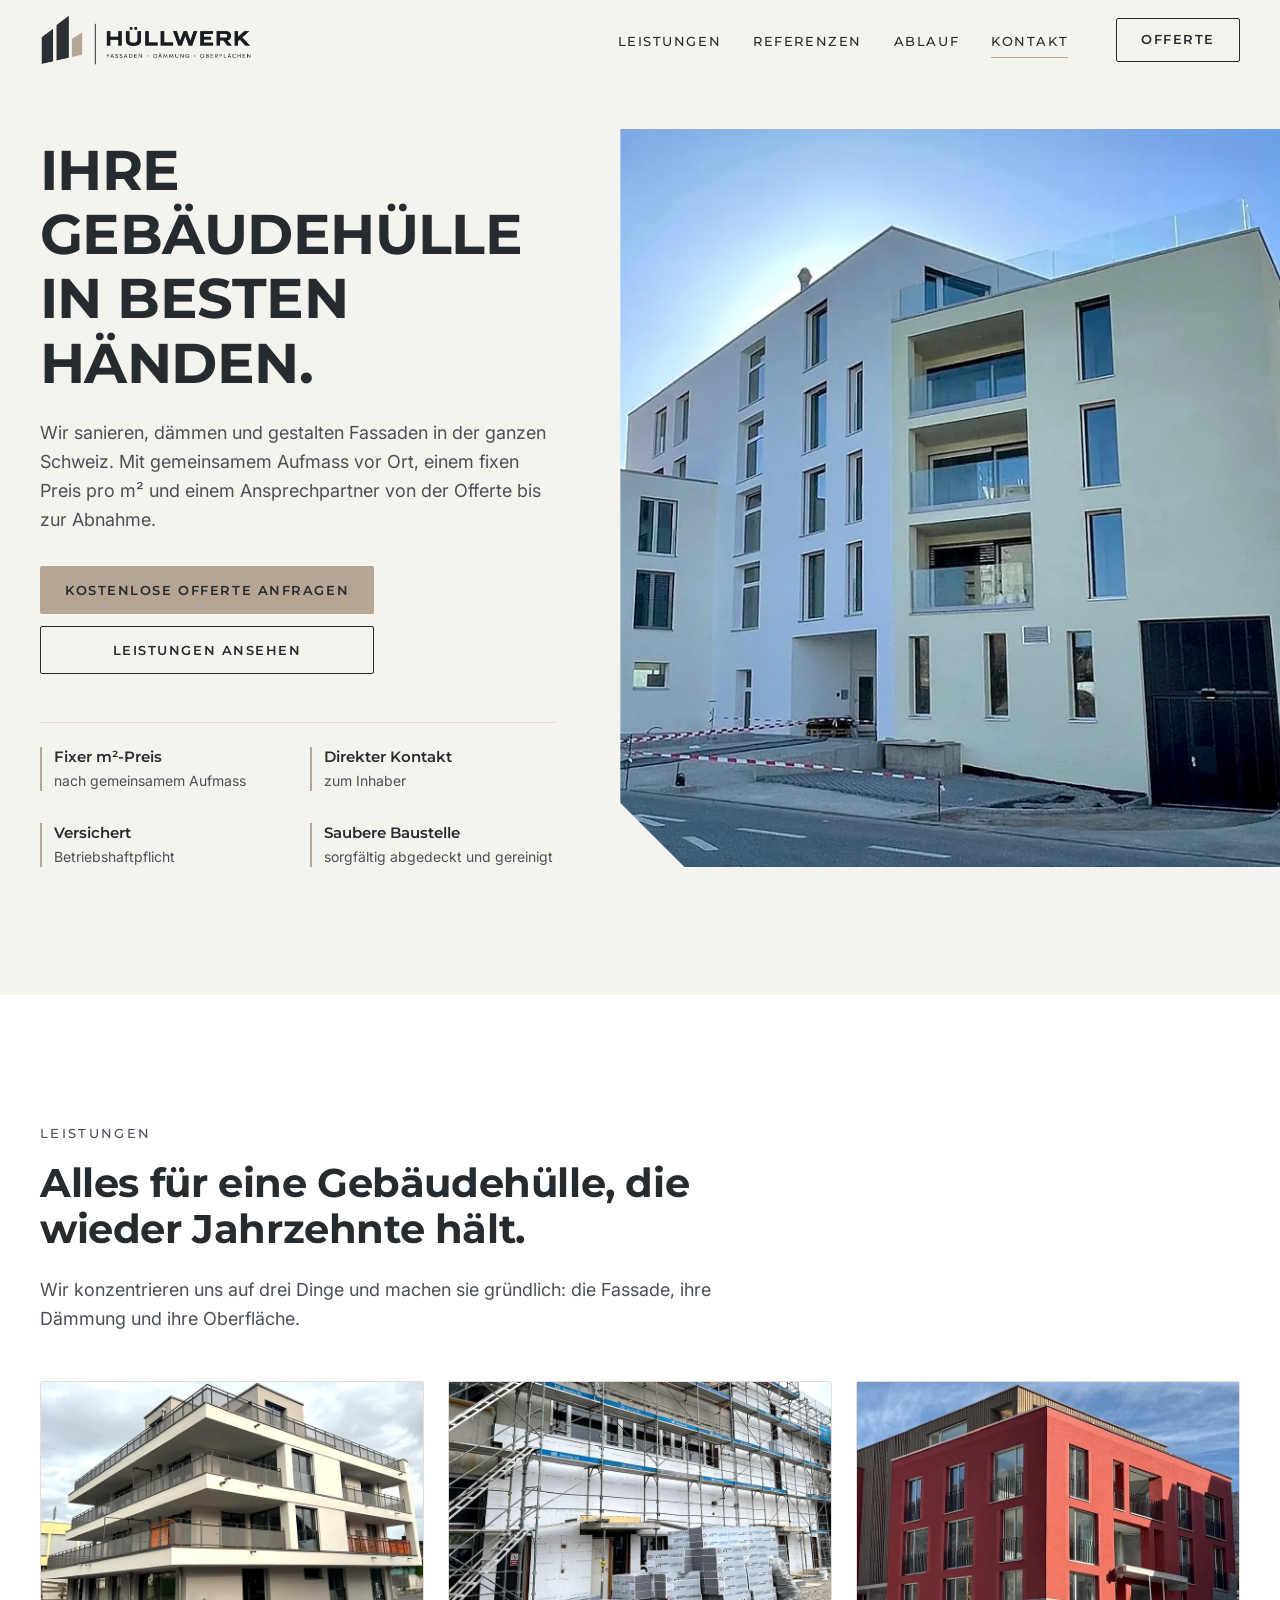
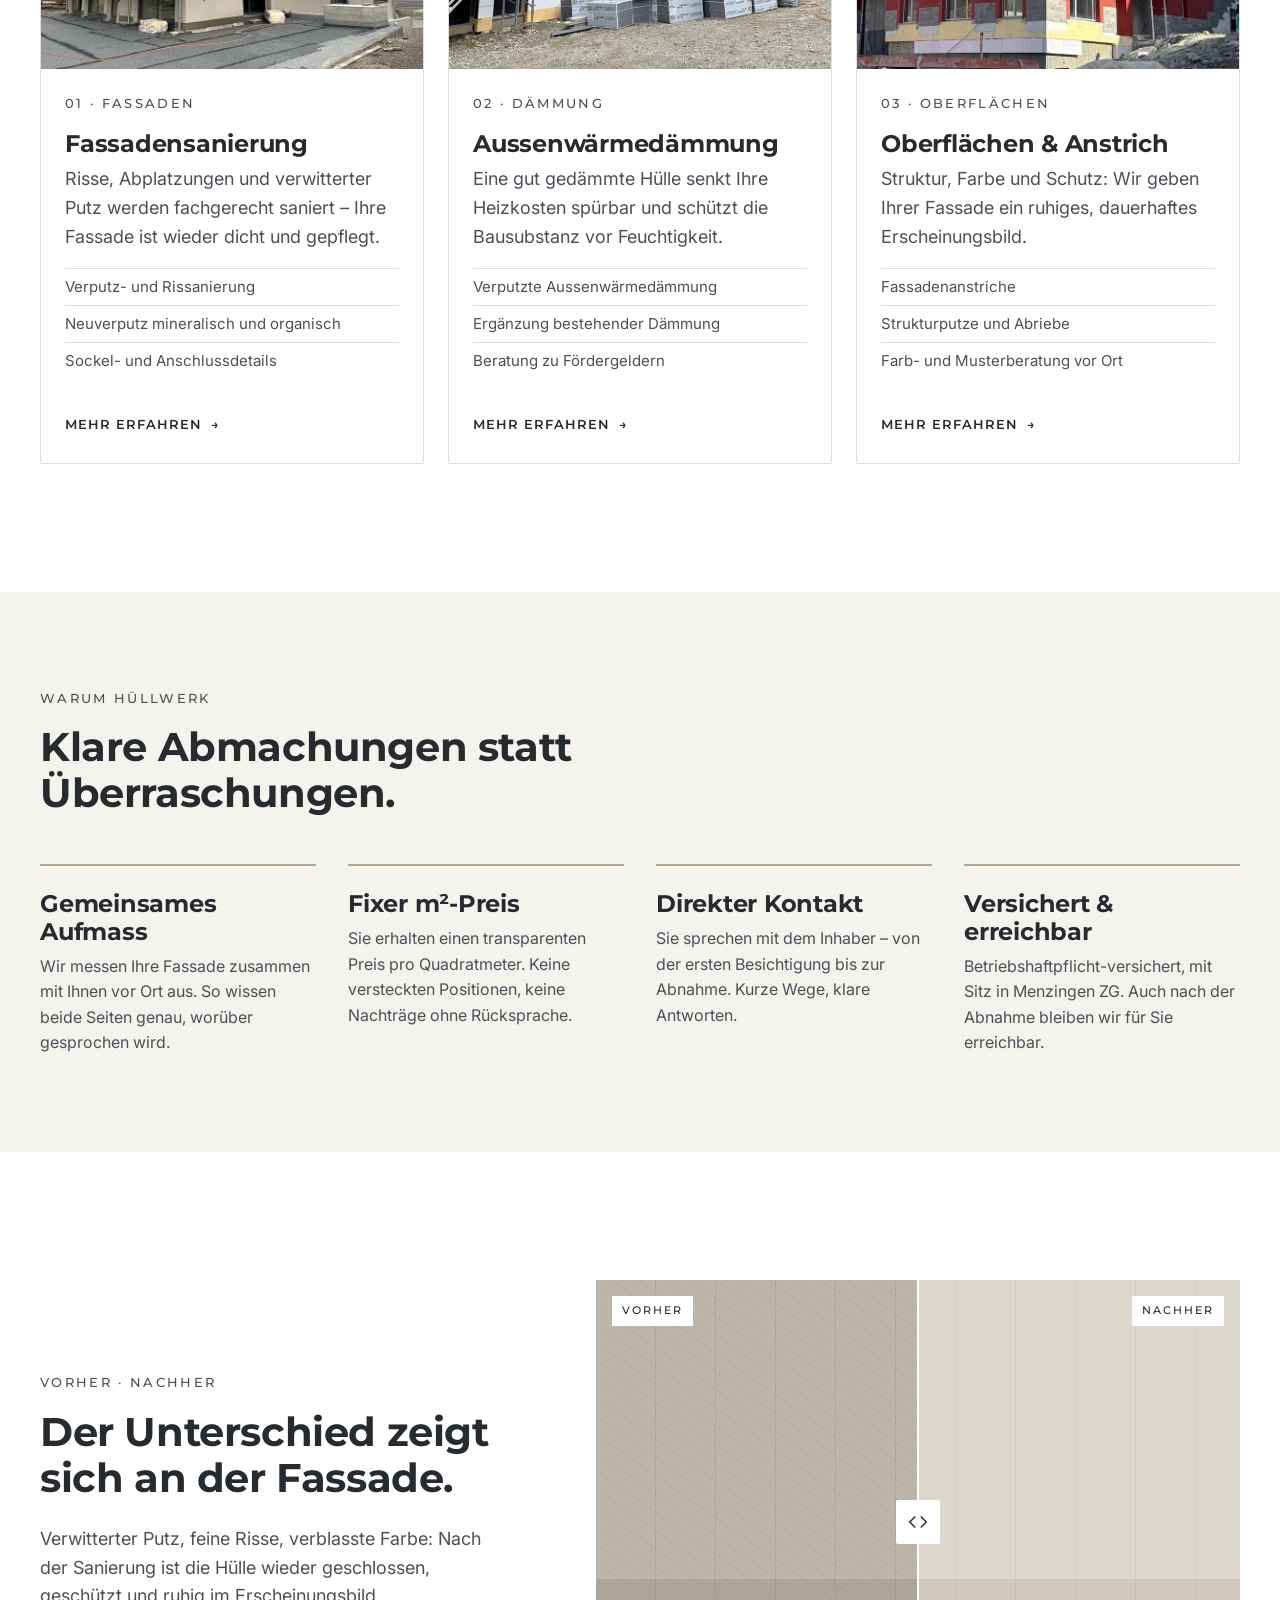
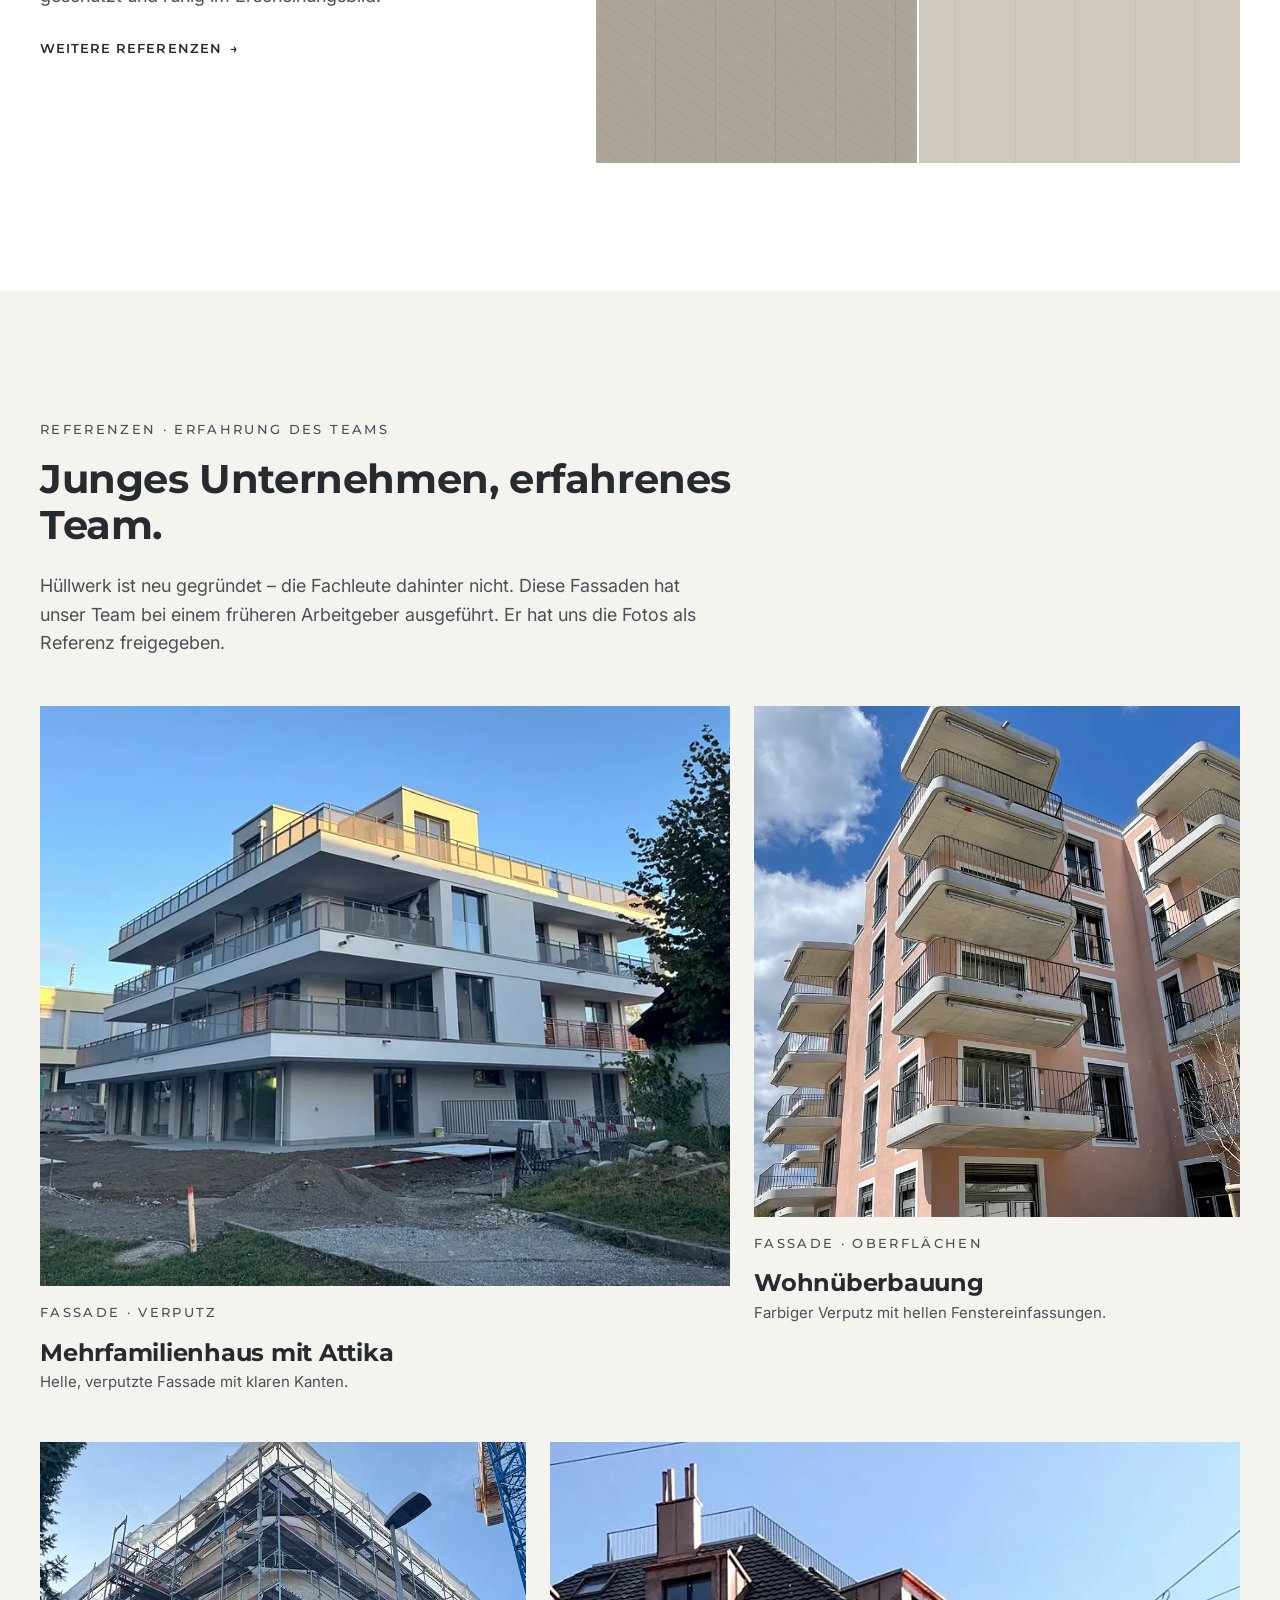
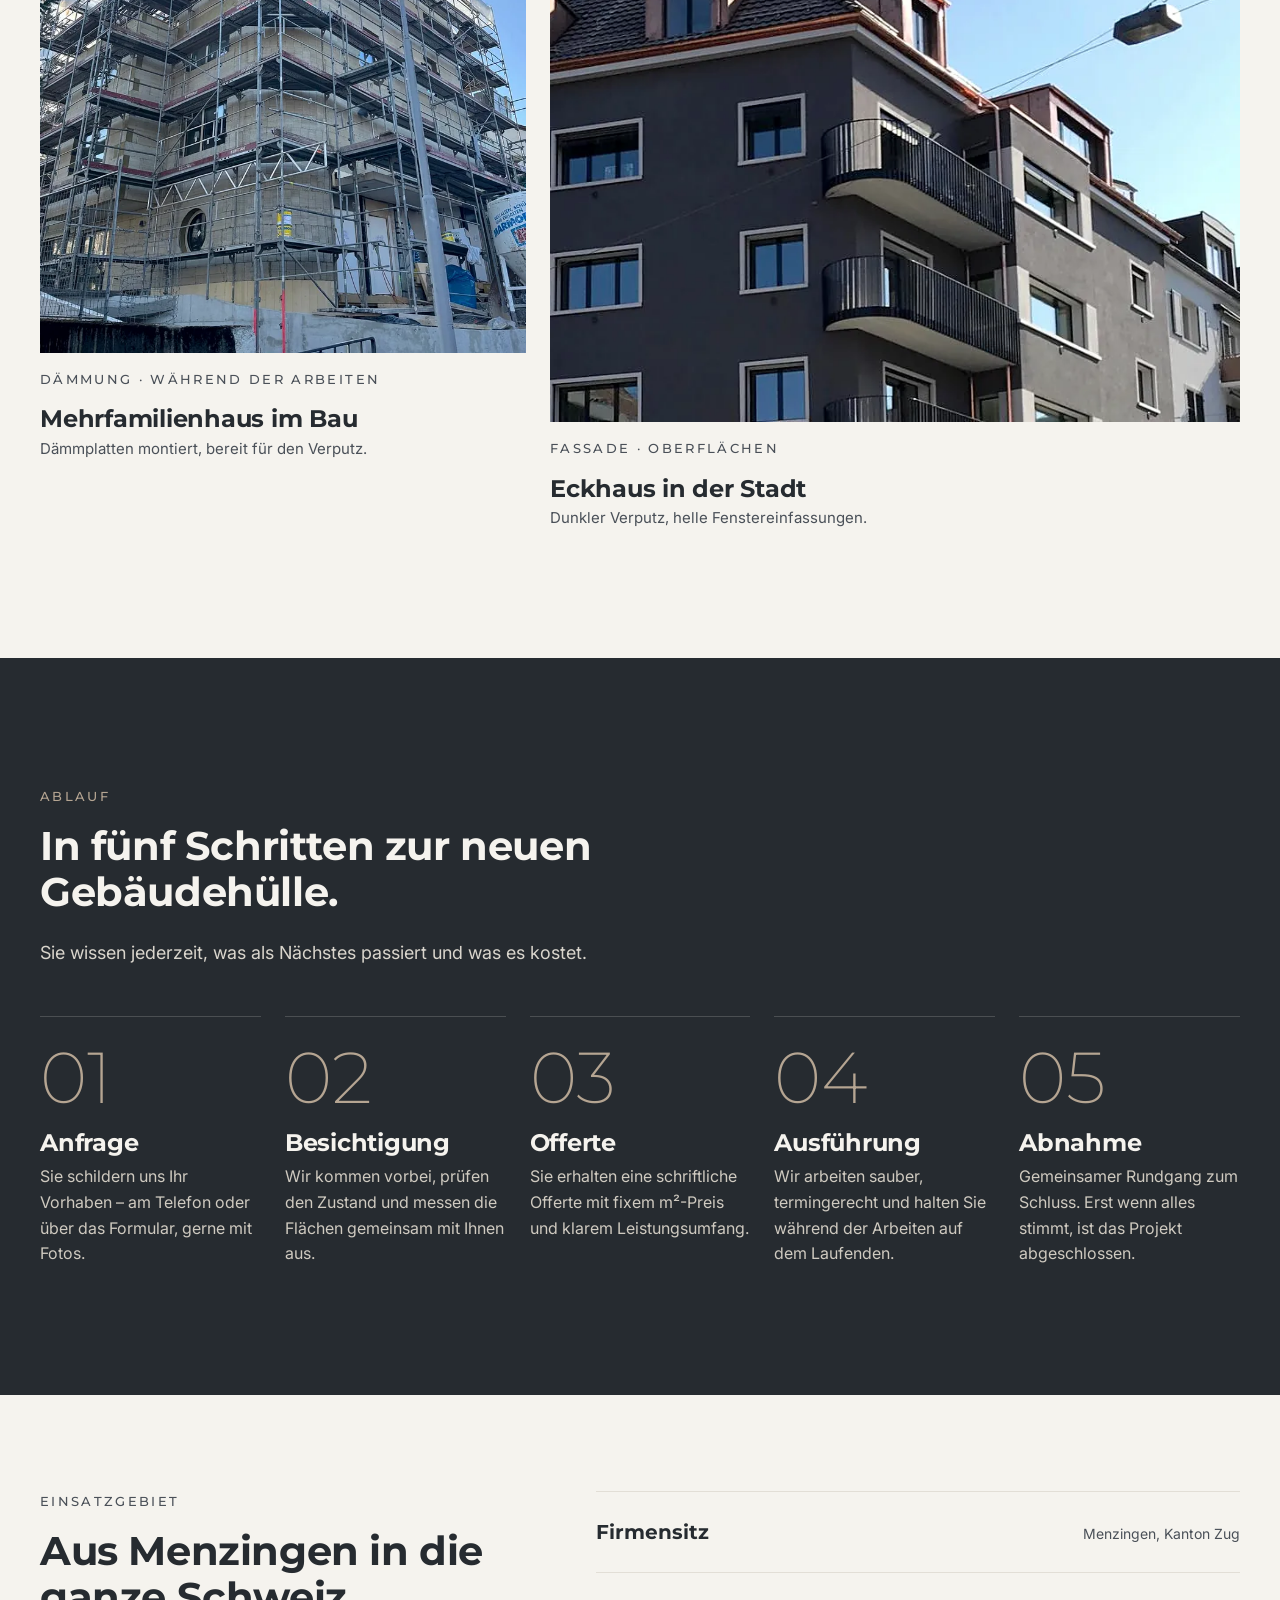
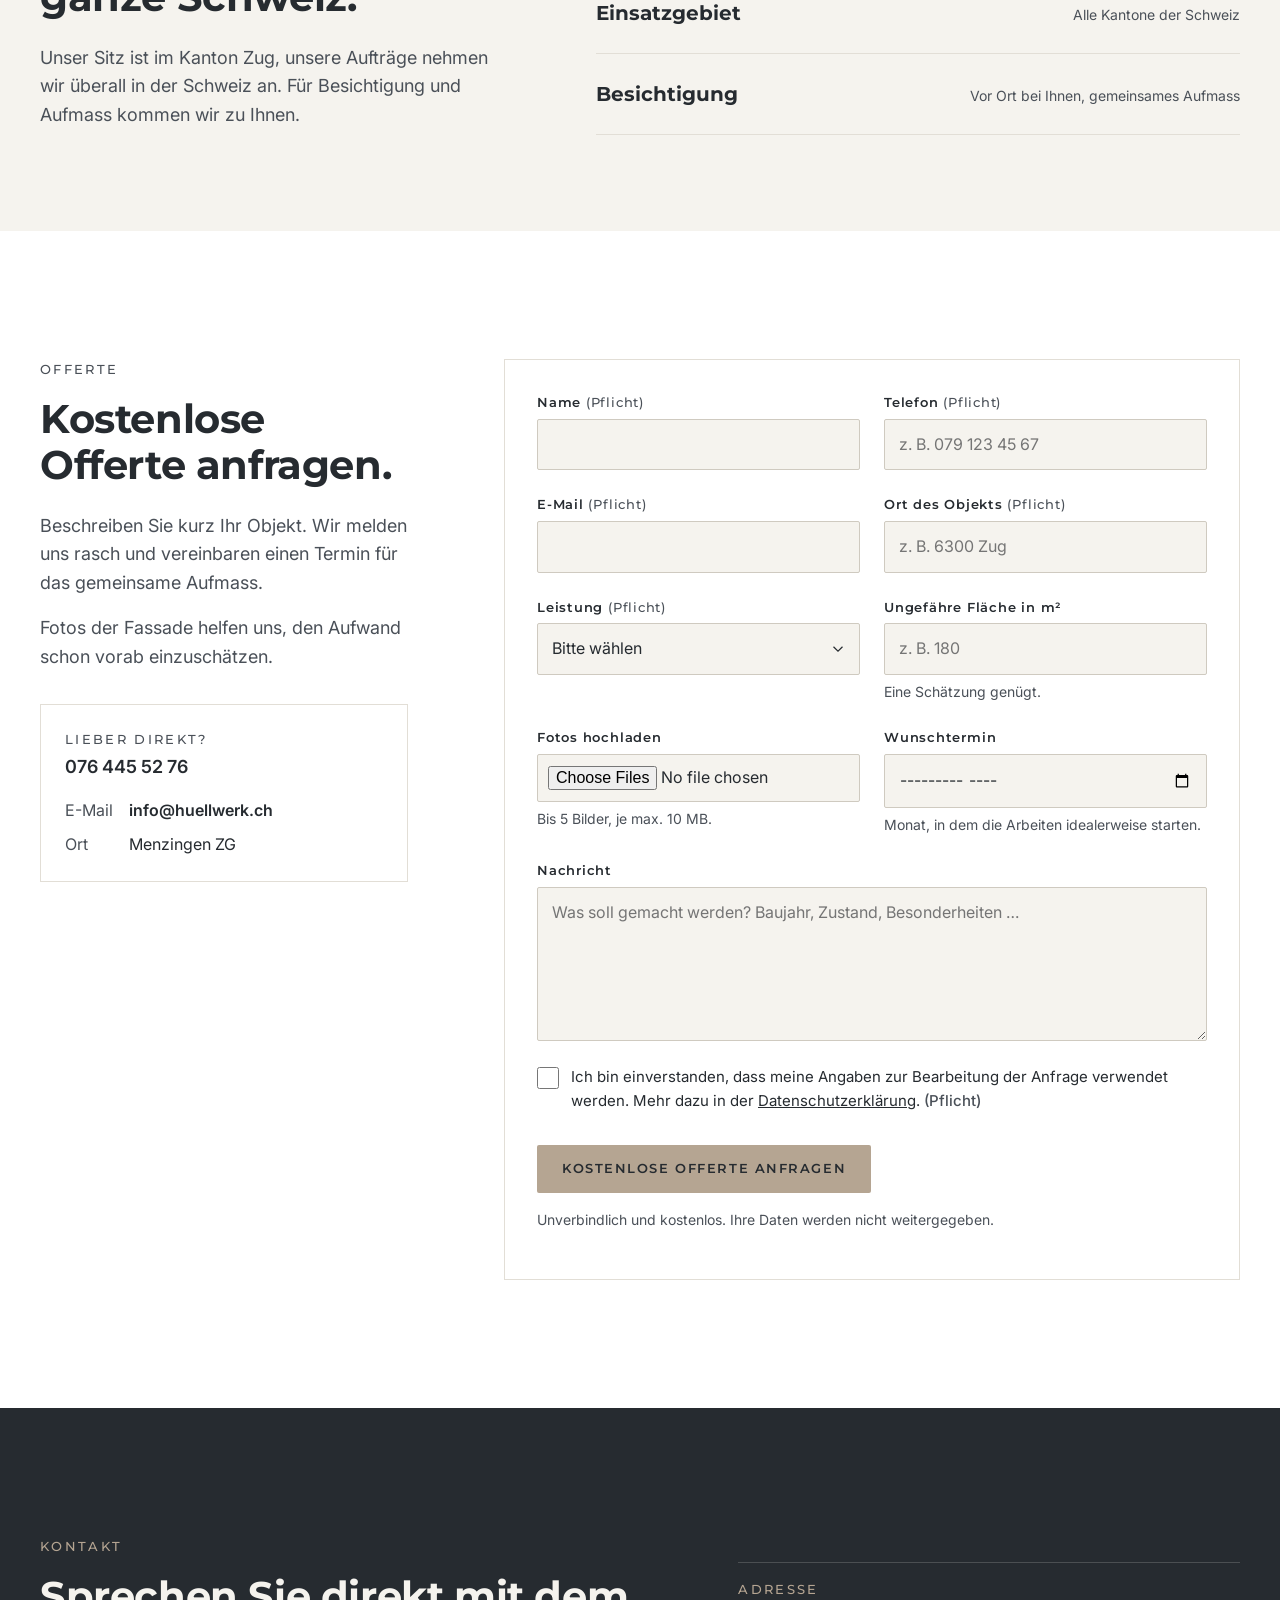
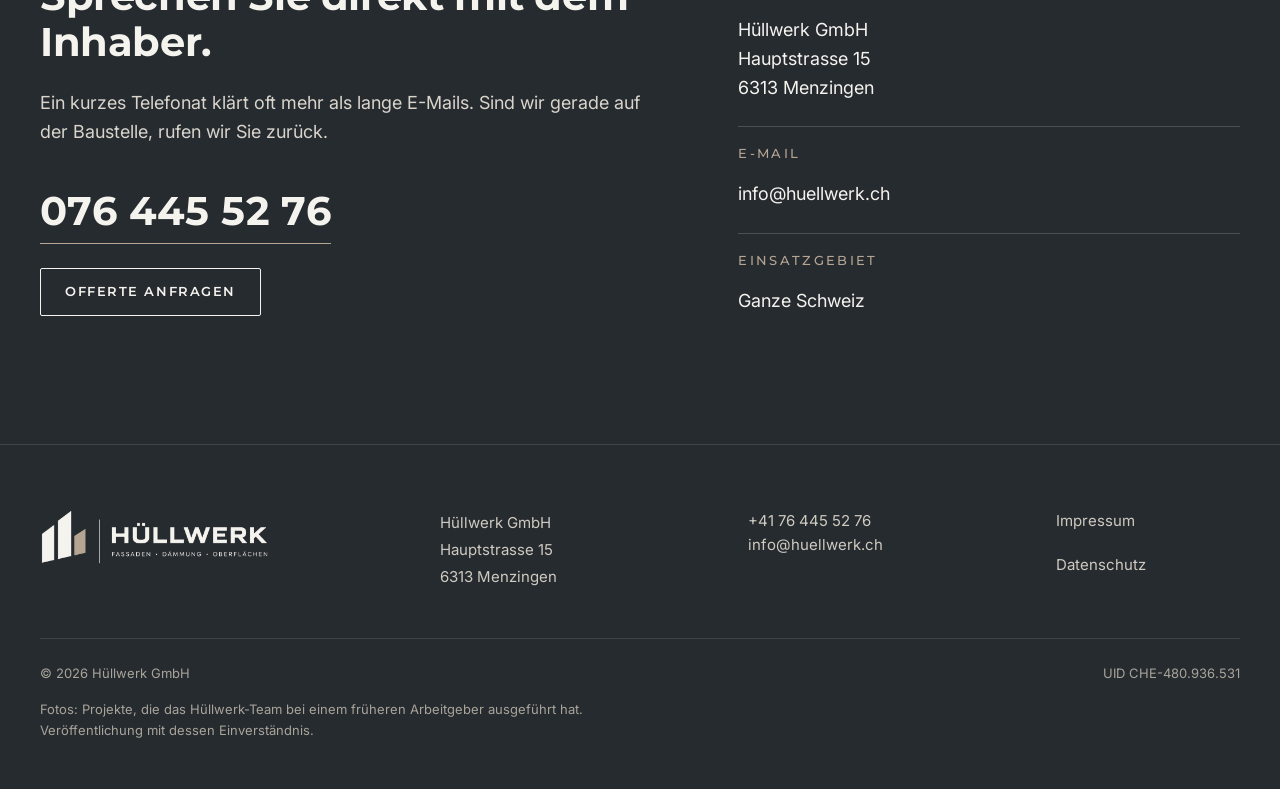
==== index.html @ 2e7614fc "Einsatzgebiet auf die ganze Schweiz erweitern Co-Authored-By: Claude Opus 5.5 <noreply@anthropic.com" ====
<!doctype html>
<html lang="de-CH" class="no-js">
<head>
  <meta charset="utf-8">
  <meta name="viewport" content="width=device-width, initial-scale=1">
  <title>Hüllwerk GmbH · Fassaden, Dämmung, Oberflächen · Menzingen ZG</title>
  <meta name="description" content="Hüllwerk GmbH aus Menzingen ZG: Fachbetrieb für Fassaden, Dämmung und Oberflächen in der ganzen Schweiz. Gemeinsames Aufmass, fixe m²-Preise, direkter Kontakt zum Inhaber.">
  <meta name="theme-color" content="#262B30">
  <meta property="og:title" content="Hüllwerk GmbH · Ihre Gebäudehülle in besten Händen">
  <meta property="og:description" content="Fassaden, Dämmung und Oberflächen – aus Menzingen ZG für die ganze Schweiz.">
  <meta property="og:locale" content="de_CH">
  <link rel="icon" href="assets/img/favicon.png" type="image/png">
  <link rel="apple-touch-icon" href="assets/img/apple-touch-icon.png">
  <link rel="preconnect" href="https://fonts.googleapis.com">
  <link rel="preconnect" href="https://fonts.gstatic.com" crossorigin>
  <link href="https://fonts.googleapis.com/css2?family=Inter:wght@400;500;600&family=Montserrat:wght@200;500;600;700&display=swap" rel="stylesheet">
  <link rel="stylesheet" href="assets/css/styles.css">
  <script type="application/ld+json">
  {
    "@context": "https://schema.org",
    "@type": "HomeAndConstructionBusiness",
    "name": "Hüllwerk GmbH",
    "description": "Fachbetrieb für die Gebäudehülle: Fassaden, Dämmung, Oberflächen.",
    "telephone": "+41764455276",
    "address": {
      "@type": "PostalAddress",
      "streetAddress": "Hauptstrasse 15",
      "postalCode": "6313",
      "addressLocality": "Menzingen",
      "addressRegion": "ZG",
      "addressCountry": "CH"
    },
    "areaServed": { "@type": "Country", "name": "Schweiz" },
    "vatID": "CHE-480.936.531"
  }
  </script>
</head>
<body>
  <a class="skip-link" href="#inhalt">Zum Inhalt springen</a>

  <!-- Kopfzeile -->
  <header class="header" id="kopf">
    <div class="container header__inner">
      <a class="logo" href="#top" title="Zur Startseite">
        <picture>
          <source media="(max-width: 959px)" srcset="assets/img/logo/huellwerk-logo-kompakt.webp" type="image/webp">
          <source media="(max-width: 959px)" srcset="assets/img/logo/huellwerk-logo-kompakt.png">
          <source srcset="assets/img/logo/huellwerk-logo.webp" type="image/webp">
          <img class="logo__img" src="assets/img/logo/huellwerk-logo.png" width="800" height="196" alt="Hüllwerk – Fassaden · Dämmung · Oberflächen">
        </picture>
      </a>
      <div class="header__right">
        <nav class="nav" aria-label="Hauptnavigation">
          <ul class="nav__list">
            <li><a href="#leistungen">Leistungen</a></li>
            <li><a href="#referenzen">Referenzen</a></li>
            <li><a href="#ablauf">Ablauf</a></li>
            <li><a href="#kontakt">Kontakt</a></li>
          </ul>
        </nav>
        <a class="btn btn--secondary header__cta" href="#offerte">Offerte</a>
        <button class="menu-toggle" type="button" aria-expanded="false" aria-controls="mobile-nav">
          <span></span><span class="visually-hidden">Menü</span>
        </button>
      </div>
    </div>
    <nav class="mobile-nav" id="mobile-nav" aria-label="Mobile Navigation">
      <ul>
        <li><a href="#leistungen">Leistungen</a></li>
        <li><a href="#referenzen">Referenzen</a></li>
        <li><a href="#ablauf">Ablauf</a></li>
        <li><a href="#offerte">Offerte anfragen</a></li>
        <li><a href="#kontakt">Kontakt</a></li>
      </ul>
    </nav>
  </header>

  <main id="inhalt">
    <span id="top"></span>

    <!-- Hero -->
    <section class="hero" aria-labelledby="hero-titel">
      <div class="container hero__grid">
        <div class="hero__text">
          <h1 id="hero-titel">Ihre Gebäudehülle in besten Händen.</h1>
          <p class="lead">Wir sanieren, dämmen und gestalten Fassaden in der ganzen Schweiz. Mit gemeinsamem Aufmass vor Ort, einem fixen Preis pro m² und einem Ansprechpartner von der Offerte bis zur Abnahme.</p>
          <div class="hero__actions">
            <a class="btn btn--primary" href="#offerte">Kostenlose Offerte anfragen</a>
            <a class="btn btn--secondary" href="#leistungen">Leistungen ansehen</a>
          </div>
        </div>
        <div class="hero__media">
          <!-- Platzhalter: durch eigenes Fassadenfoto ersetzen (Hochformat, mind. 1600 px hoch), z. B.
               <img src="assets/img/hero-1600.webp" srcset="assets/img/hero-900.webp 900w, assets/img/hero-1600.webp 1600w"
                    sizes="(min-width: 960px) 55vw, 100vw" width="1600" height="1920"
                    alt="Frisch verputzte Fassade eines Mehrfamilienhauses" fetchpriority="high"> -->
          <div class="photo"><img src="assets/img/projekte/hero-wohnhaus-hell-800.webp" srcset="assets/img/projekte/hero-wohnhaus-hell-800.webp 800w, assets/img/projekte/hero-wohnhaus-hell.webp 930w" sizes="(min-width: 960px) 55vw, 100vw" width="930" height="900" alt="Neu verputztes Mehrfamilienhaus mit heller Fassade und verglasten Balkonen" fetchpriority="high"></div>
        </div>
        <ul class="hero__facts" aria-label="Ihre Vorteile">
          <li><strong>Fixer m²-Preis</strong><span>nach gemeinsamem Aufmass</span></li>
          <li><strong>Direkter Kontakt</strong><span>zum Inhaber</span></li>
          <li><strong>Versichert</strong><span>Betriebshaftpflicht</span></li>
          <li><strong>Saubere Baustelle</strong><span>sorgfältig abgedeckt und gereinigt</span></li>
        </ul>
      </div>
    </section>

    <!-- Leistungen -->
    <section class="section section--surface" id="leistungen" aria-labelledby="leistungen-titel">
      <div class="container">
        <div class="section-head reveal">
          <span class="label">Leistungen</span>
          <h2 id="leistungen-titel">Alles für eine Gebäudehülle, die wieder Jahrzehnte hält.</h2>
          <p class="lead">Wir konzentrieren uns auf drei Dinge und machen sie gründlich: die Fassade, ihre Dämmung und ihre Oberfläche.</p>
        </div>
        <div class="cards">
          <article class="card reveal">
            <div class="photo"><img src="assets/img/projekte/fassade-mehrfamilienhaus-800.webp" srcset="assets/img/projekte/fassade-mehrfamilienhaus-800.webp 800w, assets/img/projekte/fassade-mehrfamilienhaus.webp 1220w" sizes="(min-width: 960px) 380px, (min-width: 640px) 50vw, 100vw" width="1220" height="915" alt="Fertig verputzte Fassade eines Mehrfamilienhauses mit umlaufenden Balkonen" loading="lazy" decoding="async"></div>
            <div class="card__body">
              <span class="label">01 · Fassaden</span>
              <h3>Fassadensanierung</h3>
              <p>Risse, Abplatzungen und verwitterter Putz werden fachgerecht saniert – Ihre Fassade ist wieder dicht und gepflegt.</p>
              <ul class="card__list">
                <li>Verputz- und Rissanierung</li>
                <li>Neuverputz mineralisch und organisch</li>
                <li>Sockel- und Anschlussdetails</li>
              </ul>
              <a class="text-link" href="#offerte" data-service="fassade">Mehr erfahren <span aria-hidden="true">→</span></a>
            </div>
          </article>
          <article class="card reveal">
            <div class="photo"><img src="assets/img/projekte/daemmung-eps-800.webp" srcset="assets/img/projekte/daemmung-eps-800.webp 800w, assets/img/projekte/daemmung-eps.webp 1040w" sizes="(min-width: 960px) 380px, (min-width: 640px) 50vw, 100vw" width="1040" height="780" alt="Gerüst an einer Fassade mit montierten Dämmplatten, davor gestapeltes Dämmmaterial" loading="lazy" decoding="async"></div>
            <div class="card__body">
              <span class="label">02 · Dämmung</span>
              <h3>Aussenwärmedämmung</h3>
              <p>Eine gut gedämmte Hülle senkt Ihre Heizkosten spürbar und schützt die Bausubstanz vor Feuchtigkeit.</p>
              <ul class="card__list">
                <li>Verputzte Aussenwärmedämmung</li>
                <li>Ergänzung bestehender Dämmung</li>
                <li>Beratung zu Fördergeldern</li>
              </ul>
              <a class="text-link" href="#offerte" data-service="daemmung">Mehr erfahren <span aria-hidden="true">→</span></a>
            </div>
          </article>
          <article class="card reveal">
            <div class="photo"><img src="assets/img/projekte/oberflaeche-rot-800.webp" srcset="assets/img/projekte/oberflaeche-rot-800.webp 800w, assets/img/projekte/oberflaeche-rot.webp 960w" sizes="(min-width: 960px) 380px, (min-width: 640px) 50vw, 100vw" width="960" height="720" alt="Mehrfamilienhaus mit kräftig rotem Strukturputz und Natursteinsockel" loading="lazy" decoding="async"></div>
            <div class="card__body">
              <span class="label">03 · Oberflächen</span>
              <h3>Oberflächen &amp; Anstrich</h3>
              <p>Struktur, Farbe und Schutz: Wir geben Ihrer Fassade ein ruhiges, dauerhaftes Erscheinungsbild.</p>
              <ul class="card__list">
                <li>Fassadenanstriche</li>
                <li>Strukturputze und Abriebe</li>
                <li>Farb- und Musterberatung vor Ort</li>
              </ul>
              <a class="text-link" href="#offerte" data-service="oberflaechen">Mehr erfahren <span aria-hidden="true">→</span></a>
            </div>
          </article>
        </div>
      </div>
    </section>

    <!-- Vertrauen -->
    <section class="section section--tight" aria-labelledby="vertrauen-titel">
      <div class="container">
        <div class="section-head reveal">
          <span class="label">Warum Hüllwerk</span>
          <h2 id="vertrauen-titel">Klare Abmachungen statt Überraschungen.</h2>
        </div>
        <div class="trust">
          <div class="trust__item reveal">
            <h3>Gemeinsames Aufmass</h3>
            <p>Wir messen Ihre Fassade zusammen mit Ihnen vor Ort aus. So wissen beide Seiten genau, worüber gesprochen wird.</p>
          </div>
          <div class="trust__item reveal">
            <h3>Fixer m²-Preis</h3>
            <p>Sie erhalten einen transparenten Preis pro Quadratmeter. Keine versteckten Positionen, keine Nachträge ohne Rücksprache.</p>
          </div>
          <div class="trust__item reveal">
            <h3>Direkter Kontakt</h3>
            <p>Sie sprechen mit dem Inhaber – von der ersten Besichtigung bis zur Abnahme. Kurze Wege, klare Antworten.</p>
          </div>
          <div class="trust__item reveal">
            <h3>Versichert &amp; erreichbar</h3>
            <p>Betriebshaftpflicht-versichert, mit Sitz in Menzingen ZG. Auch nach der Abnahme bleiben wir für Sie erreichbar.</p>
          </div>
        </div>
      </div>
    </section>

    <!-- Vorher / Nachher -->
    <section class="section section--surface" aria-labelledby="vergleich-titel">
      <div class="container split">
        <div class="reveal">
          <span class="label">Vorher · Nachher</span>
          <h2 id="vergleich-titel">Der Unterschied zeigt sich an der Fassade.</h2>
          <p class="lead">Verwitterter Putz, feine Risse, verblasste Farbe: Nach der Sanierung ist die Hülle wieder geschlossen, geschützt und ruhig im Erscheinungsbild.</p>
          <a class="text-link" href="#referenzen">Weitere Referenzen <span aria-hidden="true">→</span></a>
        </div>
        <figure class="reveal" style="margin:0">
          <div class="compare" style="--pos: 50%">
            <!-- Platzhalter: durch eigene Fotos ersetzen (gleicher Bildausschnitt) -->
            <div class="photo photo--placeholder compare__after" role="img" aria-label="Nachher: frisch verputzte, gleichmässig gestrichene Fassade" data-caption=""></div>
            <div class="photo photo--placeholder compare__before" role="img" aria-label="Vorher: verwitterte Fassade mit Rissen im Verputz" data-caption=""></div>
            <span class="compare__tag compare__tag--before">Vorher</span>
            <span class="compare__tag compare__tag--after">Nachher</span>
            <span class="compare__handle" aria-hidden="true"></span>
            <input class="compare__range" type="range" min="0" max="100" value="50" aria-label="Vergleich Vorher und Nachher verschieben">
          </div>
        </figure>
      </div>
    </section>

    <!-- Referenzen -->
    <section class="section" id="referenzen" aria-labelledby="referenzen-titel">
      <div class="container">
        <div class="section-head reveal">
          <span class="label">Referenzen · Erfahrung des Teams</span>
          <h2 id="referenzen-titel">Junges Unternehmen, erfahrenes Team.</h2>
          <p class="lead">Hüllwerk ist neu gegründet – die Fachleute dahinter nicht. Diese Fassaden hat unser Team bei einem früheren Arbeitgeber ausgeführt. Er hat uns die Fotos als Referenz freigegeben.</p>
        </div>
        <div class="refs">
          <a class="ref reveal" href="#offerte">
            <div class="ref__media"><div class="photo"><img src="assets/img/projekte/referenz-attika-800.webp" srcset="assets/img/projekte/referenz-attika-800.webp 800w, assets/img/projekte/referenz-attika.webp 1120w" sizes="(min-width: 960px) 700px, (min-width: 640px) 50vw, 100vw" width="1120" height="940" alt="Mehrfamilienhaus mit Attikageschoss und umlaufenden Balkonen im Abendlicht" loading="lazy" decoding="async"></div></div>
            <div class="ref__meta">
              <span class="label">Fassade · Verputz</span>
              <h3>Mehrfamilienhaus mit Attika</h3>
              <p>Helle, verputzte Fassade mit klaren Kanten.</p>
            </div>
          </a>
          <a class="ref reveal" href="#offerte">
            <div class="ref__media"><div class="photo"><img src="assets/img/projekte/referenz-balkone-800.webp" srcset="assets/img/projekte/referenz-balkone-800.webp 800w, assets/img/projekte/referenz-balkone.webp 1028w" sizes="(min-width: 960px) 700px, (min-width: 640px) 50vw, 100vw" width="1028" height="1080" alt="Wohnhaus mit rosa verputzter Fassade und auskragenden Betonbalkonen" loading="lazy" decoding="async"></div></div>
            <div class="ref__meta">
              <span class="label">Fassade · Oberflächen</span>
              <h3>Wohnüberbauung</h3>
              <p>Farbiger Verputz mit hellen Fenstereinfassungen.</p>
            </div>
          </a>
          <a class="ref reveal" href="#offerte">
            <div class="ref__media"><div class="photo"><img src="assets/img/projekte/referenz-in-arbeit-800.webp" srcset="assets/img/projekte/referenz-in-arbeit-800.webp 800w, assets/img/projekte/referenz-in-arbeit.webp 1080w" sizes="(min-width: 960px) 700px, (min-width: 640px) 50vw, 100vw" width="1080" height="1130" alt="Eckhaus im Gerüst mit montierten Dämmplatten vor dem Verputz" loading="lazy" decoding="async"></div></div>
            <div class="ref__meta">
              <span class="label">Dämmung · Während der Arbeiten</span>
              <h3>Mehrfamilienhaus im Bau</h3>
              <p>Dämmplatten montiert, bereit für den Verputz.</p>
            </div>
          </a>
          <a class="ref reveal" href="#offerte">
            <div class="ref__media"><div class="photo"><img src="assets/img/projekte/referenz-eckhaus-800.webp" srcset="assets/img/projekte/referenz-eckhaus-800.webp 780w, assets/img/projekte/referenz-eckhaus.webp 780w" sizes="(min-width: 960px) 700px, (min-width: 640px) 50vw, 100vw" width="780" height="655" alt="Städtisches Eckhaus mit dunkelgrauem Verputz und hellen Fenstereinfassungen" loading="lazy" decoding="async"></div></div>
            <div class="ref__meta">
              <span class="label">Fassade · Oberflächen</span>
              <h3>Eckhaus in der Stadt</h3>
              <p>Dunkler Verputz, helle Fenstereinfassungen.</p>
            </div>
          </a>
        </div>
      </div>
    </section>

    <!-- Ablauf -->
    <section class="section section--dark on-dark" id="ablauf" aria-labelledby="ablauf-titel">
      <div class="container">
        <div class="section-head reveal">
          <span class="label">Ablauf</span>
          <h2 id="ablauf-titel" style="color:var(--color-bg)">In fünf Schritten zur neuen Gebäudehülle.</h2>
          <p class="lead">Sie wissen jederzeit, was als Nächstes passiert und was es kostet.</p>
        </div>
        <ol class="steps">
          <li class="step reveal">
            <span class="step__num" aria-hidden="true">01</span>
            <h3>Anfrage</h3>
            <p>Sie schildern uns Ihr Vorhaben – am Telefon oder über das Formular, gerne mit Fotos.</p>
          </li>
          <li class="step reveal">
            <span class="step__num" aria-hidden="true">02</span>
            <h3>Besichtigung</h3>
            <p>Wir kommen vorbei, prüfen den Zustand und messen die Flächen gemeinsam mit Ihnen aus.</p>
          </li>
          <li class="step reveal">
            <span class="step__num" aria-hidden="true">03</span>
            <h3>Offerte</h3>
            <p>Sie erhalten eine schriftliche Offerte mit fixem m²-Preis und klarem Leistungsumfang.</p>
          </li>
          <li class="step reveal">
            <span class="step__num" aria-hidden="true">04</span>
            <h3>Ausführung</h3>
            <p>Wir arbeiten sauber, termingerecht und halten Sie während der Arbeiten auf dem Laufenden.</p>
          </li>
          <li class="step reveal">
            <span class="step__num" aria-hidden="true">05</span>
            <h3>Abnahme</h3>
            <p>Gemeinsamer Rundgang zum Schluss. Erst wenn alles stimmt, ist das Projekt abgeschlossen.</p>
          </li>
        </ol>
      </div>
    </section>

    <!-- Einsatzgebiet -->
    <section class="section section--tight" aria-labelledby="region-titel">
      <div class="container region">
        <div class="reveal">
          <span class="label">Einsatzgebiet</span>
          <h2 id="region-titel">Aus Menzingen in die ganze Schweiz.</h2>
          <p class="lead">Unser Sitz ist im Kanton Zug, unsere Aufträge nehmen wir überall in der Schweiz an. Für Besichtigung und Aufmass kommen wir zu Ihnen.</p>
        </div>
        <ul class="region__list reveal">
          <li><strong>Firmensitz</strong><span>Menzingen, Kanton Zug</span></li>
          <li><strong>Einsatzgebiet</strong><span>Alle Kantone der Schweiz</span></li>
          <li><strong>Besichtigung</strong><span>Vor Ort bei Ihnen, gemeinsames Aufmass</span></li>
        </ul>
      </div>
    </section>

    <!-- Offerte -->
    <section class="section section--surface" id="offerte" aria-labelledby="offerte-titel">
      <div class="container offer">
        <aside class="offer__aside reveal">
          <span class="label">Offerte</span>
          <h2 id="offerte-titel">Kostenlose Offerte anfragen.</h2>
          <p>Beschreiben Sie kurz Ihr Objekt. Wir melden uns rasch und vereinbaren einen Termin für das gemeinsame Aufmass.</p>
          <p>Fotos der Fassade helfen uns, den Aufwand schon vorab einzuschätzen.</p>
          <div class="contact-person">
            <span class="label" style="margin-bottom:4px">Lieber direkt?</span>
            <a href="tel:+41764455276">076 445 52 76</a>
            <dl>
              <dt>E-Mail</dt><dd><a href="mailto:info@huellwerk.ch">info@huellwerk.ch</a></dd>
              <dt>Ort</dt><dd>Menzingen ZG</dd>
            </dl>
          </div>
        </aside>

        <form class="form reveal" id="offer-form" action="#" method="post" enctype="multipart/form-data" novalidate>
          <div class="form__grid">
            <div class="field">
              <label for="f-name">Name <span class="req">(Pflicht)</span></label>
              <input id="f-name" name="name" type="text" autocomplete="name" required aria-describedby="e-name">
              <p class="field__error" id="e-name" aria-live="polite"></p>
            </div>
            <div class="field">
              <label for="f-tel">Telefon <span class="req">(Pflicht)</span></label>
              <input id="f-tel" name="telefon" type="tel" autocomplete="tel" inputmode="tel" required placeholder="z. B. 079 123 45 67" aria-describedby="e-tel">
              <p class="field__error" id="e-tel" aria-live="polite"></p>
            </div>
            <div class="field">
              <label for="f-mail">E-Mail <span class="req">(Pflicht)</span></label>
              <input id="f-mail" name="email" type="email" autocomplete="email" required aria-describedby="e-mail">
              <p class="field__error" id="e-mail" aria-live="polite"></p>
            </div>
            <div class="field">
              <label for="f-ort">Ort des Objekts <span class="req">(Pflicht)</span></label>
              <input id="f-ort" name="ort" type="text" autocomplete="address-level2" required placeholder="z. B. 6300 Zug" aria-describedby="e-ort">
              <p class="field__error" id="e-ort" aria-live="polite"></p>
            </div>
            <div class="field">
              <label for="f-service">Leistung <span class="req">(Pflicht)</span></label>
              <select id="f-service" name="leistung" required aria-describedby="e-service">
                <option value="">Bitte wählen</option>
                <option value="fassade">Fassadensanierung</option>
                <option value="daemmung">Aussenwärmedämmung</option>
                <option value="oberflaechen">Oberflächen &amp; Anstrich</option>
                <option value="mehrere">Mehrere / noch unklar</option>
              </select>
              <p class="field__error" id="e-service" aria-live="polite"></p>
            </div>
            <div class="field">
              <label for="f-flaeche">Ungefähre Fläche in m²</label>
              <input id="f-flaeche" name="flaeche" type="number" min="1" step="1" inputmode="numeric" placeholder="z. B. 180" aria-describedby="h-flaeche e-flaeche">
              <span class="hint" id="h-flaeche">Eine Schätzung genügt.</span>
              <p class="field__error" id="e-flaeche" aria-live="polite"></p>
            </div>
            <div class="field">
              <label for="f-fotos">Fotos hochladen</label>
              <input id="f-fotos" name="fotos" type="file" accept="image/*" multiple aria-describedby="h-fotos e-fotos">
              <span class="hint" id="h-fotos">Bis 5 Bilder, je max. 10 MB.</span>
              <p class="field__error" id="e-fotos" aria-live="polite"></p>
            </div>
            <div class="field">
              <label for="f-termin">Wunschtermin</label>
              <input id="f-termin" name="wunschtermin" type="month" aria-describedby="h-termin">
              <span class="hint" id="h-termin">Monat, in dem die Arbeiten idealerweise starten.</span>
            </div>
            <div class="field field--full">
              <label for="f-msg">Nachricht</label>
              <textarea id="f-msg" name="nachricht" rows="5" placeholder="Was soll gemacht werden? Baujahr, Zustand, Besonderheiten …"></textarea>
            </div>
            <div class="field field--full check">
              <input id="f-consent" name="einwilligung" type="checkbox" required aria-describedby="e-consent">
              <label for="f-consent">Ich bin einverstanden, dass meine Angaben zur Bearbeitung der Anfrage verwendet werden. Mehr dazu in der <a href="datenschutz.html">Datenschutzerklärung</a>. <span class="req">(Pflicht)</span></label>
            </div>
            <p class="field__error field--full" id="e-consent" aria-live="polite" style="margin-top:-16px"></p>
          </div>
          <div class="form__footer">
            <button class="btn btn--primary" type="submit">Kostenlose Offerte anfragen</button>
            <p class="form__note">Unverbindlich und kostenlos. Ihre Daten werden nicht weitergegeben.</p>
            <div class="form__status" id="form-status" role="status" tabindex="-1"></div>
          </div>
        </form>
      </div>
    </section>

    <!-- Kontakt -->
    <section class="section section--dark on-dark" id="kontakt" aria-labelledby="kontakt-titel">
      <div class="container contact">
        <div class="reveal">
          <span class="label">Kontakt</span>
          <h2 id="kontakt-titel">Sprechen Sie direkt mit dem Inhaber.</h2>
          <p class="lead">Ein kurzes Telefonat klärt oft mehr als lange E-Mails. Sind wir gerade auf der Baustelle, rufen wir Sie zurück.</p>
          <a class="contact__phone" href="tel:+41764455276">076 445 52 76</a>
          <div><a class="btn btn--secondary" href="#offerte">Offerte anfragen</a></div>
        </div>
        <ul class="contact__list reveal">
          <li><span class="label">Adresse</span>Hüllwerk GmbH<br>Hauptstrasse 15<br>6313 Menzingen</li>
          <li><span class="label">E-Mail</span><a href="mailto:info@huellwerk.ch">info@huellwerk.ch</a></li>
          <li><span class="label">Einsatzgebiet</span>Ganze Schweiz</li>
        </ul>
      </div>
    </section>
  </main>

  <!-- Fusszeile -->
  <footer class="footer on-dark">
    <div class="container">
      <div class="footer__grid">
        <div>
          <a class="logo logo--light" href="#top" title="Nach oben">
            <picture>
              <source srcset="assets/img/logo/huellwerk-logo-hell.webp" type="image/webp">
              <img class="logo__img" src="assets/img/logo/huellwerk-logo-hell.png" width="800" height="196" alt="Hüllwerk – Fassaden · Dämmung · Oberflächen" loading="lazy">
            </picture>
          </a>
        </div>
        <address>
          Hüllwerk GmbH<br>
          Hauptstrasse 15<br>
          6313 Menzingen
        </address>
        <div>
          <a href="tel:+41764455276">+41 76 445 52 76</a><br>
          <a href="mailto:info@huellwerk.ch">info@huellwerk.ch</a>
        </div>
        <ul class="footer__links">
          <li><a href="impressum.html">Impressum</a></li>
          <li><a href="datenschutz.html">Datenschutz</a></li>
        </ul>
      </div>
      <div class="footer__bottom">
        <span>© <span data-year>2026</span> Hüllwerk GmbH</span>
        <span>UID CHE-480.936.531</span>
      </div>
      <p class="footer__note">Fotos: Projekte, die das Hüllwerk-Team bei einem früheren Arbeitgeber ausgeführt hat. Veröffentlichung mit dessen Einverständnis.</p>
    </div>
  </footer>

  <!-- Mobiler Aktionsbalken -->
  <div class="mobile-bar on-dark" aria-label="Schnellkontakt">
    <a class="btn btn--secondary" href="tel:+41764455276">Anrufen</a>
    <a class="btn btn--primary" href="#offerte">Offerte</a>
  </div>

  <script src="assets/js/main.js" defer></script>
</body>
</html>
---- assets/css/styles.css ----
/* Hüllwerk GmbH – Stylesheet nach DESIGN.md */

:root {
  --color-ink: #262B30;
  --color-ink-soft: #4A5058;
  --color-accent: #B5A592;
  --color-accent-dark: #9A8B77;
  --color-bg: #F5F3EE;
  --color-surface: #FFFFFF;
  --color-line: #E2DED6;
  --color-success: #4F7A5A;
  --color-error: #A94442;

  --font-head: "Montserrat", system-ui, sans-serif;
  --font-body: "Inter", system-ui, sans-serif;

  --s-1: 4px; --s-2: 8px; --s-3: 16px; --s-4: 24px; --s-5: 32px;
  --s-6: 48px; --s-7: 64px; --s-8: 96px; --s-9: 128px;

  --max: 1200px;
  --gutter: 20px;
  --radius: 2px;
  --header-h: 80px;
  --ease: cubic-bezier(.2, .6, .2, 1);
}

*, *::before, *::after { box-sizing: border-box; }

html { scroll-behavior: smooth; scroll-padding-top: 72px; -webkit-text-size-adjust: 100%; }

body {
  margin: 0;
  background: var(--color-bg);
  color: var(--color-ink);
  font-family: var(--font-body);
  font-size: 17px;
  line-height: 1.6;
  -webkit-font-smoothing: antialiased;
}

img { max-width: 100%; display: block; }
a { color: inherit; }
p { margin: 0 0 var(--s-3); }
p:last-child { margin-bottom: 0; }

h1, h2, h3 {
  font-family: var(--font-head);
  font-weight: 700;
  letter-spacing: -0.01em;
  line-height: 1.15;
  margin: 0 0 var(--s-4);
}
h1 { font-size: 32px; text-transform: uppercase; }
h2 { font-size: 28px; }
h3 { font-size: 20px; margin-bottom: var(--s-2); }

:focus-visible { outline: 2px solid var(--color-ink); outline-offset: 3px; }
.on-dark :focus-visible { outline-color: var(--color-bg); }

.skip-link {
  position: absolute; left: var(--s-3); top: -100px; z-index: 200;
  background: var(--color-ink); color: var(--color-bg);
  padding: var(--s-2) var(--s-3); text-decoration: none;
}
.skip-link:focus { top: var(--s-3); }

.visually-hidden {
  position: absolute !important; width: 1px; height: 1px; overflow: hidden;
  clip: rect(0 0 0 0); white-space: nowrap;
}

/* ---------- Layout ---------- */

.container { width: 100%; max-width: calc(var(--max) + 2 * var(--gutter)); margin: 0 auto; padding: 0 var(--gutter); }
.section { padding: var(--s-7) 0; }
.section--surface { background: var(--color-surface); }
.section--dark { background: var(--color-ink); color: var(--color-bg); }

.label {
  font-family: var(--font-head);
  font-weight: 500;
  font-size: 12px;
  letter-spacing: 0.18em;
  text-transform: uppercase;
  color: var(--color-ink-soft);
  margin: 0 0 var(--s-3);
  display: block;
}
.section--dark .label { color: var(--color-accent); }

.section-head { max-width: 720px; margin-bottom: var(--s-6); }
.lead { font-size: 18px; color: var(--color-ink-soft); max-width: 62ch; }
.section--dark .lead { color: #D9D5CC; }

/* ---------- Knöpfe ---------- */

.btn {
  display: inline-flex; align-items: center; justify-content: center; text-align: center;
  min-height: 48px; padding: 8px var(--s-4); line-height: 1.35;
  font-family: var(--font-head); font-weight: 600; font-size: 13px;
  letter-spacing: 0.12em; text-transform: uppercase; text-decoration: none;
  border-radius: var(--radius); border: 1px solid transparent; cursor: pointer;
  transition: background-color .2s var(--ease), color .2s var(--ease), border-color .2s var(--ease);
}
.btn--primary { background: var(--color-accent); color: var(--color-ink); }
.btn--primary:hover { background: var(--color-accent-dark); }
.btn--secondary { background: transparent; border-color: var(--color-ink); color: var(--color-ink); }
.btn--secondary:hover { background: var(--color-ink); color: var(--color-bg); }
.on-dark .btn--secondary { border-color: var(--color-bg); color: var(--color-bg); }
.on-dark .btn--secondary:hover { background: var(--color-bg); color: var(--color-ink); }

.text-link {
  font-family: var(--font-head); font-weight: 600; font-size: 13px;
  letter-spacing: 0.08em; text-transform: uppercase; text-decoration: none;
  display: inline-flex; gap: var(--s-2); align-items: center; min-height: 44px;
  border-bottom: 1px solid transparent; transition: border-color .2s var(--ease);
}
.text-link:hover { border-bottom-color: var(--color-accent); }

/* ---------- Logo (Originaldatei) ---------- */

.logo { display: inline-flex; align-items: center; min-height: 44px; text-decoration: none; }
.logo picture { display: block; }
.logo__img { display: block; height: 40px; width: auto; transition: height .2s var(--ease); }
.footer .logo__img { height: 56px; }

/* ---------- Kopfzeile ---------- */

.header {
  position: sticky; top: 0; z-index: 100;
  background: var(--color-bg);
  border-bottom: 1px solid transparent;
  transition: border-color .2s var(--ease);
}
.header__inner { display: flex; align-items: center; justify-content: space-between; height: var(--header-h); transition: height .2s var(--ease); }
.header.is-compact { border-bottom-color: var(--color-line); }
.header.is-compact .header__inner { height: 64px; }
.header.is-compact .logo__img { height: 34px; }

.nav { display: none; }
.nav__list { list-style: none; margin: 0; padding: 0; display: flex; gap: var(--s-5); }
.nav__list a {
  font-family: var(--font-head); font-weight: 500; font-size: 13px; letter-spacing: 0.12em;
  text-transform: uppercase; text-decoration: none; padding: var(--s-2) 0;
  border-bottom: 1px solid transparent; transition: border-color .2s var(--ease);
}
.nav__list a:hover, .nav__list a[aria-current="true"] { border-bottom-color: var(--color-accent); }
.header__cta { display: none; }

.menu-toggle {
  width: 44px; height: 44px; display: inline-flex; align-items: center; justify-content: center;
  background: none; border: 0; cursor: pointer; color: var(--color-ink); margin-right: -10px;
}
.menu-toggle span, .menu-toggle span::before, .menu-toggle span::after {
  display: block; width: 22px; height: 2px; background: currentColor; position: relative;
  transition: transform .2s var(--ease), background-color .2s var(--ease);
}
.menu-toggle span::before, .menu-toggle span::after { content: ""; position: absolute; left: 0; }
.menu-toggle span::before { top: -7px; }
.menu-toggle span::after { top: 7px; }
.menu-toggle[aria-expanded="true"] span { background: transparent; }
.menu-toggle[aria-expanded="true"] span::before { transform: translateY(7px) rotate(45deg); }
.menu-toggle[aria-expanded="true"] span::after { transform: translateY(-7px) rotate(-45deg); }

.mobile-nav {
  display: none; border-top: 1px solid var(--color-line); background: var(--color-bg);
  padding: var(--s-3) var(--gutter) var(--s-5);
}
.mobile-nav.is-open { display: block; }
.mobile-nav ul { list-style: none; margin: 0; padding: 0; }
.mobile-nav a {
  display: flex; align-items: center; min-height: 52px; text-decoration: none;
  font-family: var(--font-head); font-weight: 600; font-size: 15px; letter-spacing: 0.1em;
  text-transform: uppercase; border-bottom: 1px solid var(--color-line);
}

/* ---------- Bild-Platzhalter (bis echte Fotos vorliegen) ---------- */

.photo { position: relative; overflow: hidden; background: #D8D3C9; aspect-ratio: 4 / 3; }
.photo img { width: 100%; height: 100%; object-fit: cover; }
.photo--placeholder {
  background:
    repeating-linear-gradient(90deg, transparent 0 59px, rgba(38,43,48,.07) 59px 60px),
    linear-gradient(180deg, #DCD7CD 0 62%, #CFC9BD 62% 100%);
}
.photo--placeholder::after {
  content: attr(data-caption);
  position: absolute; left: var(--s-3); bottom: var(--s-3);
  font-family: var(--font-head); font-size: 11px; font-weight: 500;
  letter-spacing: 0.18em; text-transform: uppercase; color: var(--color-ink-soft);
}
.photo--dark { background:
    repeating-linear-gradient(90deg, transparent 0 79px, rgba(245,243,238,.06) 79px 80px),
    linear-gradient(180deg, #3A4047 0 66%, #30353B 66% 100%); }
.photo--dark::after { color: #A9A49A; }

/* ---------- Hero ---------- */

.hero { padding: var(--s-4) 0 var(--s-7); overflow: hidden; }
.hero__grid { display: grid; gap: var(--s-5); }
.hero__text h1 { margin-bottom: var(--s-4); }
.hero__text .lead { margin-bottom: var(--s-5); }
.hero__actions { display: flex; flex-direction: column; gap: 12px; }
.hero__actions .btn { width: 100%; }

.hero__media { margin: 0 calc(-1 * var(--gutter)); }
.hero__media .photo {
  aspect-ratio: 4 / 5;
  /* Logo-Echo: schräg abgeschnittene Bildkante (einmal pro Seite) */
  clip-path: polygon(0 0, 100% 0, 100% 100%, 0 calc(100% - 40px));
}
.hero__media .photo::after { left: auto; right: var(--s-3); }

.hero__facts {
  list-style: none; margin: 0; padding: var(--s-4) 0 0;
  border-top: 1px solid var(--color-line);
  display: grid; grid-template-columns: 1fr 1fr; gap: var(--s-4) var(--s-3);
}
.hero__facts li { border-left: 2px solid var(--color-accent); padding-left: 12px; }
.hero__facts strong { display: block; font-family: var(--font-head); font-size: 15px; font-weight: 600; line-height: 1.3; margin-bottom: 4px; }
.hero__facts span { display: block; font-size: 14px; line-height: 1.45; color: var(--color-ink-soft); }

/* ---------- Leistungen / Karten ---------- */

.cards { display: grid; gap: var(--s-4); }
.card {
  background: var(--color-surface); border: 1px solid var(--color-line); border-radius: var(--radius);
  display: flex; flex-direction: column; overflow: hidden;
}
.card .photo { aspect-ratio: 4 / 3; }
.card__body { padding: var(--s-4); display: flex; flex-direction: column; flex: 1; }
.card__body p { color: var(--color-ink-soft); }
.card__body .text-link { margin-top: auto; padding-top: var(--s-3); }
.card__list { list-style: none; margin: 0 0 var(--s-3); padding: 0; font-size: 15px; color: var(--color-ink-soft); }
.card__list li { padding: 6px 0; border-top: 1px solid var(--color-line); }

/* ---------- Vertrauen ---------- */

.trust { display: grid; gap: var(--s-5); }
.trust__item { border-top: 2px solid var(--color-accent); padding-top: var(--s-4); }
.trust__item p { color: var(--color-ink-soft); font-size: 16px; }

/* ---------- Vorher / Nachher ---------- */

.compare { position: relative; aspect-ratio: 4 / 3; overflow: hidden; user-select: none; touch-action: pan-y; background: #D8D3C9; }
.compare .photo { position: absolute; inset: 0; aspect-ratio: auto; height: 100%; }
.compare__before { clip-path: inset(0 calc(100% - var(--pos, 50%)) 0 0); }
.compare__before.photo--placeholder {
  background:
    repeating-linear-gradient(90deg, transparent 0 59px, rgba(38,43,48,.1) 59px 60px),
    repeating-linear-gradient(35deg, transparent 0 14px, rgba(74,80,88,.08) 14px 15px),
    linear-gradient(180deg, #BDB6A8 0 62%, #ADA698 62% 100%);
}
.compare__tag {
  position: absolute; top: var(--s-3); z-index: 3;
  font-family: var(--font-head); font-weight: 500; font-size: 11px; letter-spacing: 0.18em; text-transform: uppercase;
  background: var(--color-surface); color: var(--color-ink); padding: 6px 10px;
}
.compare__tag--before { left: var(--s-3); }
.compare__tag--after { right: var(--s-3); }
.compare__handle {
  position: absolute; top: 0; bottom: 0; left: var(--pos, 50%); width: 2px; margin-left: -1px;
  background: var(--color-surface); z-index: 2; pointer-events: none;
}
.compare__handle::after {
  content: ""; position: absolute; top: 50%; left: 50%; width: 44px; height: 44px; transform: translate(-50%, -50%);
  background: var(--color-surface) url("data:image/svg+xml,%3Csvg xmlns='http://www.w3.org/2000/svg' viewBox='0 0 24 24' fill='none' stroke='%23262B30' stroke-width='1.6'%3E%3Cpath d='M9 6l-6 6 6 6M15 6l6 6-6 6'/%3E%3C/svg%3E") center / 22px no-repeat;
  border-radius: var(--radius);
}
.compare__range {
  position: absolute; inset: 0; width: 100%; height: 100%; margin: 0; opacity: 0; cursor: ew-resize; z-index: 4;
}
.compare:has(.compare__range:focus-visible) { outline: 2px solid var(--color-ink); outline-offset: 3px; }
.compare-caption { margin-top: var(--s-3); font-size: 14px; color: var(--color-ink-soft); }

.split { display: grid; gap: var(--s-6); align-items: center; }

/* ---------- Referenzen ---------- */

.refs { display: grid; gap: var(--s-4); }
.ref { text-decoration: none; display: block; }
.ref .photo { aspect-ratio: 4 / 3; }
.ref .photo > * , .ref .photo { transition: transform .4s var(--ease); }
.ref__media { overflow: hidden; }
.ref:hover .ref__media .photo { transform: scale(1.03); }
.ref__meta { padding-top: var(--s-3); }
.ref__meta h3 { margin-bottom: 4px; }
.ref__meta p { font-size: 15px; color: var(--color-ink-soft); }

/* ---------- Ablauf ---------- */

.steps { list-style: none; margin: 0; padding: 0; display: grid; gap: var(--s-5); counter-reset: step; }
.step { border-top: 1px solid rgba(245,243,238,.18); padding-top: var(--s-4); }
.step__num {
  display: block; font-family: var(--font-head); font-weight: 200; font-size: 56px; line-height: 1;
  color: var(--color-accent); margin-bottom: var(--s-3);
}
.step h3 { color: var(--color-bg); }
.step p { color: #CFCAC0; font-size: 16px; }

/* ---------- Einzugsgebiet ---------- */

.region { display: grid; gap: var(--s-5); }
.region__list { list-style: none; margin: 0; padding: 0; display: grid; gap: 0; }
.region__list li {
  display: flex; justify-content: space-between; align-items: baseline; gap: var(--s-3);
  padding: var(--s-4) 0; border-bottom: 1px solid var(--color-line);
}
.region__list li:first-child { border-top: 1px solid var(--color-line); }
.region__list strong { font-family: var(--font-head); font-size: 20px; font-weight: 700; }
.region__list span { font-size: 14px; color: var(--color-ink-soft); text-align: right; }

/* ---------- Formular ---------- */

.offer { display: grid; gap: var(--s-6); }
.offer__aside p { color: var(--color-ink-soft); }
.contact-person {
  margin-top: var(--s-5); padding: var(--s-4); border: 1px solid var(--color-line); background: var(--color-surface);
}
.contact-person a { text-decoration: none; font-weight: 600; }
.contact-person a:hover { text-decoration: underline; }
.contact-person dl { margin: var(--s-3) 0 0; display: grid; grid-template-columns: auto 1fr; gap: var(--s-2) var(--s-3); font-size: 16px; }
.contact-person dt { color: var(--color-ink-soft); }
.contact-person dd { margin: 0; }

.form { background: var(--color-surface); border: 1px solid var(--color-line); padding: var(--s-4); }
.form__grid { display: grid; gap: var(--s-4); }
.field { display: flex; flex-direction: column; gap: 6px; }
.field label, .field legend {
  font-family: var(--font-head); font-weight: 600; font-size: 13px; letter-spacing: 0.06em;
}
.field .req { color: var(--color-ink-soft); font-weight: 500; }
.field .hint { font-size: 14px; color: var(--color-ink-soft); }
.field input, .field select, .field textarea {
  width: 100%; min-height: 48px; padding: 12px 14px;
  font: inherit; font-size: 16px; color: var(--color-ink);
  background: var(--color-bg); border: 1px solid #CFCAC0; border-radius: var(--radius);
  transition: border-color .2s var(--ease);
}
.field select { appearance: none; padding-right: 40px; cursor: pointer;
  background: var(--color-bg) url("data:image/svg+xml,%3Csvg xmlns='http://www.w3.org/2000/svg' viewBox='0 0 24 24' fill='none' stroke='%23262B30' stroke-width='1.6'%3E%3Cpath d='M6 9l6 6 6-6'/%3E%3C/svg%3E") right 12px center / 18px no-repeat; }
.field textarea { min-height: 140px; resize: vertical; }
.field input[type="file"] { padding: 10px; cursor: pointer; }
.field input:hover, .field select:hover, .field textarea:hover { border-color: var(--color-ink-soft); }
.field input:focus-visible, .field select:focus-visible, .field textarea:focus-visible { outline: 2px solid var(--color-ink); outline-offset: 0; border-color: var(--color-ink); }
.field.has-error input, .field.has-error select, .field.has-error textarea { border-color: var(--color-error); }
.field__error { color: var(--color-error); font-size: 14px; min-height: 0; }
.field__error:empty { display: none; }
.check { flex-direction: row; align-items: flex-start; gap: 12px; }
.check input { width: 22px; height: 22px; min-height: 0; margin: 2px 0 0; flex-shrink: 0; accent-color: var(--color-ink); }
.check label { font-family: var(--font-body); font-weight: 400; font-size: 15px; letter-spacing: 0; }
.form__footer { margin-top: var(--s-5); display: flex; flex-direction: column; gap: var(--s-3); align-items: flex-start; }
.form__footer .btn { width: 100%; }
.form__note { font-size: 14px; color: var(--color-ink-soft); }
.form__status { padding: var(--s-3) var(--s-4); border-left: 3px solid; display: none; }
.form__status.is-success { display: block; border-color: var(--color-success); color: var(--color-success); background: #EEF3EF; }
.form__status.is-error { display: block; border-color: var(--color-error); color: var(--color-error); background: #F7EDED; }

/* ---------- Kontakt (dunkel) ---------- */

.contact { display: grid; gap: var(--s-6); }
.contact h2 { color: var(--color-bg); }
.contact__phone {
  font-family: var(--font-head); font-weight: 700; font-size: 28px; letter-spacing: 0.01em;
  text-decoration: none; display: inline-block; margin: var(--s-3) 0 var(--s-4);
  border-bottom: 1px solid var(--color-accent);
}
.contact__list { list-style: none; margin: 0; padding: 0; display: grid; gap: var(--s-4); }
.contact__list li { border-top: 1px solid rgba(245,243,238,.18); padding-top: var(--s-3); }
.contact__list a { text-decoration: none; }
.contact__list a:hover { text-decoration: underline; }

/* ---------- Fusszeile ---------- */

.footer { background: var(--color-ink); color: #CFCAC0; padding: var(--s-7) 0 var(--s-6); border-top: 1px solid rgba(245,243,238,.12); font-size: 15px; }
.footer__grid { display: grid; gap: var(--s-5); }
.footer address { font-style: normal; line-height: 1.8; }
.footer a { text-decoration: none; }
.footer a:hover { color: var(--color-bg); text-decoration: underline; }
.footer__links { list-style: none; margin: 0; padding: 0; display: grid; gap: var(--s-2); }
.footer__bottom {
  margin-top: var(--s-6); padding-top: var(--s-4); border-top: 1px solid rgba(245,243,238,.12);
  display: flex; flex-wrap: wrap; justify-content: space-between; gap: var(--s-3); font-size: 13px; color: #A9A49A;
}

.footer__note { margin: var(--s-3) 0 0; font-size: 13px; color: #A9A49A; max-width: 70ch; }

/* ---------- Mobiler Aktionsbalken ---------- */

/* Platz für die fixierte Leiste, damit sie nichts verdeckt */
:root { --bar-h: calc(68px + env(safe-area-inset-bottom)); }
body { padding-bottom: var(--bar-h); }
html { scroll-padding-bottom: calc(var(--bar-h) + 16px); }

.mobile-bar {
  position: fixed; left: 0; right: 0; bottom: 0; z-index: 90;
  display: grid; grid-template-columns: 1fr 1fr;
  background: var(--color-ink); padding: 8px 8px calc(8px + env(safe-area-inset-bottom)); gap: 8px;
}
.mobile-bar .btn { min-height: 52px; width: 100%; }
.mobile-bar .btn--secondary { border-color: rgba(245,243,238,.5); color: var(--color-bg); }
.mobile-bar .btn--secondary:hover { background: var(--color-bg); color: var(--color-ink); }

/* ---------- Rechtliche Seiten ---------- */

.legal { padding: var(--s-6) 0 var(--s-8); }
.legal .prose { max-width: 70ch; }
.legal h1 { margin-bottom: var(--s-6); }
.legal h2 { font-size: 22px; margin-top: var(--s-6); margin-bottom: var(--s-3); }
.legal p, .legal li { color: var(--color-ink-soft); }
.notice { background: var(--color-surface); border: 1px solid var(--color-line); border-left: 3px solid var(--color-accent); padding: var(--s-3) var(--s-4); font-size: 15px; margin-bottom: var(--s-5); }

/* ---------- Einblenden ---------- */

.reveal { opacity: 0; transform: translateY(16px); transition: opacity .4s var(--ease), transform .4s var(--ease); }
.reveal.is-visible { opacity: 1; transform: none; }
.no-js .reveal { opacity: 1; transform: none; }

@media (prefers-reduced-motion: reduce) {
  html { scroll-behavior: auto; }
  *, *::before, *::after { transition: none !important; animation: none !important; }
  .reveal { opacity: 1; transform: none; }
  .ref:hover .ref__media .photo { transform: none; }
}

/* ---------- Breakpoints ---------- */

@media (min-width: 640px) {
  .cards, .refs { grid-template-columns: repeat(2, 1fr); }
  .trust { grid-template-columns: repeat(2, 1fr); }
  .steps { grid-template-columns: repeat(2, 1fr); }
  .form { padding: var(--s-5); }
  .form__grid { grid-template-columns: 1fr 1fr; }
  .field--full { grid-column: 1 / -1; }
  .form__footer .btn { width: auto; }
  .hero__actions { flex-direction: row; flex-wrap: wrap; }
  .hero__actions .btn { width: auto; }
  .footer__grid { grid-template-columns: repeat(2, 1fr); }
}

@media (min-width: 960px) {
  body { font-size: 18px; }
  h1 { font-size: 56px; }
  h2 { font-size: 40px; }
  h3 { font-size: 24px; }
  .label { font-size: 13px; }
  .section { padding: var(--s-9) 0; }
  .section--tight { padding: var(--s-8) 0; }

  .nav { display: block; }
  .header__cta { display: inline-flex; min-height: 44px; }
  .menu-toggle, .mobile-nav, .mobile-nav.is-open { display: none; }
  .header__right { display: flex; align-items: center; gap: var(--s-6); }
  .logo__img { height: 52px; }
  .header.is-compact .logo__img { height: 42px; }

  .hero { padding: var(--s-6) 0 var(--s-9); }
  .hero__grid {
    grid-template-columns: 5fr 6fr;
    grid-template-areas: "text media" "facts media";
    grid-template-rows: 1fr auto;
    column-gap: var(--s-7); row-gap: var(--s-6);
  }
  .hero__text { grid-area: text; align-self: end; }
  .hero__actions { display: grid; grid-template-columns: max-content; }
  .hero__actions .btn { width: 100%; }
  .hero__facts { grid-area: facts; gap: var(--s-5) var(--s-4); }
  .hero__media {
    grid-area: media;
    /* bis an den rechten Bildschirmrand */
    margin: 0 calc(-1 * max(var(--gutter), (100vw - var(--max)) / 2)) 0 0;
  }
  .hero__media .photo {
    aspect-ratio: auto; height: 100%; min-height: clamp(600px, 82vh, 860px);
    clip-path: polygon(0 0, 100% 0, 100% 100%, 64px 100%, 0 calc(100% - 64px));
  }

  .cards { grid-template-columns: repeat(3, 1fr); }
  .trust { grid-template-columns: repeat(4, 1fr); }
  .split { grid-template-columns: 5fr 7fr; gap: var(--s-8); }
  .refs { grid-template-columns: repeat(12, 1fr); row-gap: var(--s-6); }
  .ref:nth-child(1) { grid-column: span 7; }
  .ref:nth-child(2) { grid-column: span 5; }
  .ref:nth-child(3) { grid-column: span 5; }
  .ref:nth-child(4) { grid-column: span 7; }
  .ref:nth-child(2) .photo, .ref:nth-child(3) .photo { aspect-ratio: 4 / 4.2; }
  .ref:nth-child(1) .photo, .ref:nth-child(4) .photo { aspect-ratio: 7 / 5.88; }
  .steps { grid-template-columns: repeat(5, 1fr); gap: var(--s-4); }
  .step__num { font-size: 72px; }
  .region { grid-template-columns: 5fr 7fr; gap: var(--s-8); align-items: start; }
  .offer { grid-template-columns: 4fr 8fr; gap: var(--s-8); align-items: start; }
  .offer__aside { position: sticky; top: 96px; }
  .contact { grid-template-columns: 6fr 5fr; gap: var(--s-8); align-items: end; }
  .contact__phone { font-size: 40px; }

  .mobile-bar { display: none; }
  body { padding-bottom: 0; }
  html { scroll-padding-bottom: 0; }
  .footer__grid { grid-template-columns: 4fr 3fr 3fr 2fr; }
}
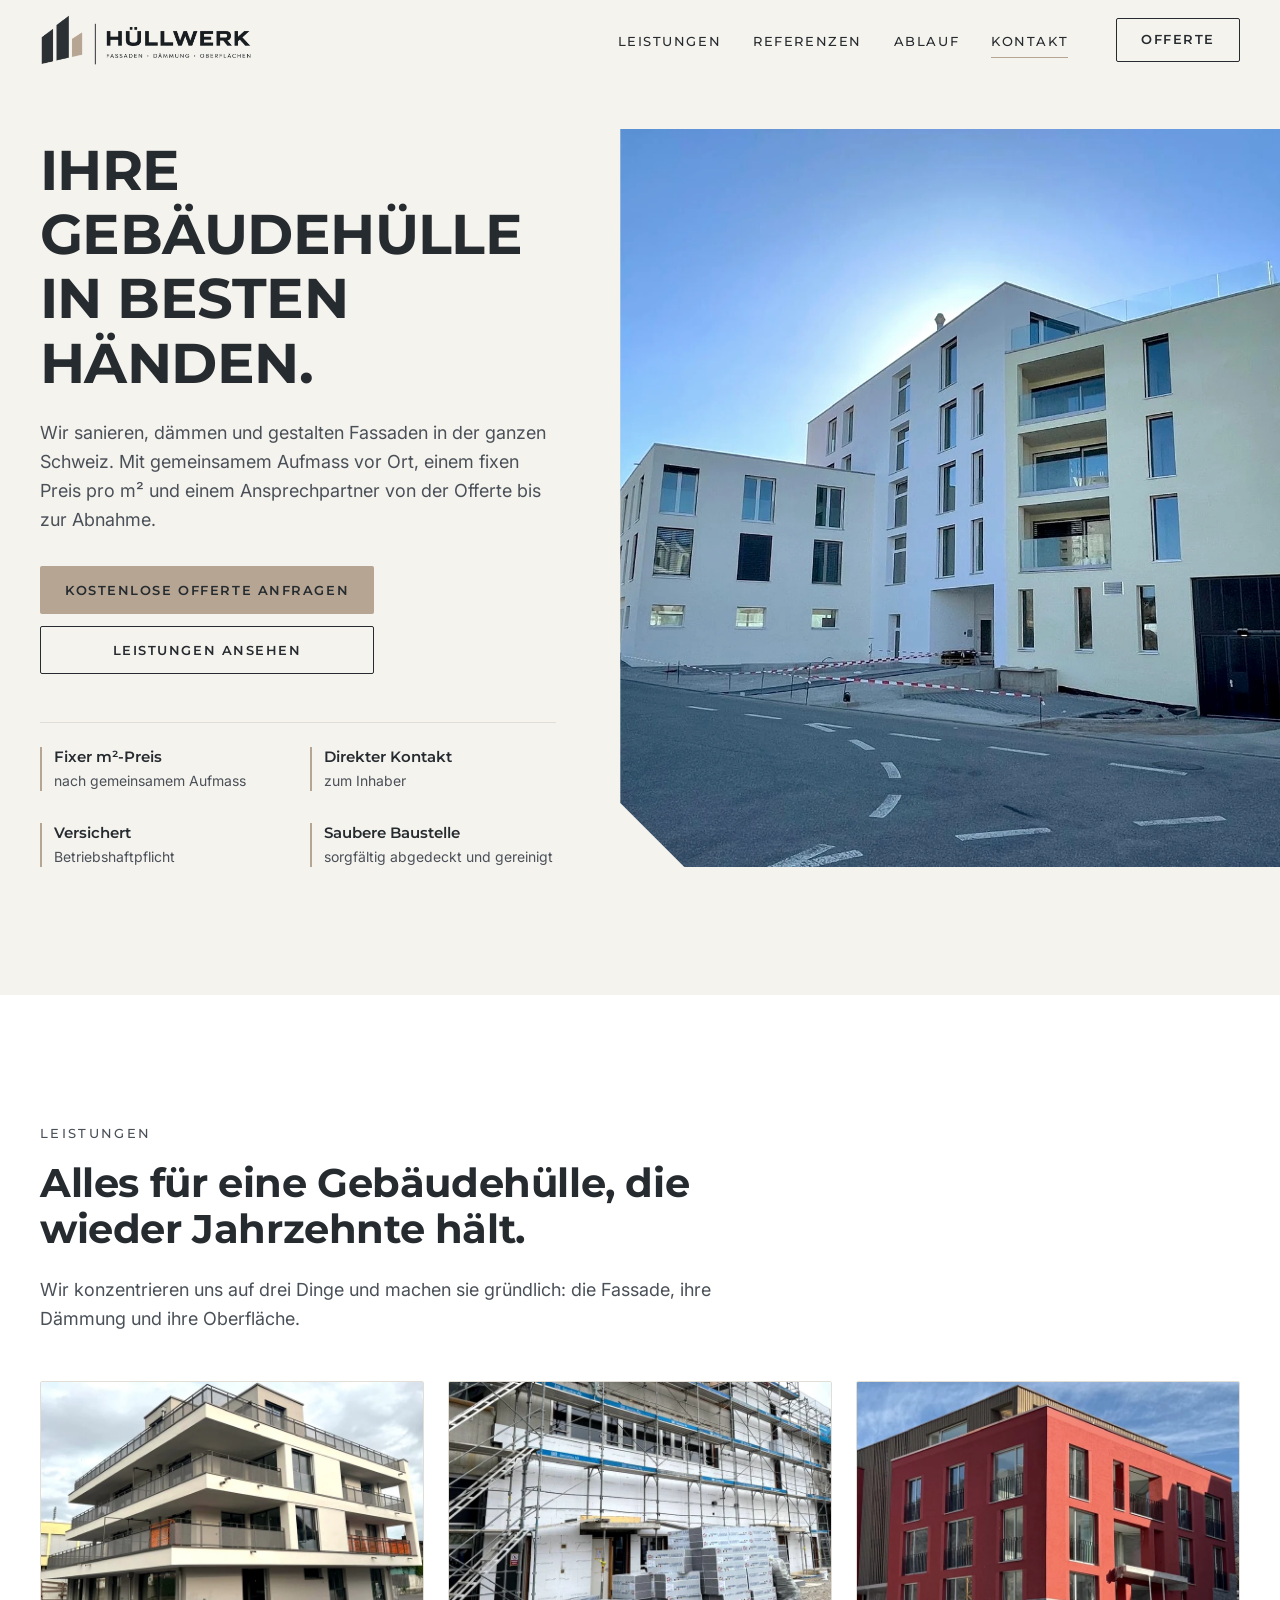
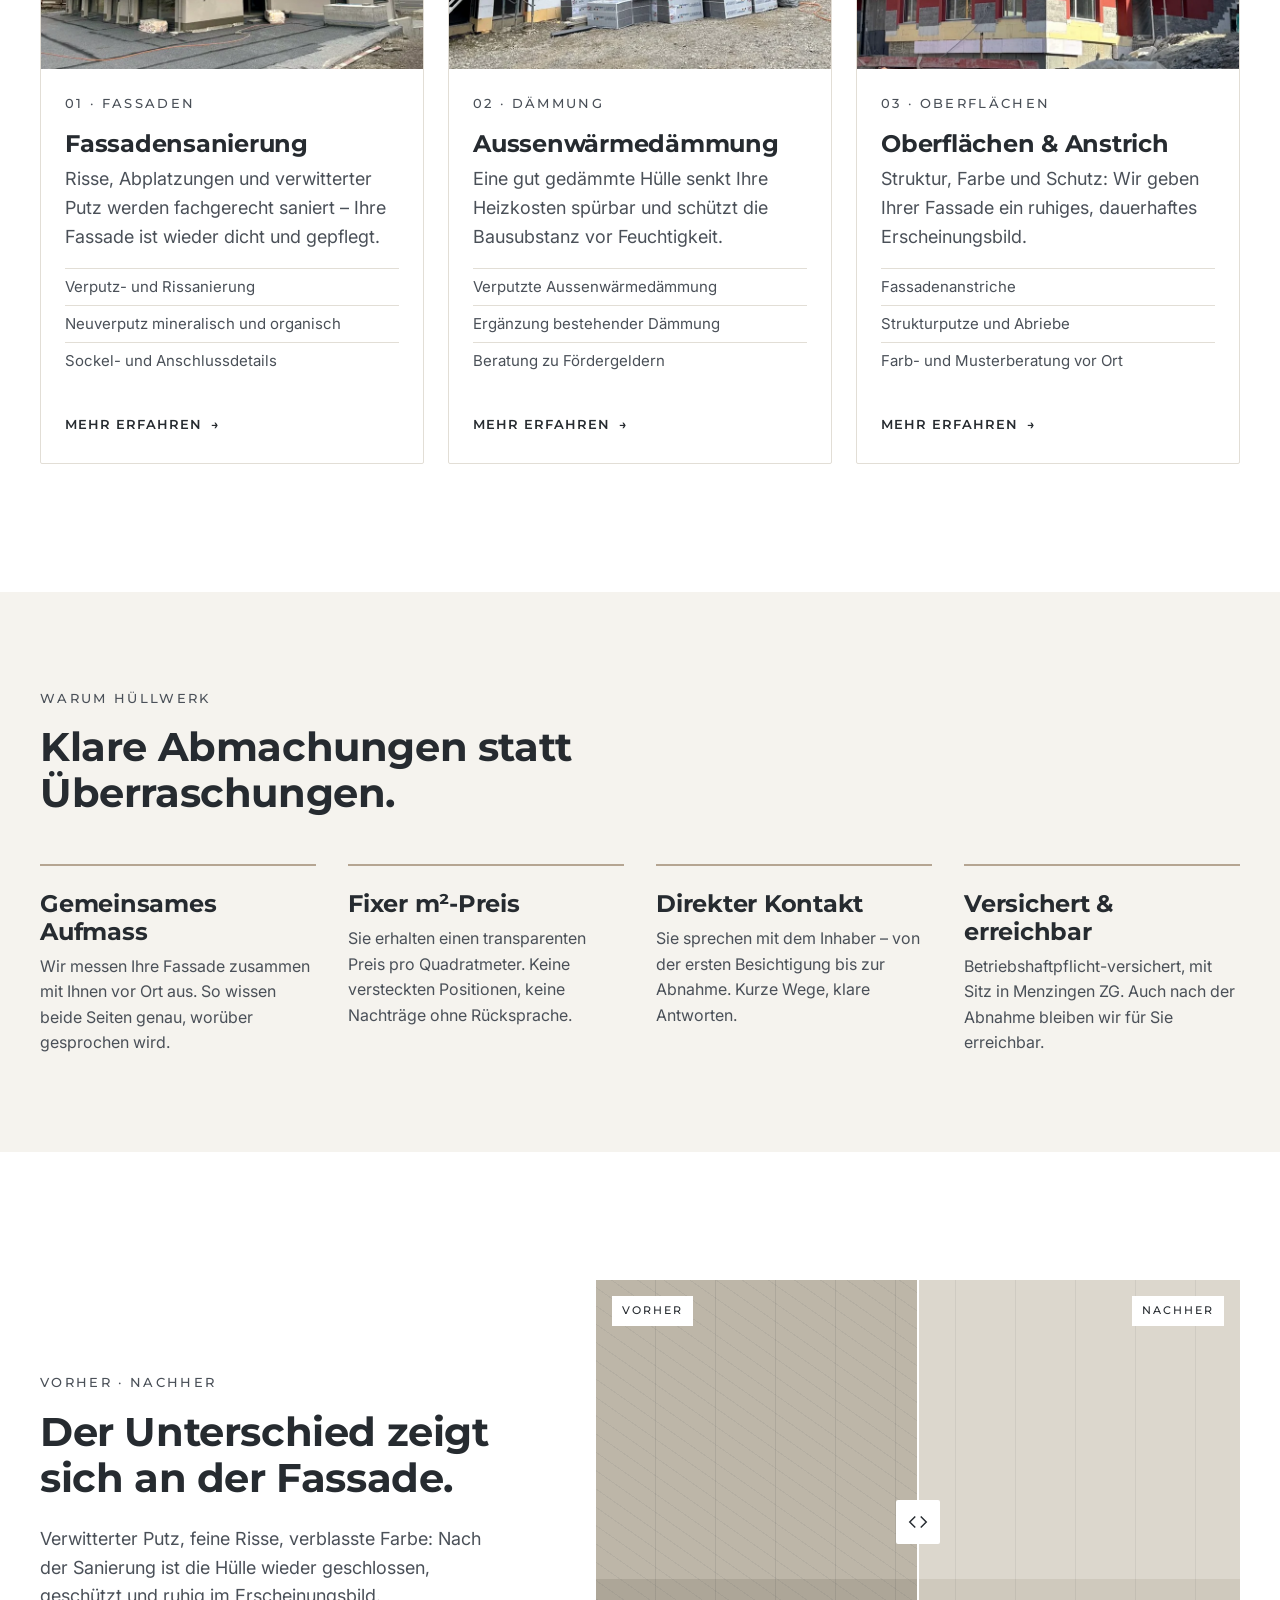
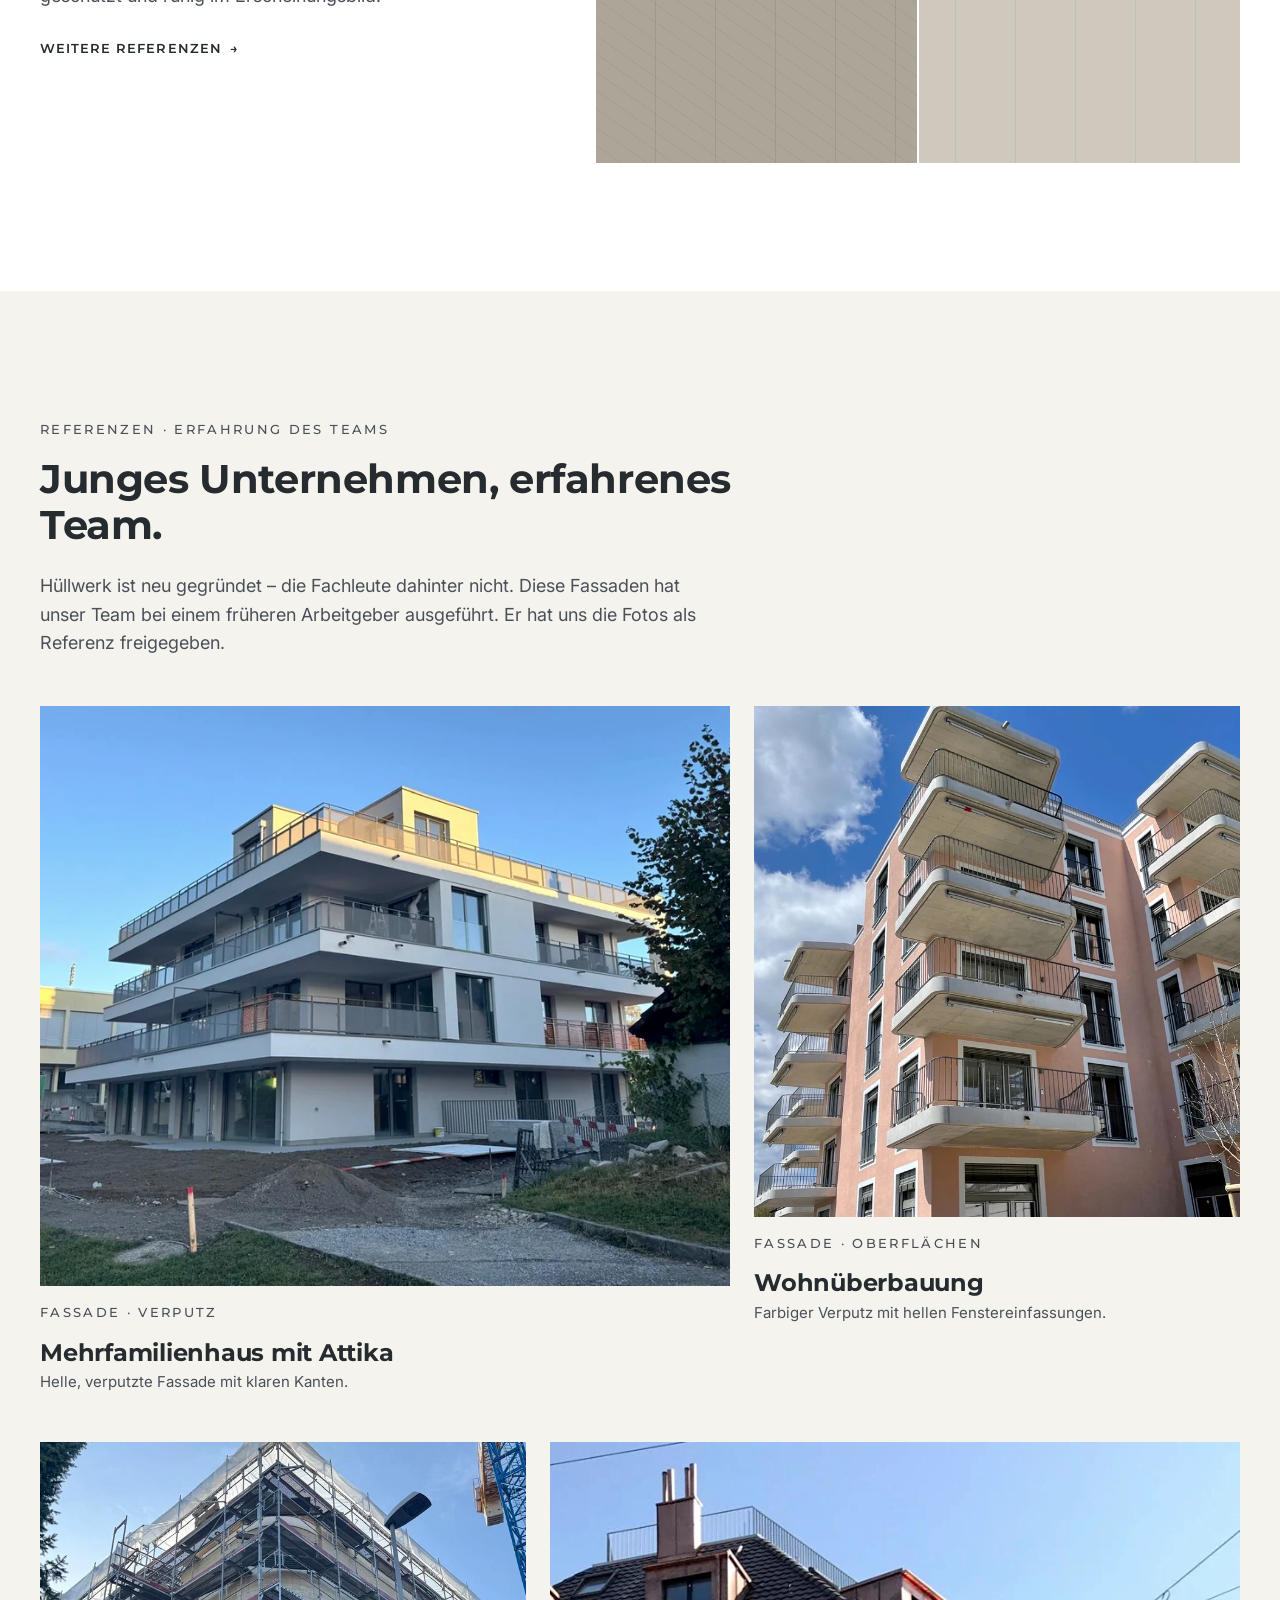
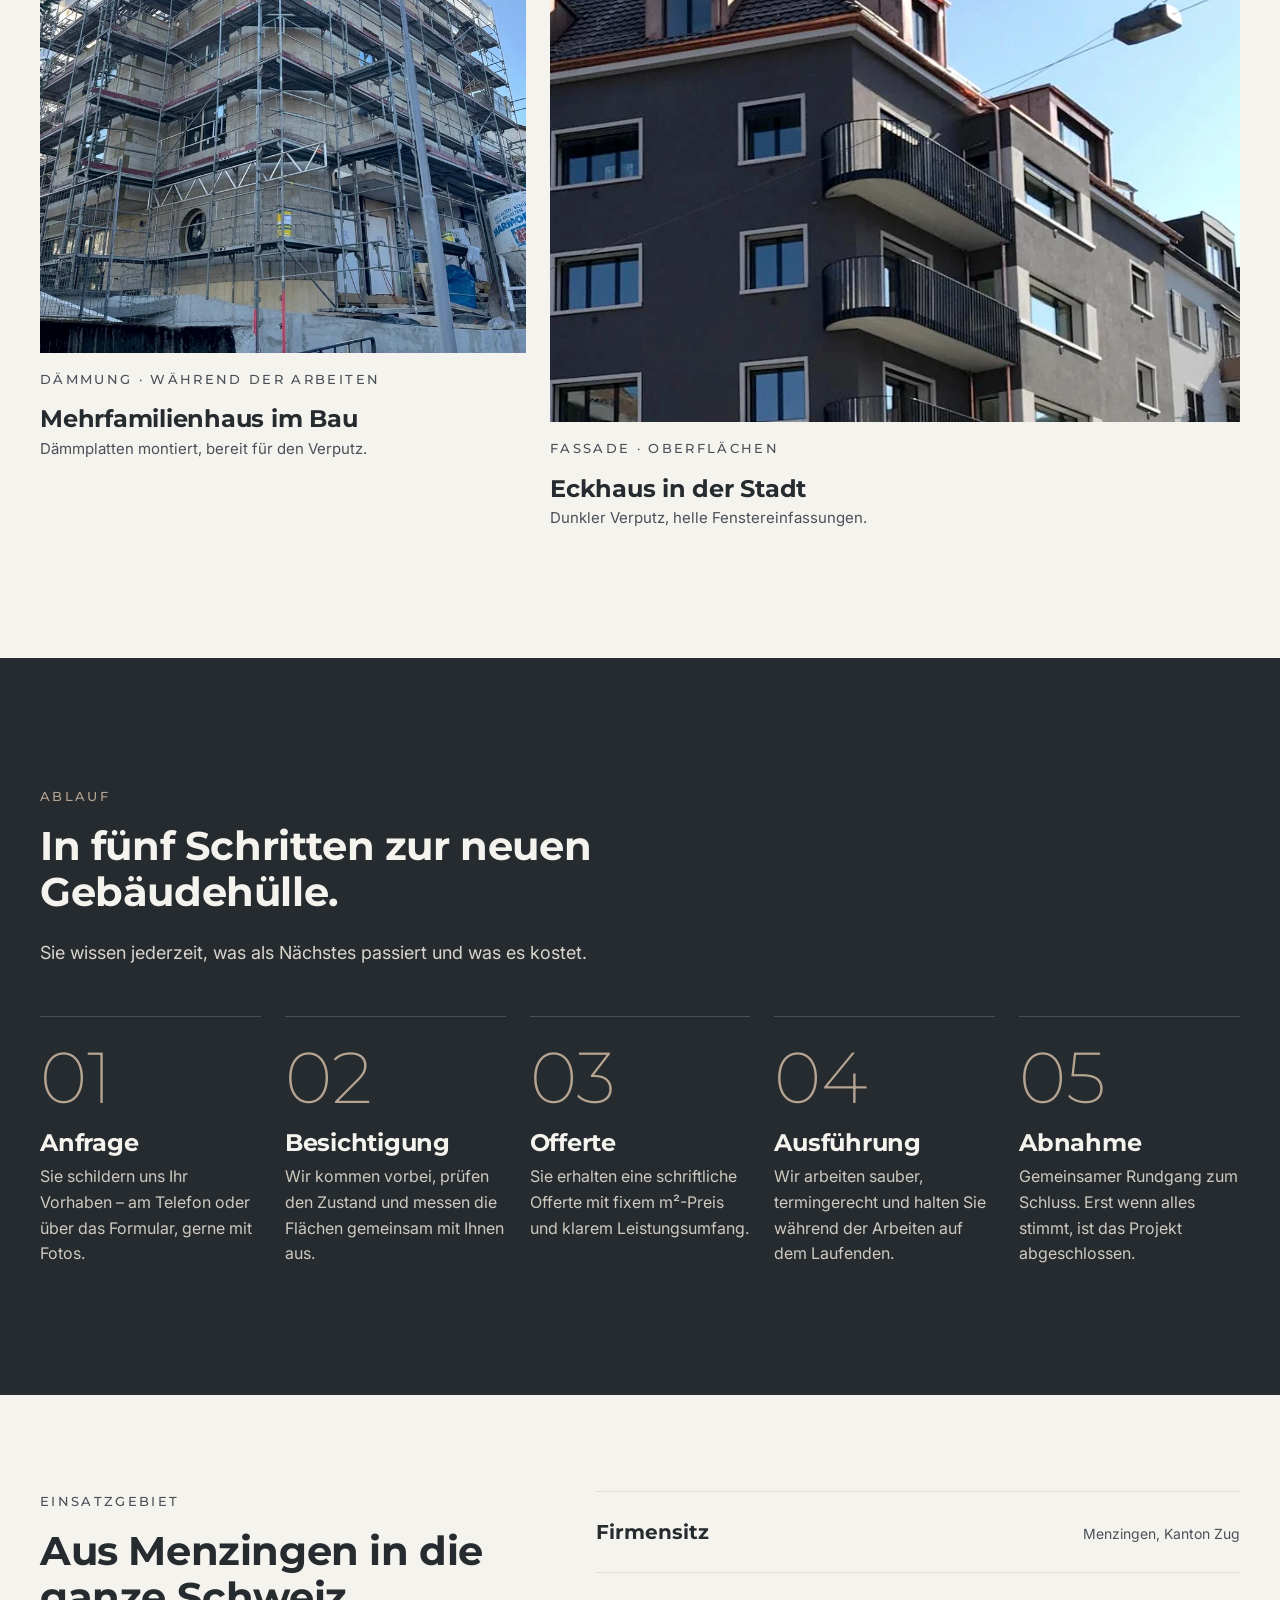
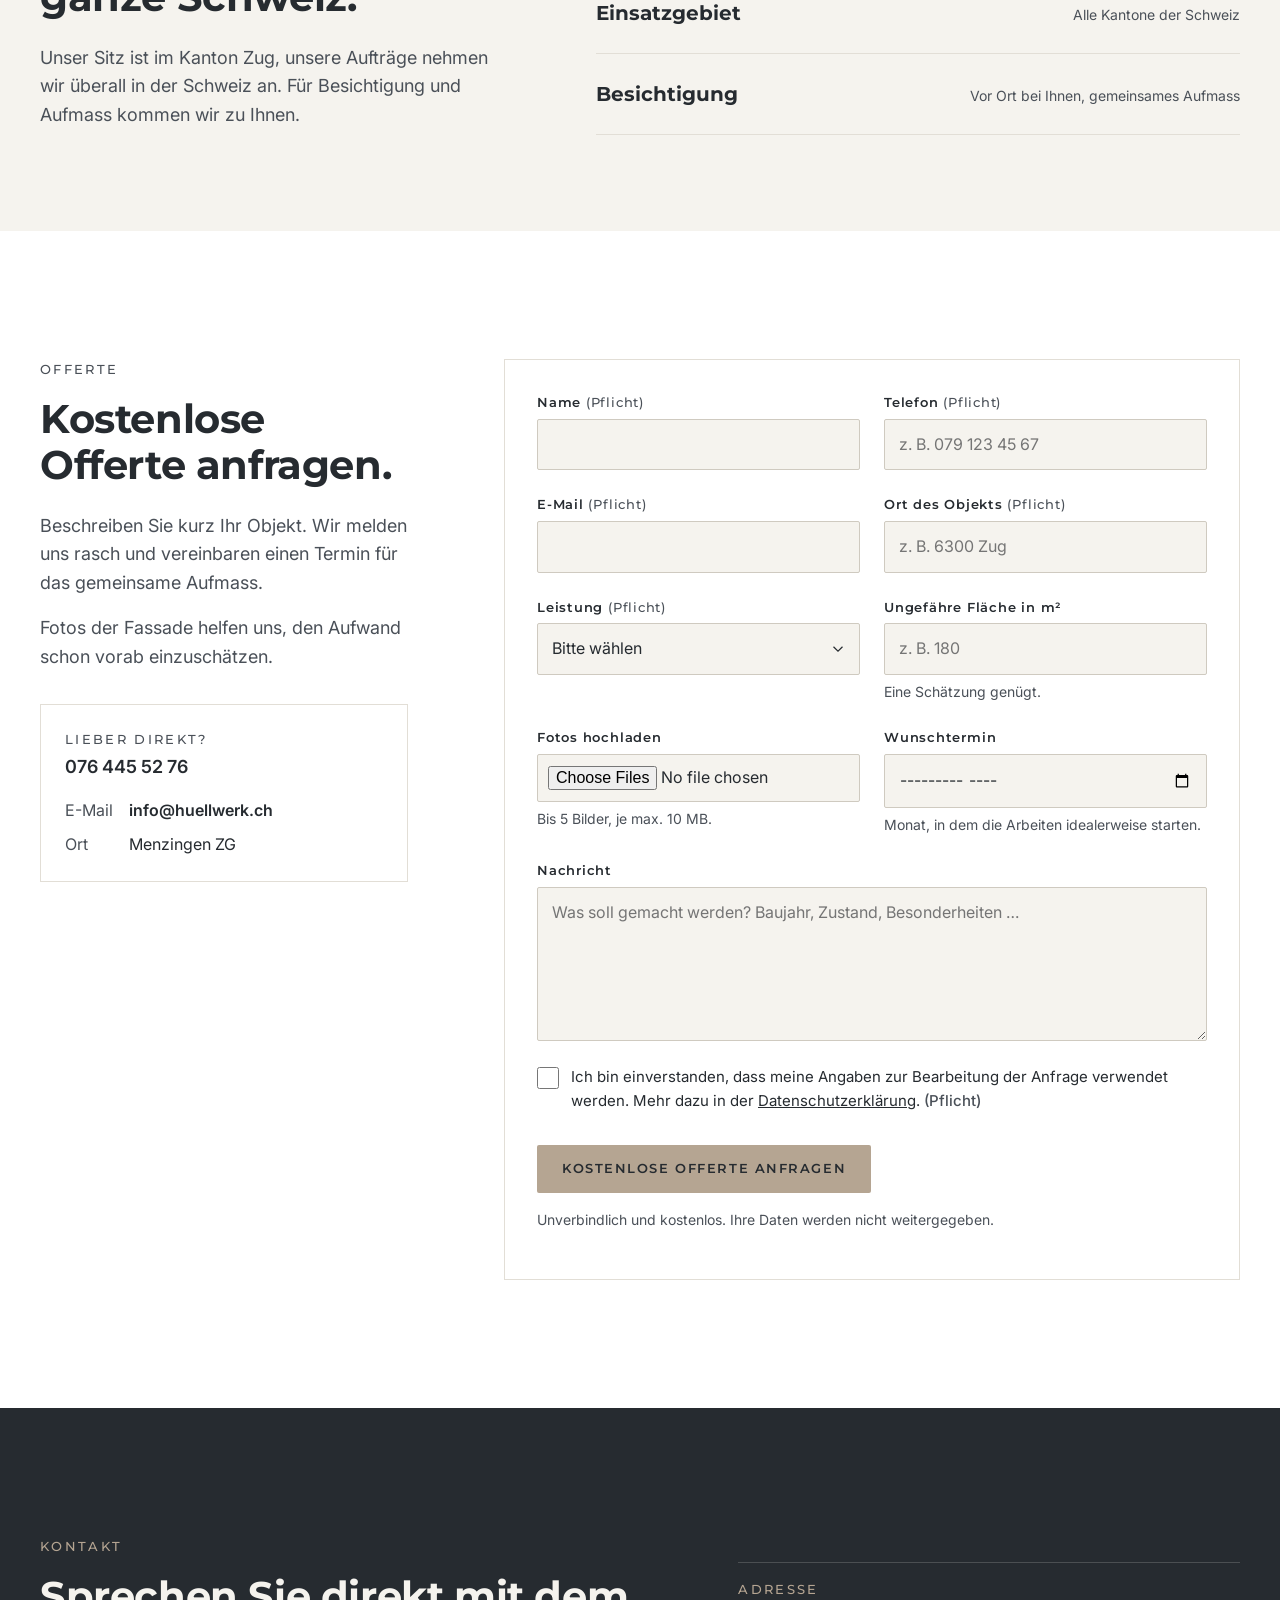
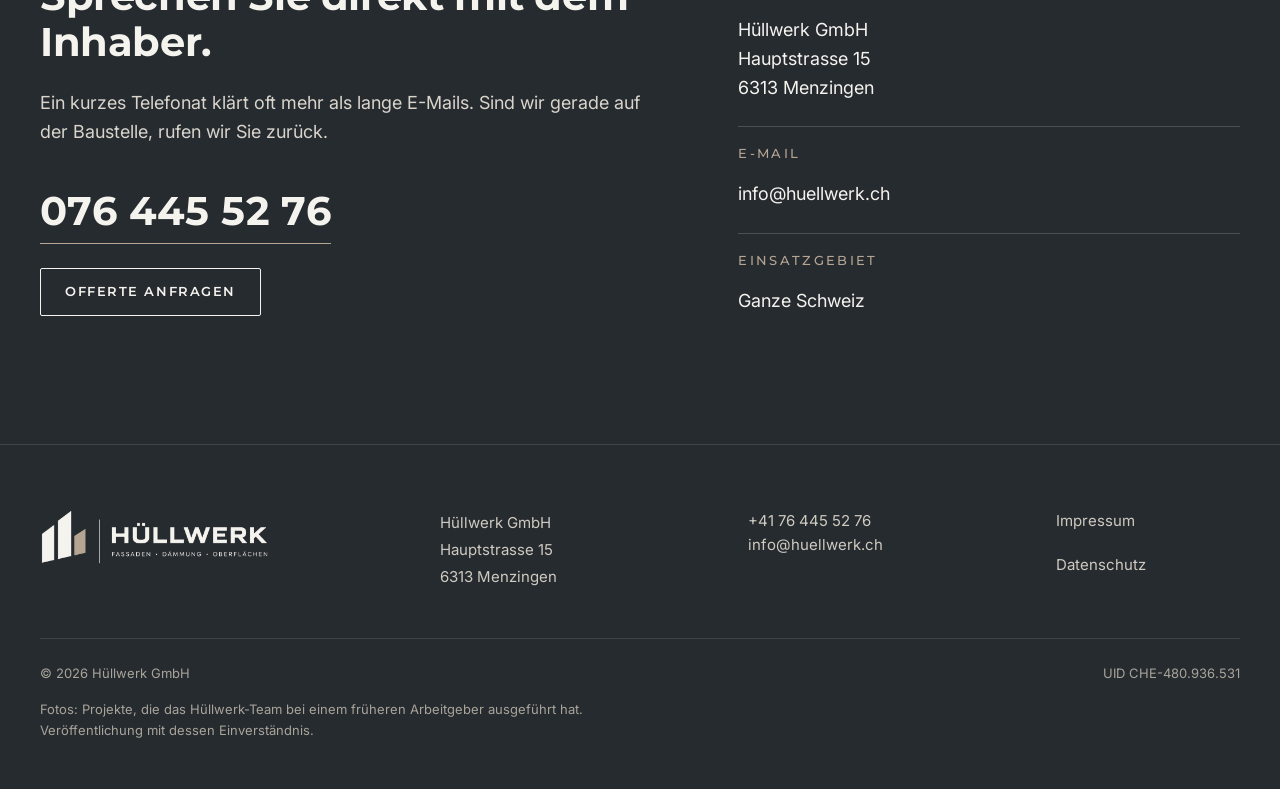
==== commit 0a9d2a21: "Fotos in höherer Auflösung und Qualität exportieren Hero nutzt fast das ganze Foto (1310 x 1200 stat" ====
--- a/index.html
+++ b/index.html
@@ -94,7 +94,7 @@
                <img src="assets/img/hero-1600.webp" srcset="assets/img/hero-900.webp 900w, assets/img/hero-1600.webp 1600w"
                     sizes="(min-width: 960px) 55vw, 100vw" width="1600" height="1920"
                     alt="Frisch verputzte Fassade eines Mehrfamilienhauses" fetchpriority="high"> -->
-          <div class="photo"><img src="assets/img/projekte/hero-wohnhaus-hell-800.webp" srcset="assets/img/projekte/hero-wohnhaus-hell-800.webp 800w, assets/img/projekte/hero-wohnhaus-hell.webp 930w" sizes="(min-width: 960px) 55vw, 100vw" width="930" height="900" alt="Neu verputztes Mehrfamilienhaus mit heller Fassade und verglasten Balkonen" fetchpriority="high"></div>
+          <div class="photo"><img src="assets/img/projekte/hero-wohnhaus-hell-800.webp" srcset="assets/img/projekte/hero-wohnhaus-hell-800.webp 800w, assets/img/projekte/hero-wohnhaus-hell.webp 1310w" sizes="(min-width: 960px) 1000px, 100vw" width="1310" height="1200" alt="Neu verputztes Mehrfamilienhaus mit heller Fassade und verglasten Balkonen" fetchpriority="high"></div>
         </div>
         <ul class="hero__facts" aria-label="Ihre Vorteile">
           <li><strong>Fixer m²-Preis</strong><span>nach gemeinsamem Aufmass</span></li>
--- a/assets/css/styles.css
+++ b/assets/css/styles.css
@@ -210,6 +210,7 @@
   clip-path: polygon(0 0, 100% 0, 100% 100%, 0 calc(100% - 40px));
 }
 .hero__media .photo::after { left: auto; right: var(--s-3); }
+.hero__media .photo img { object-position: 62% 45%; }
 
 .hero__facts {
   list-style: none; margin: 0; padding: var(--s-4) 0 0;
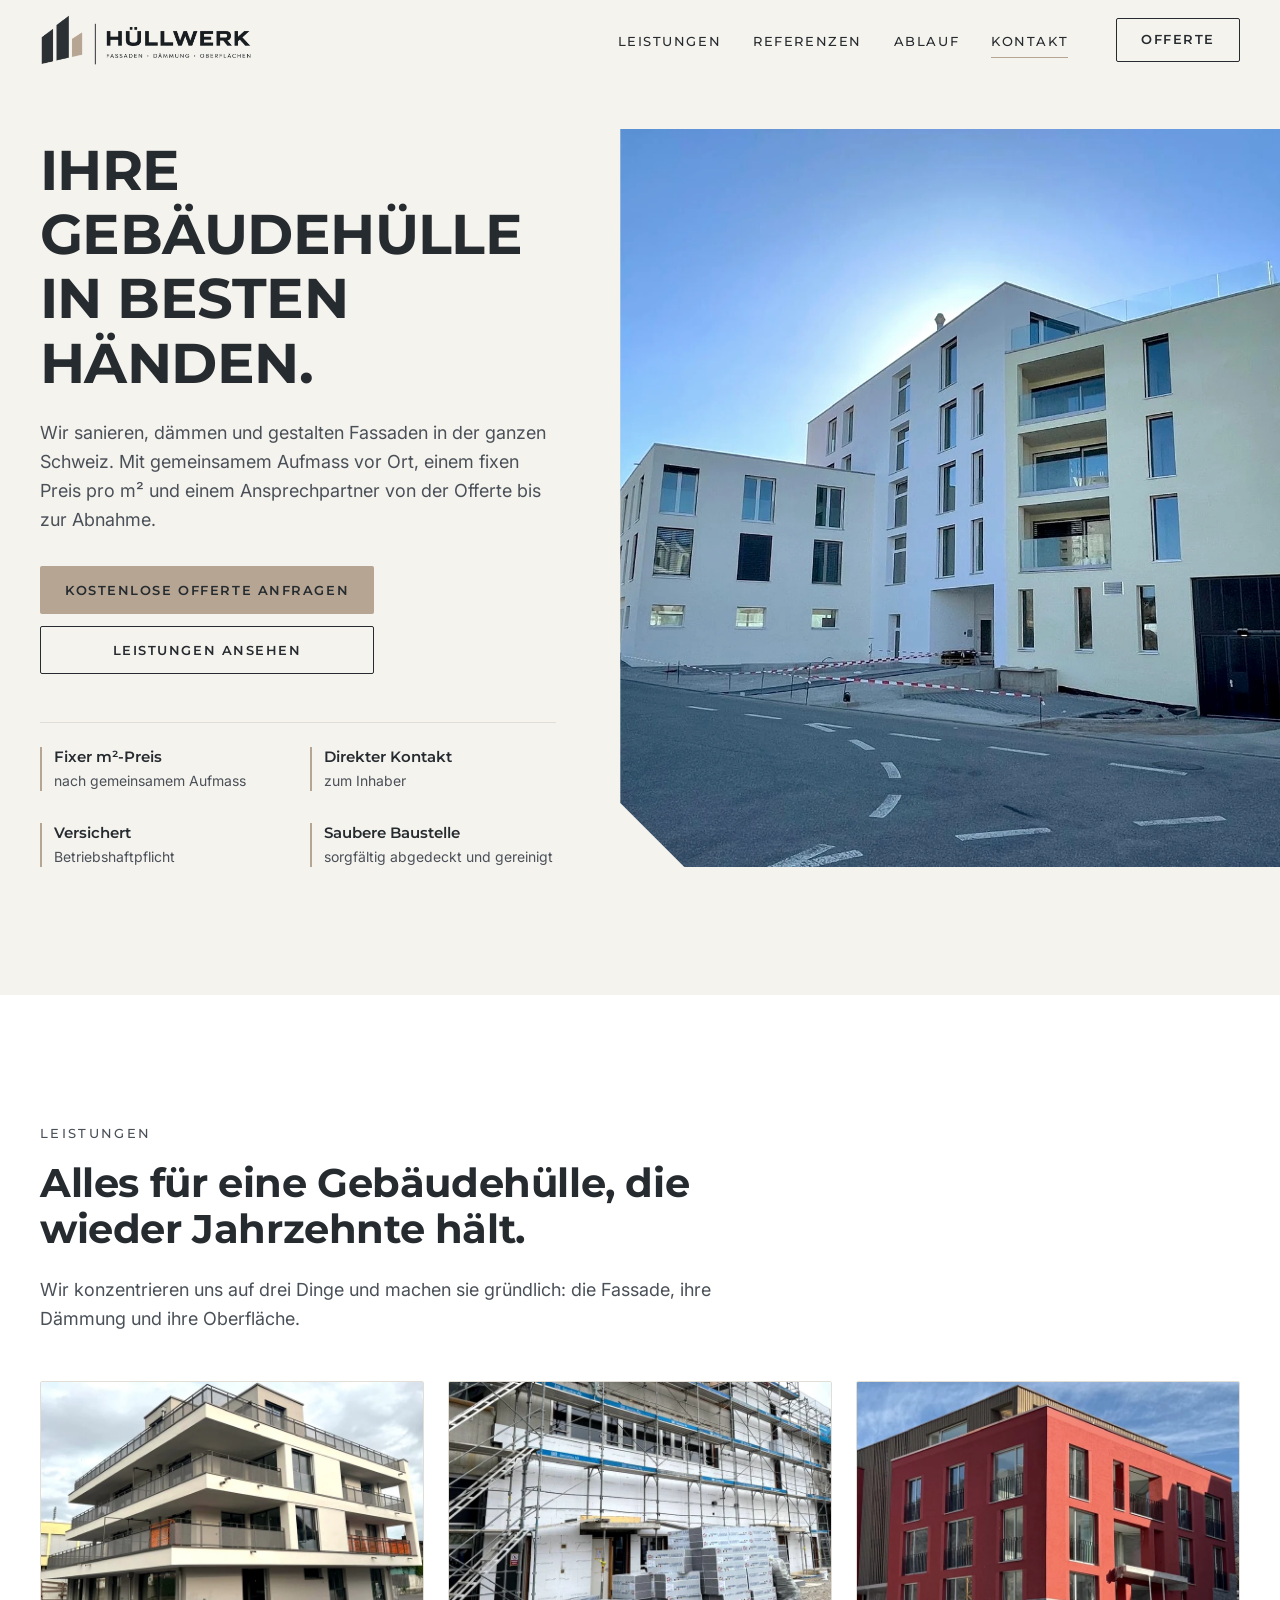
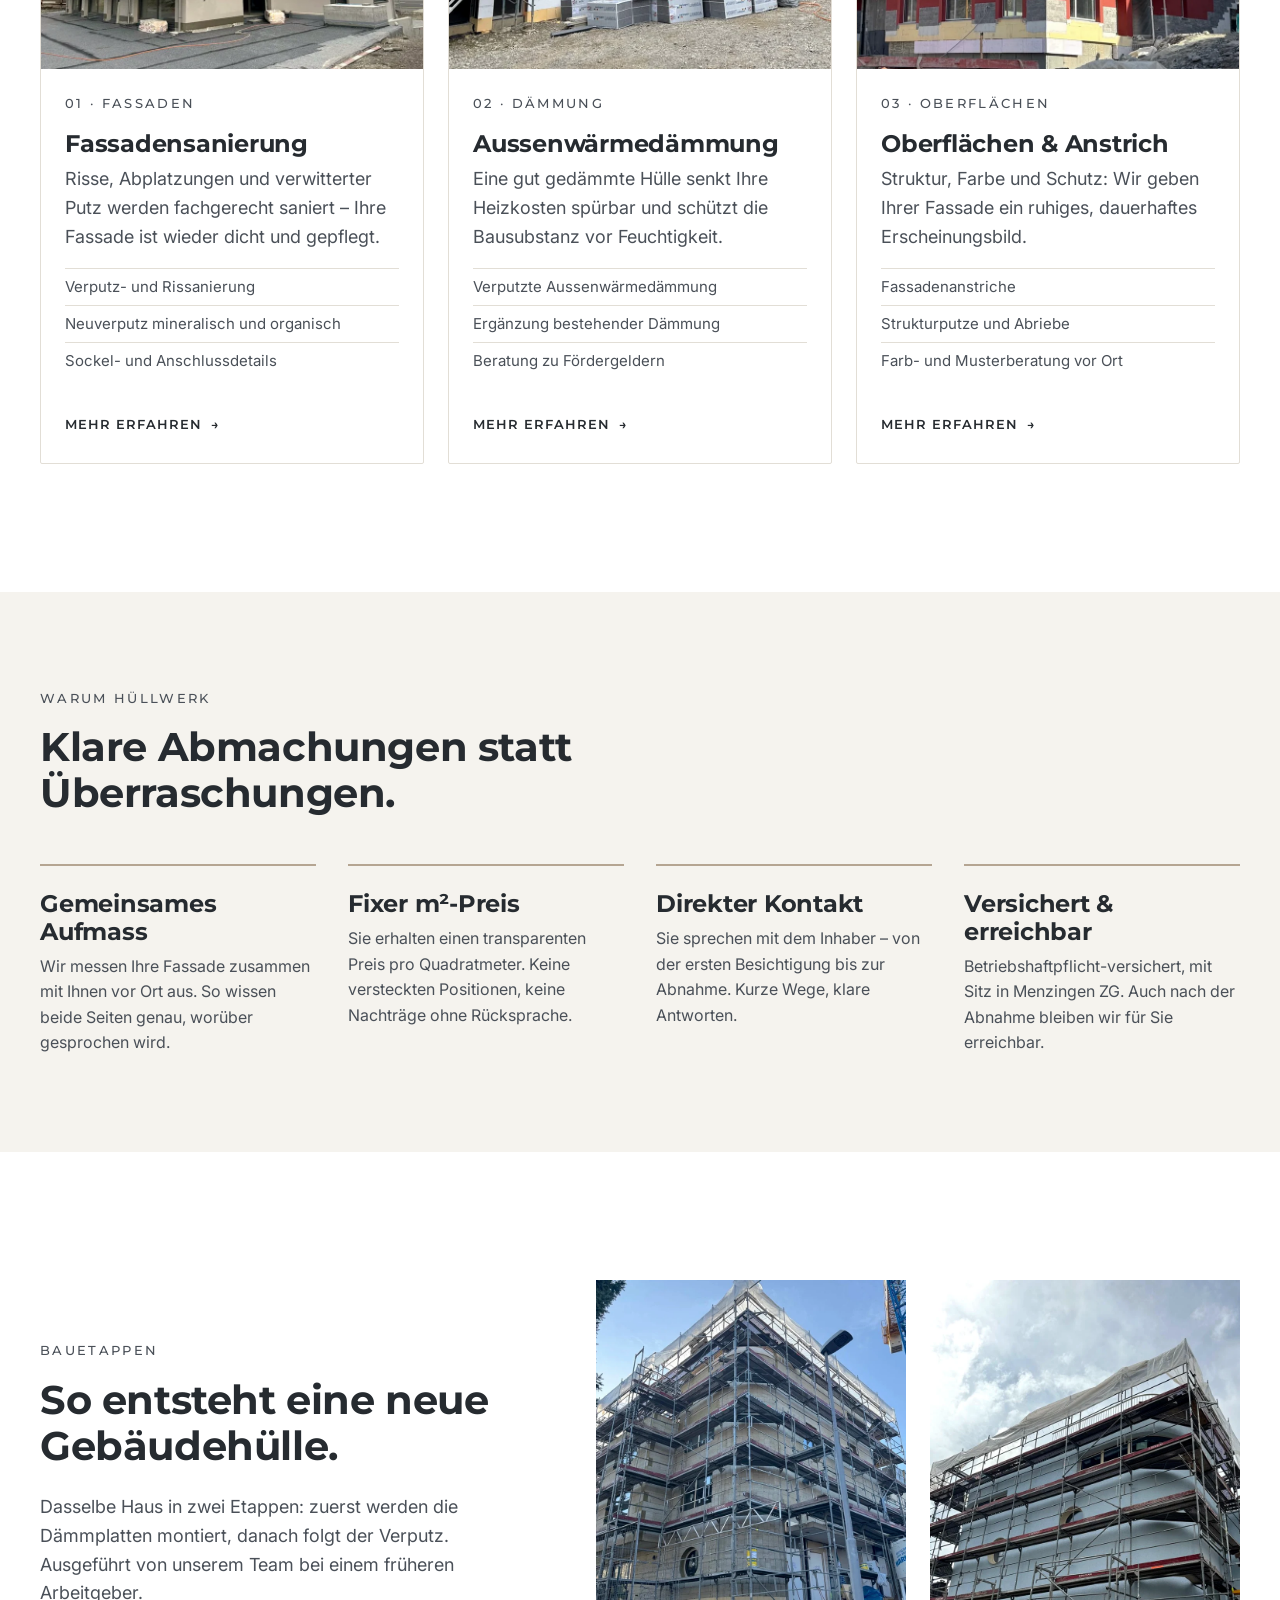
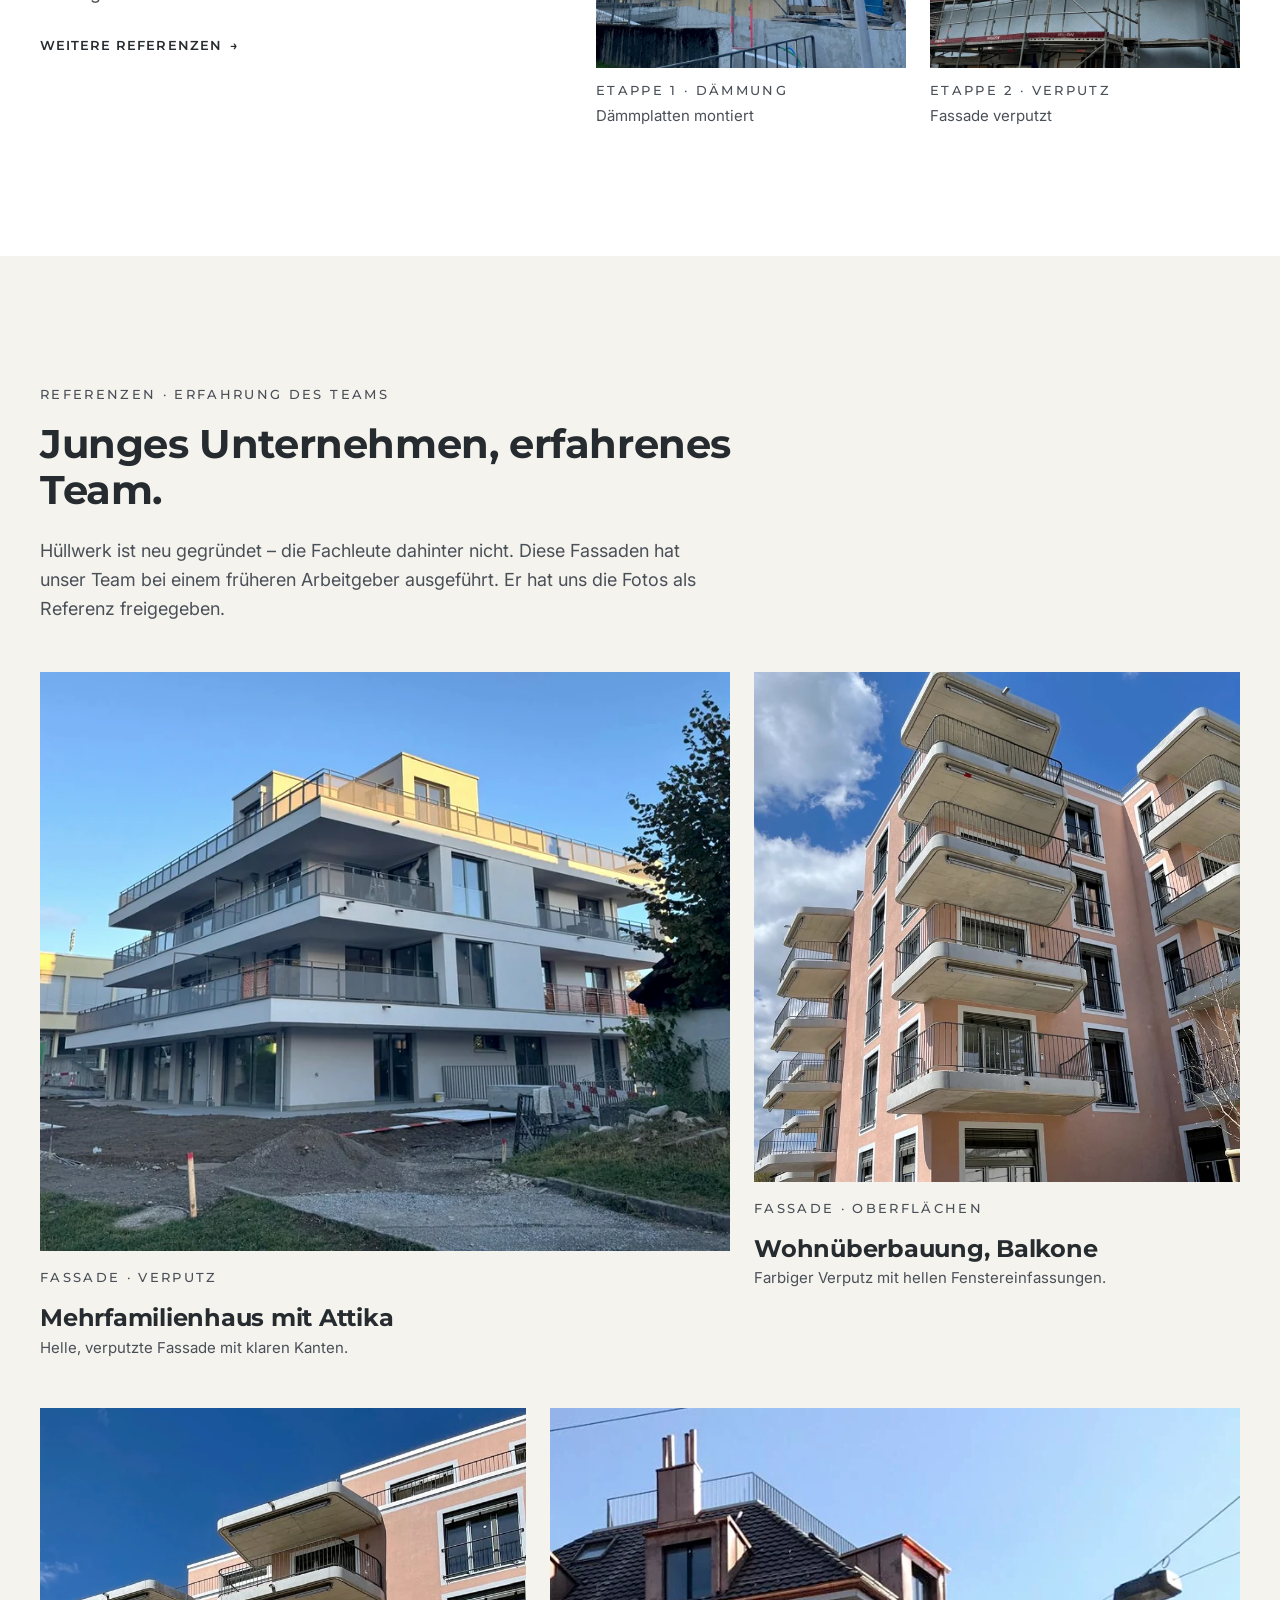
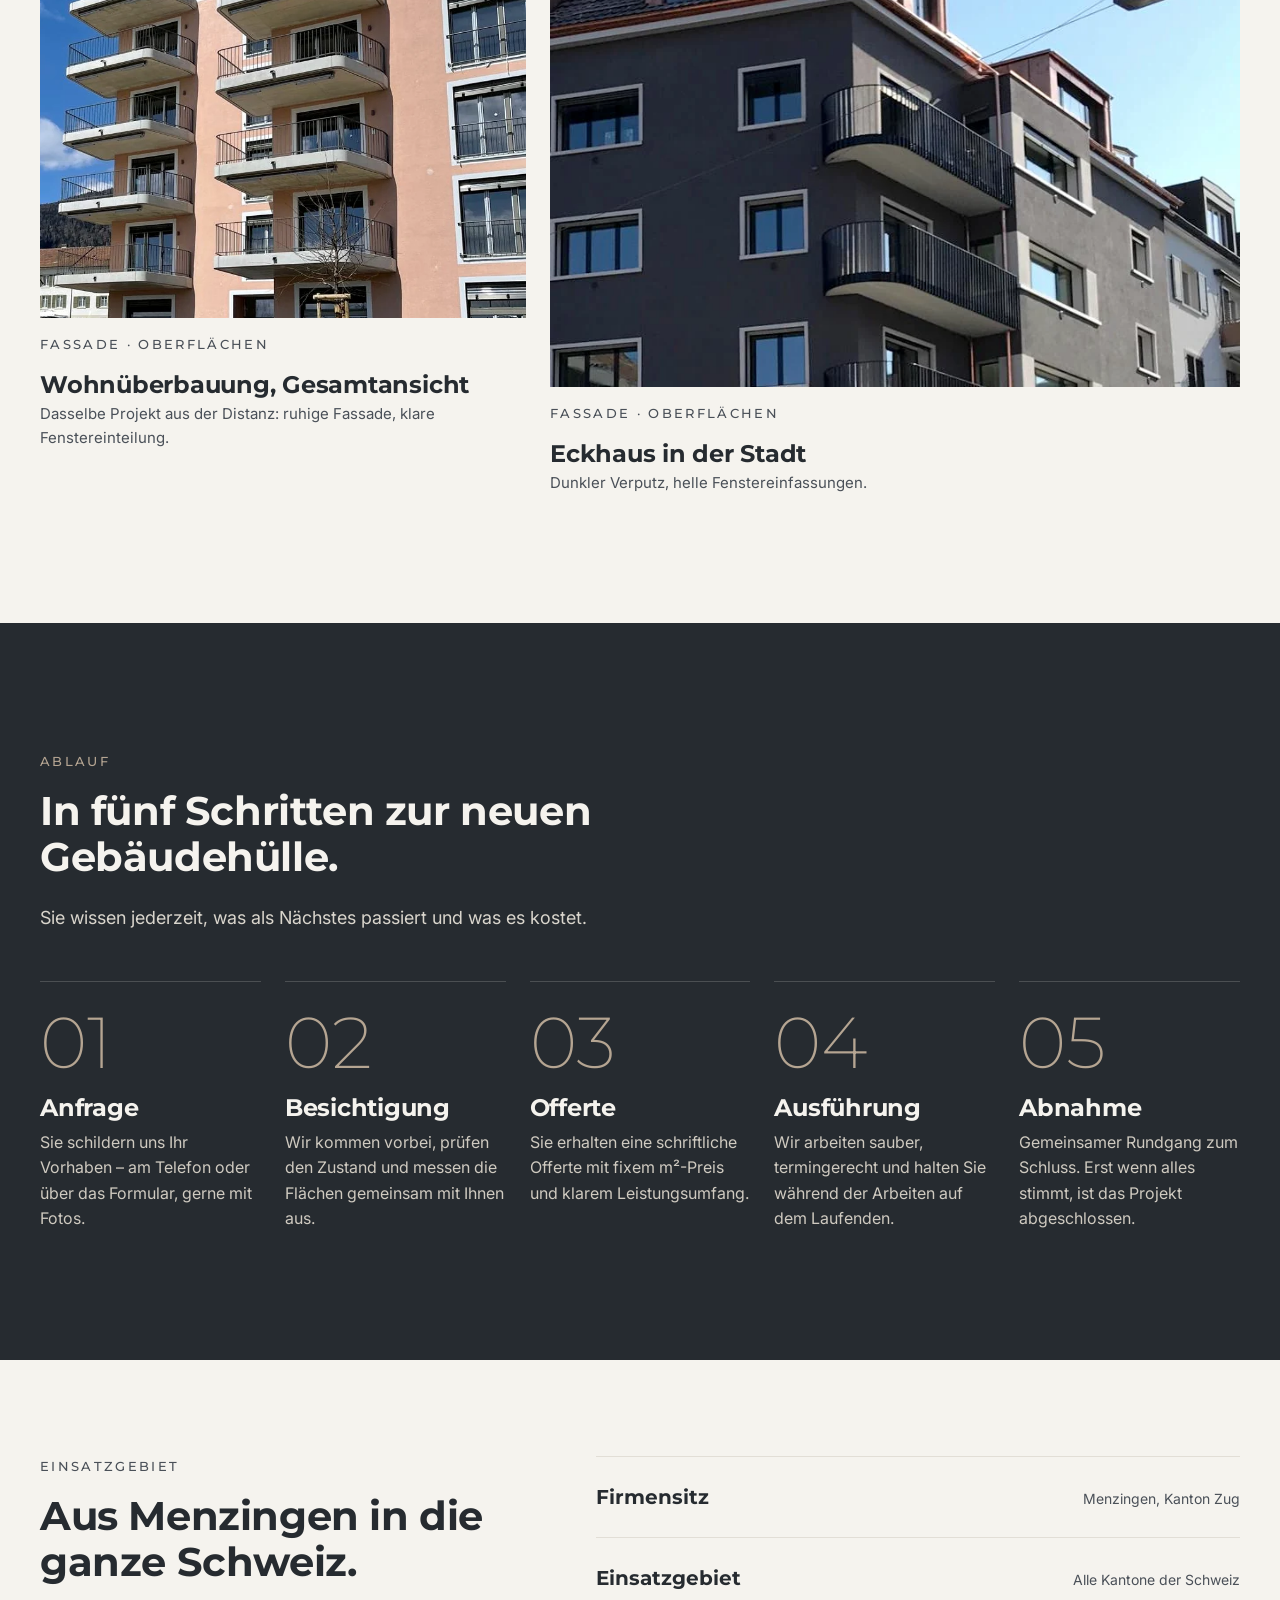
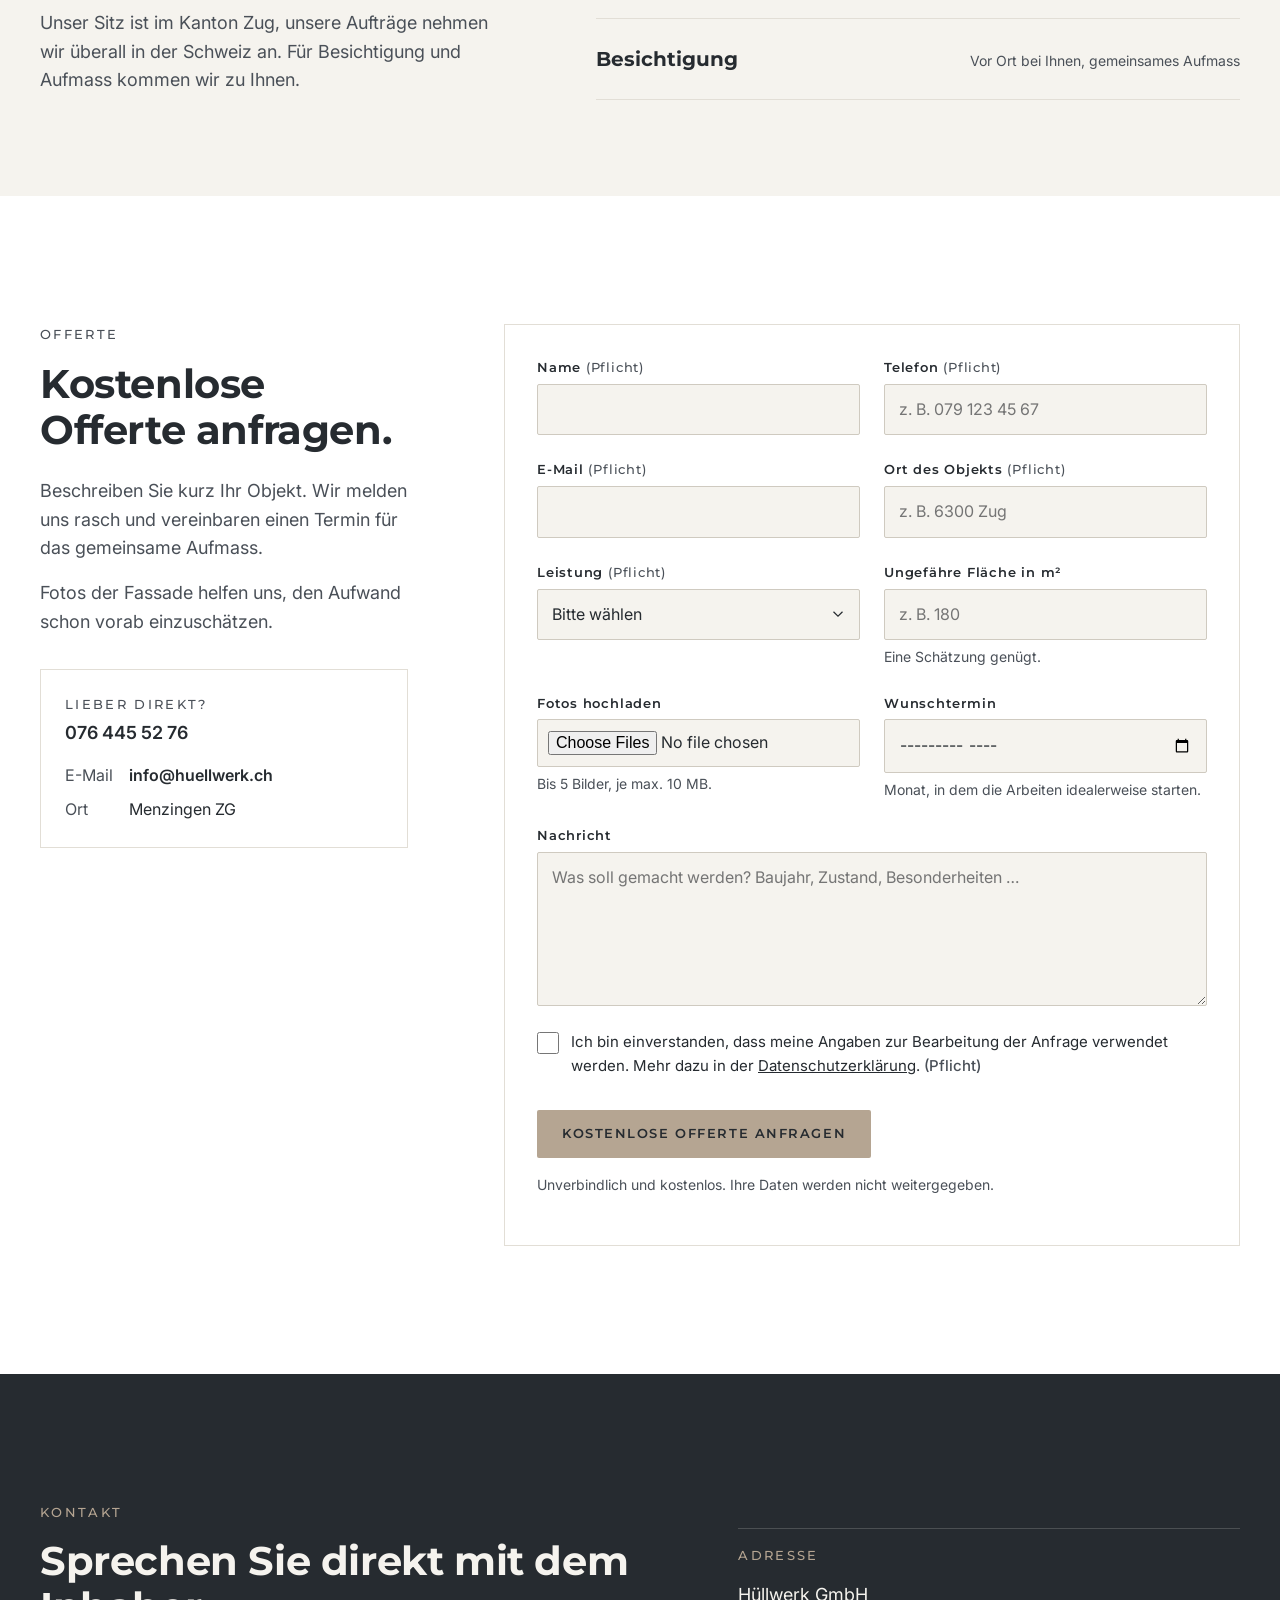
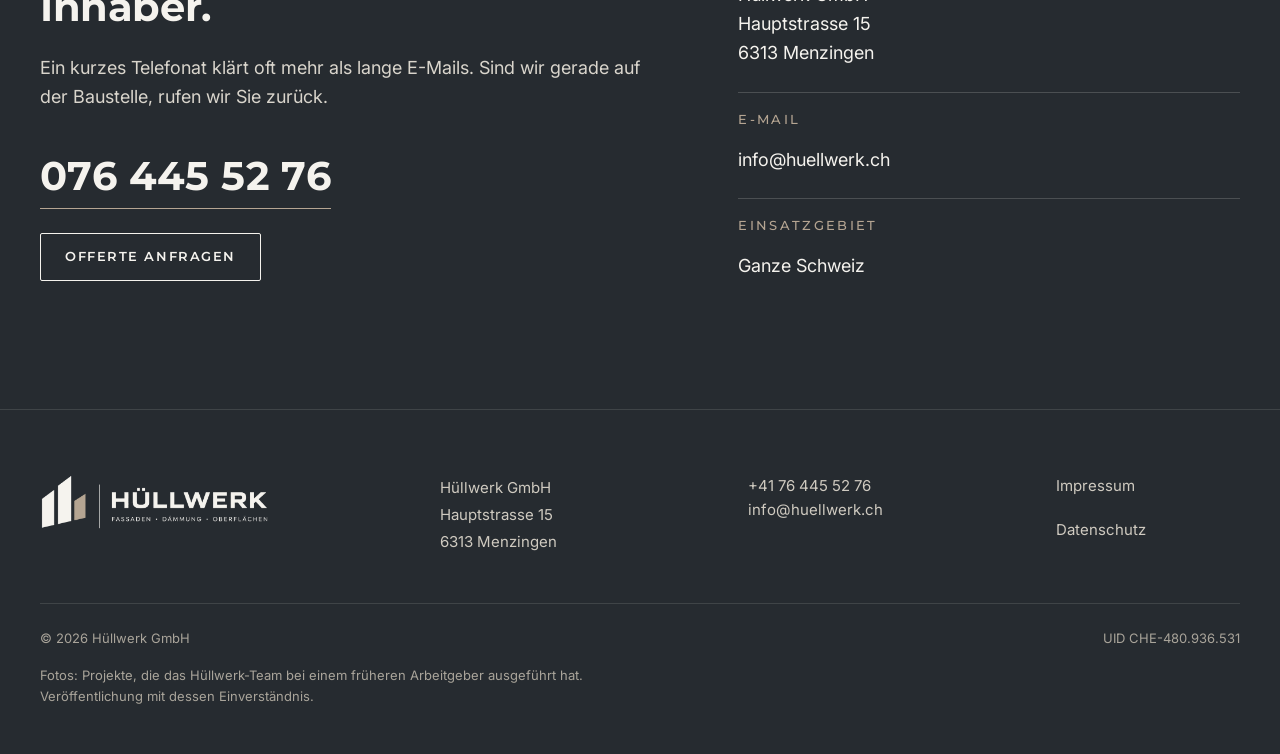
==== commit 8ff5c8b9: "Leeren Vorher-Nachher-Regler durch zwei Bauetappen ersetzen Zwei Fotos desselben Hauses (Dämmung, Ve" ====
--- a/index.html
+++ b/index.html
@@ -188,26 +188,25 @@
       </div>
     </section>
 
-    <!-- Vorher / Nachher -->
-    <section class="section section--surface" aria-labelledby="vergleich-titel">
+    <!-- Bauetappen (Vorher/Nachher-Regler folgt, sobald ein Fotopaar vom selben Standort vorliegt) -->
+    <section class="section section--surface" aria-labelledby="etappen-titel">
       <div class="container split">
         <div class="reveal">
-          <span class="label">Vorher · Nachher</span>
-          <h2 id="vergleich-titel">Der Unterschied zeigt sich an der Fassade.</h2>
-          <p class="lead">Verwitterter Putz, feine Risse, verblasste Farbe: Nach der Sanierung ist die Hülle wieder geschlossen, geschützt und ruhig im Erscheinungsbild.</p>
+          <span class="label">Bauetappen</span>
+          <h2 id="etappen-titel">So entsteht eine neue Gebäudehülle.</h2>
+          <p class="lead">Dasselbe Haus in zwei Etappen: zuerst werden die Dämmplatten montiert, danach folgt der Verputz. Ausgeführt von unserem Team bei einem früheren Arbeitgeber.</p>
           <a class="text-link" href="#referenzen">Weitere Referenzen <span aria-hidden="true">→</span></a>
         </div>
-        <figure class="reveal" style="margin:0">
-          <div class="compare" style="--pos: 50%">
-            <!-- Platzhalter: durch eigene Fotos ersetzen (gleicher Bildausschnitt) -->
-            <div class="photo photo--placeholder compare__after" role="img" aria-label="Nachher: frisch verputzte, gleichmässig gestrichene Fassade" data-caption=""></div>
-            <div class="photo photo--placeholder compare__before" role="img" aria-label="Vorher: verwitterte Fassade mit Rissen im Verputz" data-caption=""></div>
-            <span class="compare__tag compare__tag--before">Vorher</span>
-            <span class="compare__tag compare__tag--after">Nachher</span>
-            <span class="compare__handle" aria-hidden="true"></span>
-            <input class="compare__range" type="range" min="0" max="100" value="50" aria-label="Vergleich Vorher und Nachher verschieben">
-          </div>
-        </figure>
+        <div class="stages reveal">
+          <figure class="stage">
+            <div class="photo"><img src="assets/img/projekte/etappe-1-daemmung-800.webp" srcset="assets/img/projekte/etappe-1-daemmung-800.webp 800w, assets/img/projekte/etappe-1-daemmung.webp 1000w" sizes="(min-width: 960px) 340px, (min-width: 640px) 50vw, 100vw" width="1000" height="1250" alt="Eckhaus im Gerüst mit montierten Dämmplatten und runden Fenstern" loading="lazy" decoding="async"></div>
+            <figcaption><span class="label">Etappe 1 · Dämmung</span>Dämmplatten montiert</figcaption>
+          </figure>
+          <figure class="stage">
+            <div class="photo"><img src="assets/img/projekte/etappe-2-verputz-800.webp" srcset="assets/img/projekte/etappe-2-verputz-800.webp 800w, assets/img/projekte/etappe-2-verputz.webp 992w" sizes="(min-width: 960px) 340px, (min-width: 640px) 50vw, 100vw" width="992" height="1240" alt="Dasselbe Eckhaus im Gerüst, Fassade jetzt hell verputzt" loading="lazy" decoding="async"></div>
+            <figcaption><span class="label">Etappe 2 · Verputz</span>Fassade verputzt</figcaption>
+          </figure>
+        </div>
       </div>
     </section>
 
@@ -232,16 +231,16 @@
             <div class="ref__media"><div class="photo"><img src="assets/img/projekte/referenz-balkone-800.webp" srcset="assets/img/projekte/referenz-balkone-800.webp 800w, assets/img/projekte/referenz-balkone.webp 1028w" sizes="(min-width: 960px) 700px, (min-width: 640px) 50vw, 100vw" width="1028" height="1080" alt="Wohnhaus mit rosa verputzter Fassade und auskragenden Betonbalkonen" loading="lazy" decoding="async"></div></div>
             <div class="ref__meta">
               <span class="label">Fassade · Oberflächen</span>
-              <h3>Wohnüberbauung</h3>
+              <h3>Wohnüberbauung, Balkone</h3>
               <p>Farbiger Verputz mit hellen Fenstereinfassungen.</p>
             </div>
           </a>
           <a class="ref reveal" href="#offerte">
-            <div class="ref__media"><div class="photo"><img src="assets/img/projekte/referenz-in-arbeit-800.webp" srcset="assets/img/projekte/referenz-in-arbeit-800.webp 800w, assets/img/projekte/referenz-in-arbeit.webp 1080w" sizes="(min-width: 960px) 700px, (min-width: 640px) 50vw, 100vw" width="1080" height="1130" alt="Eckhaus im Gerüst mit montierten Dämmplatten vor dem Verputz" loading="lazy" decoding="async"></div></div>
+            <div class="ref__media"><div class="photo"><img src="assets/img/projekte/referenz-gesamtansicht-800.webp" srcset="assets/img/projekte/referenz-gesamtansicht-800.webp 770w, assets/img/projekte/referenz-gesamtansicht.webp 770w" sizes="(min-width: 960px) 700px, (min-width: 640px) 50vw, 100vw" width="770" height="810" alt="Wohnüberbauung mit rosa Verputz und Betonbalkonen vor bewaldeten Hügeln" loading="lazy" decoding="async"></div></div>
             <div class="ref__meta">
-              <span class="label">Dämmung · Während der Arbeiten</span>
-              <h3>Mehrfamilienhaus im Bau</h3>
-              <p>Dämmplatten montiert, bereit für den Verputz.</p>
+              <span class="label">Fassade · Oberflächen</span>
+              <h3>Wohnüberbauung, Gesamtansicht</h3>
+              <p>Dasselbe Projekt aus der Distanz: ruhige Fassade, klare Fenstereinteilung.</p>
             </div>
           </a>
           <a class="ref reveal" href="#offerte">
--- a/assets/css/styles.css
+++ b/assets/css/styles.css
@@ -273,6 +273,12 @@
 }
 .compare:has(.compare__range:focus-visible) { outline: 2px solid var(--color-ink); outline-offset: 3px; }
 .compare-caption { margin-top: var(--s-3); font-size: 14px; color: var(--color-ink-soft); }
+
+.stages { display: grid; gap: var(--s-4); }
+.stage { margin: 0; }
+.stage .photo { aspect-ratio: 4 / 5; }
+.stage figcaption { padding-top: 12px; font-size: 15px; color: var(--color-ink-soft); }
+.stage figcaption .label { margin-bottom: 4px; }
 
 .split { display: grid; gap: var(--s-6); align-items: center; }
 
@@ -434,6 +440,7 @@
   .form__grid { grid-template-columns: 1fr 1fr; }
   .field--full { grid-column: 1 / -1; }
   .form__footer .btn { width: auto; }
+  .stages { grid-template-columns: 1fr 1fr; }
   .hero__actions { flex-direction: row; flex-wrap: wrap; }
   .hero__actions .btn { width: auto; }
   .footer__grid { grid-template-columns: repeat(2, 1fr); }
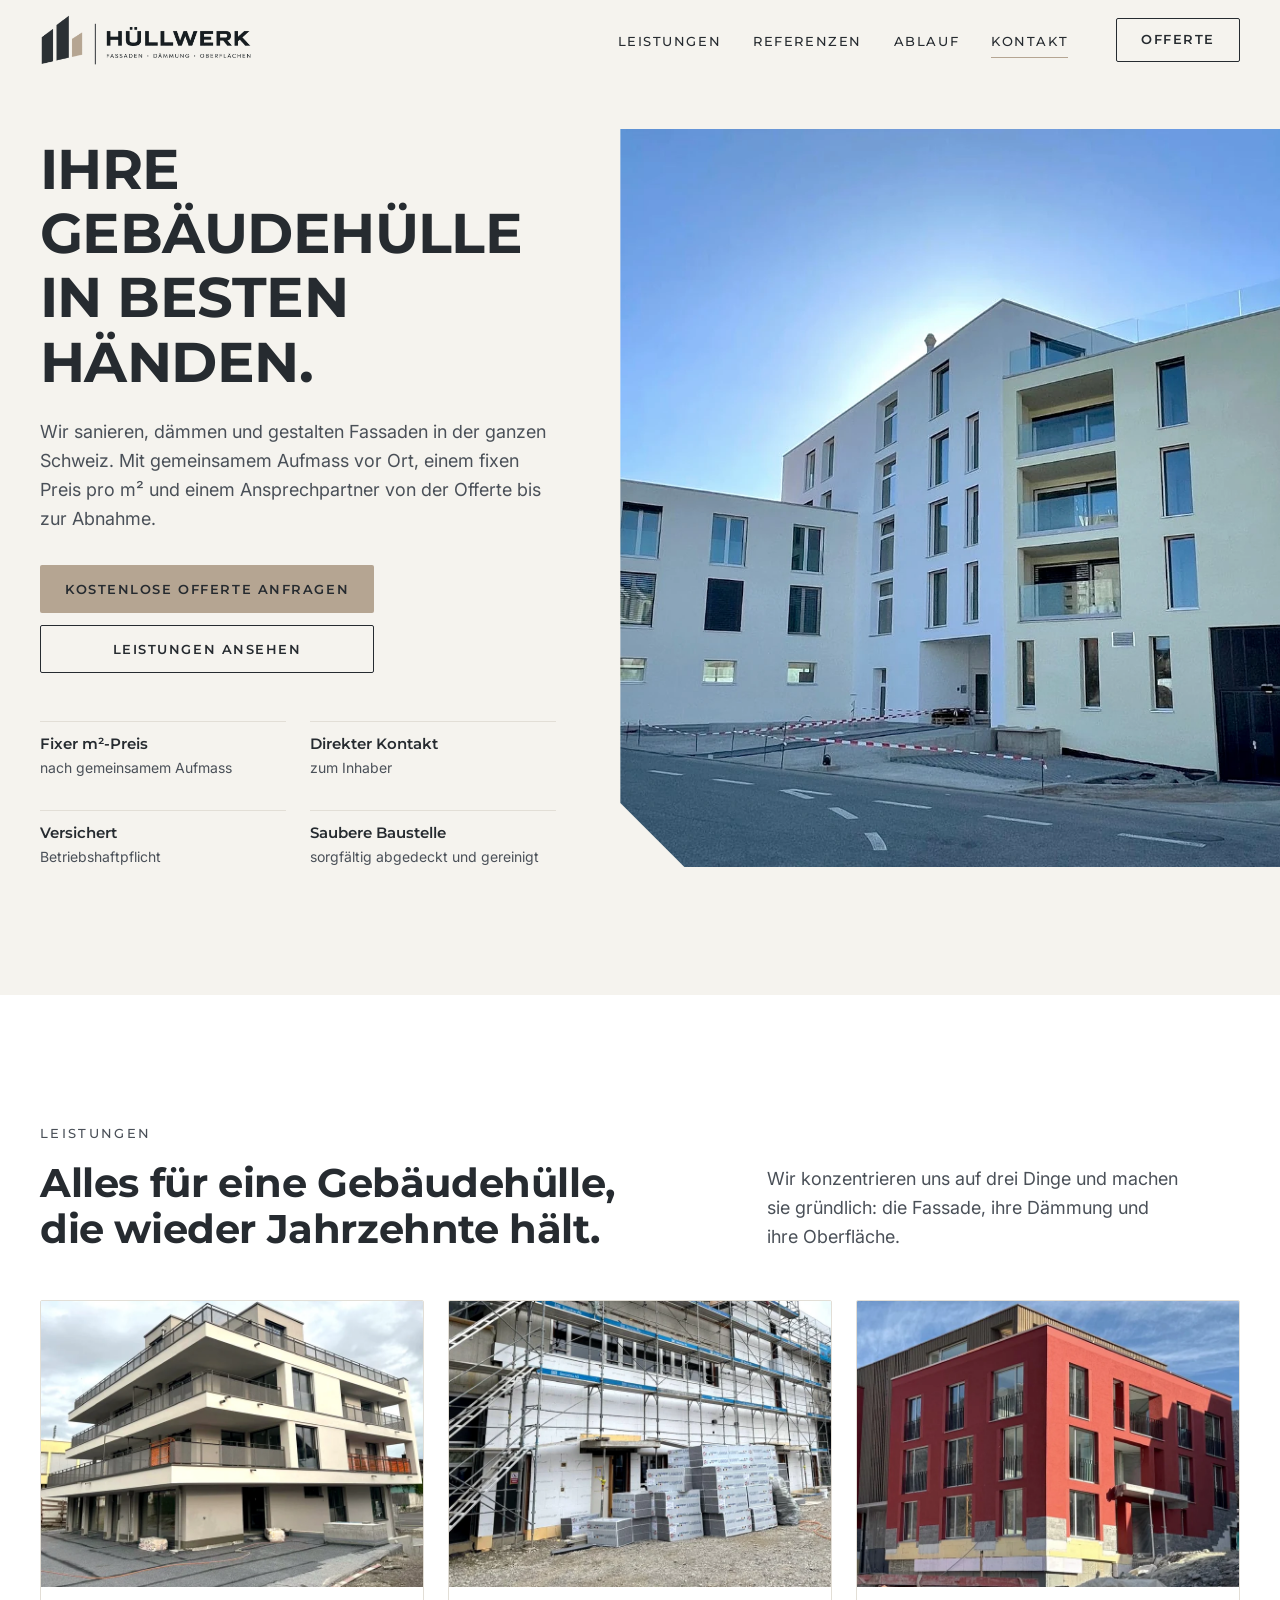
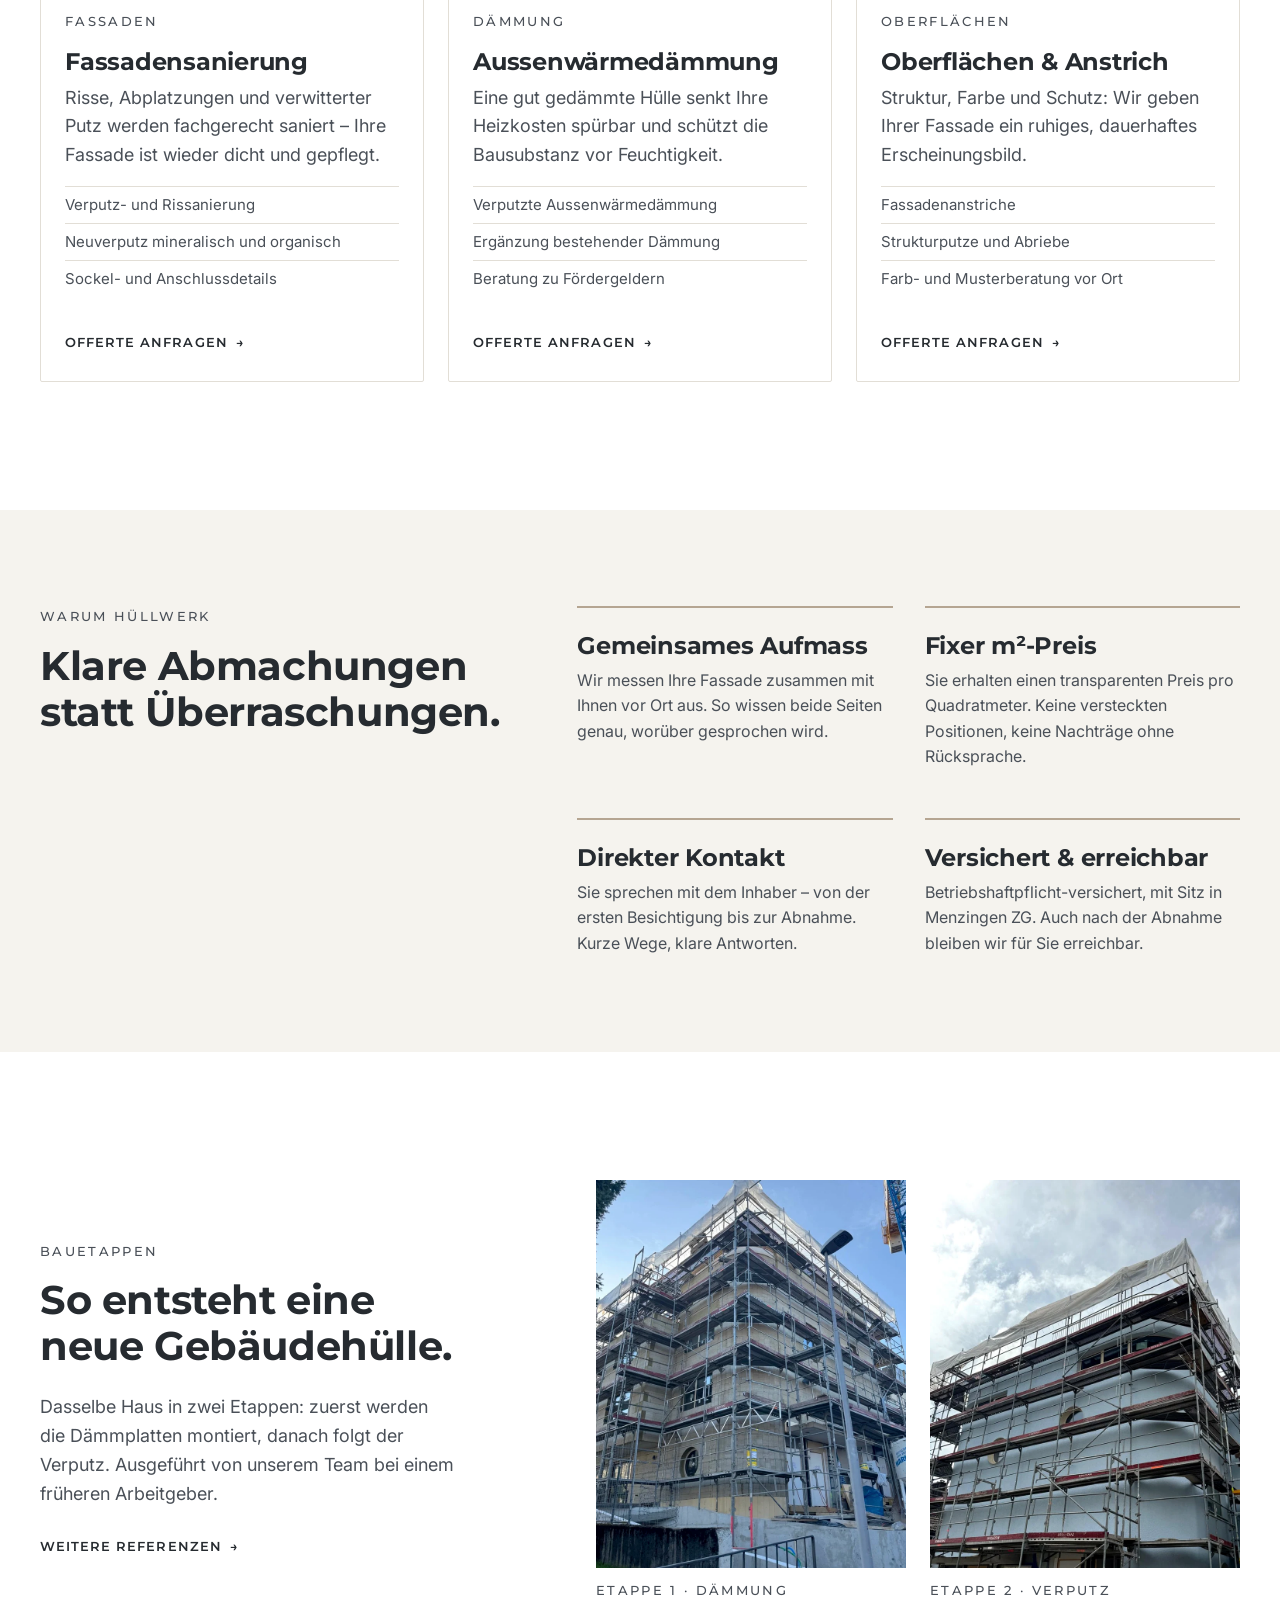
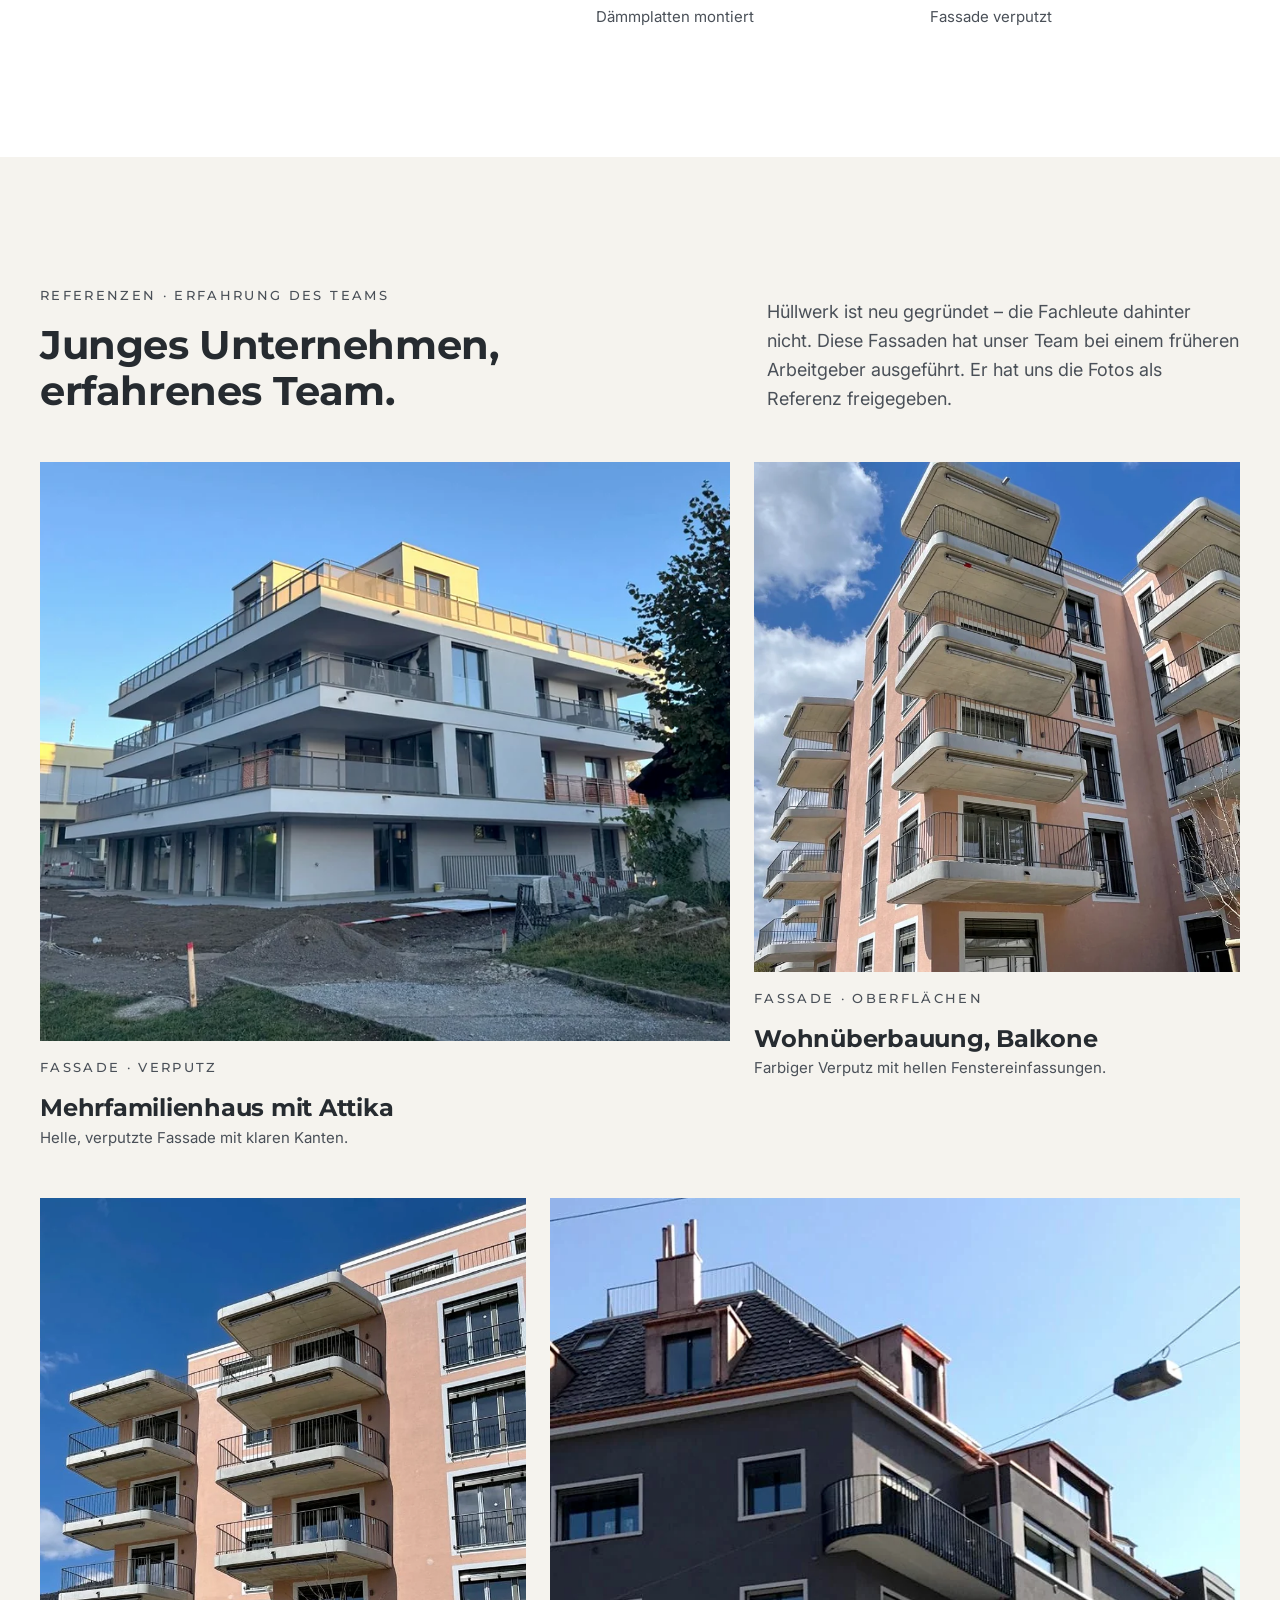
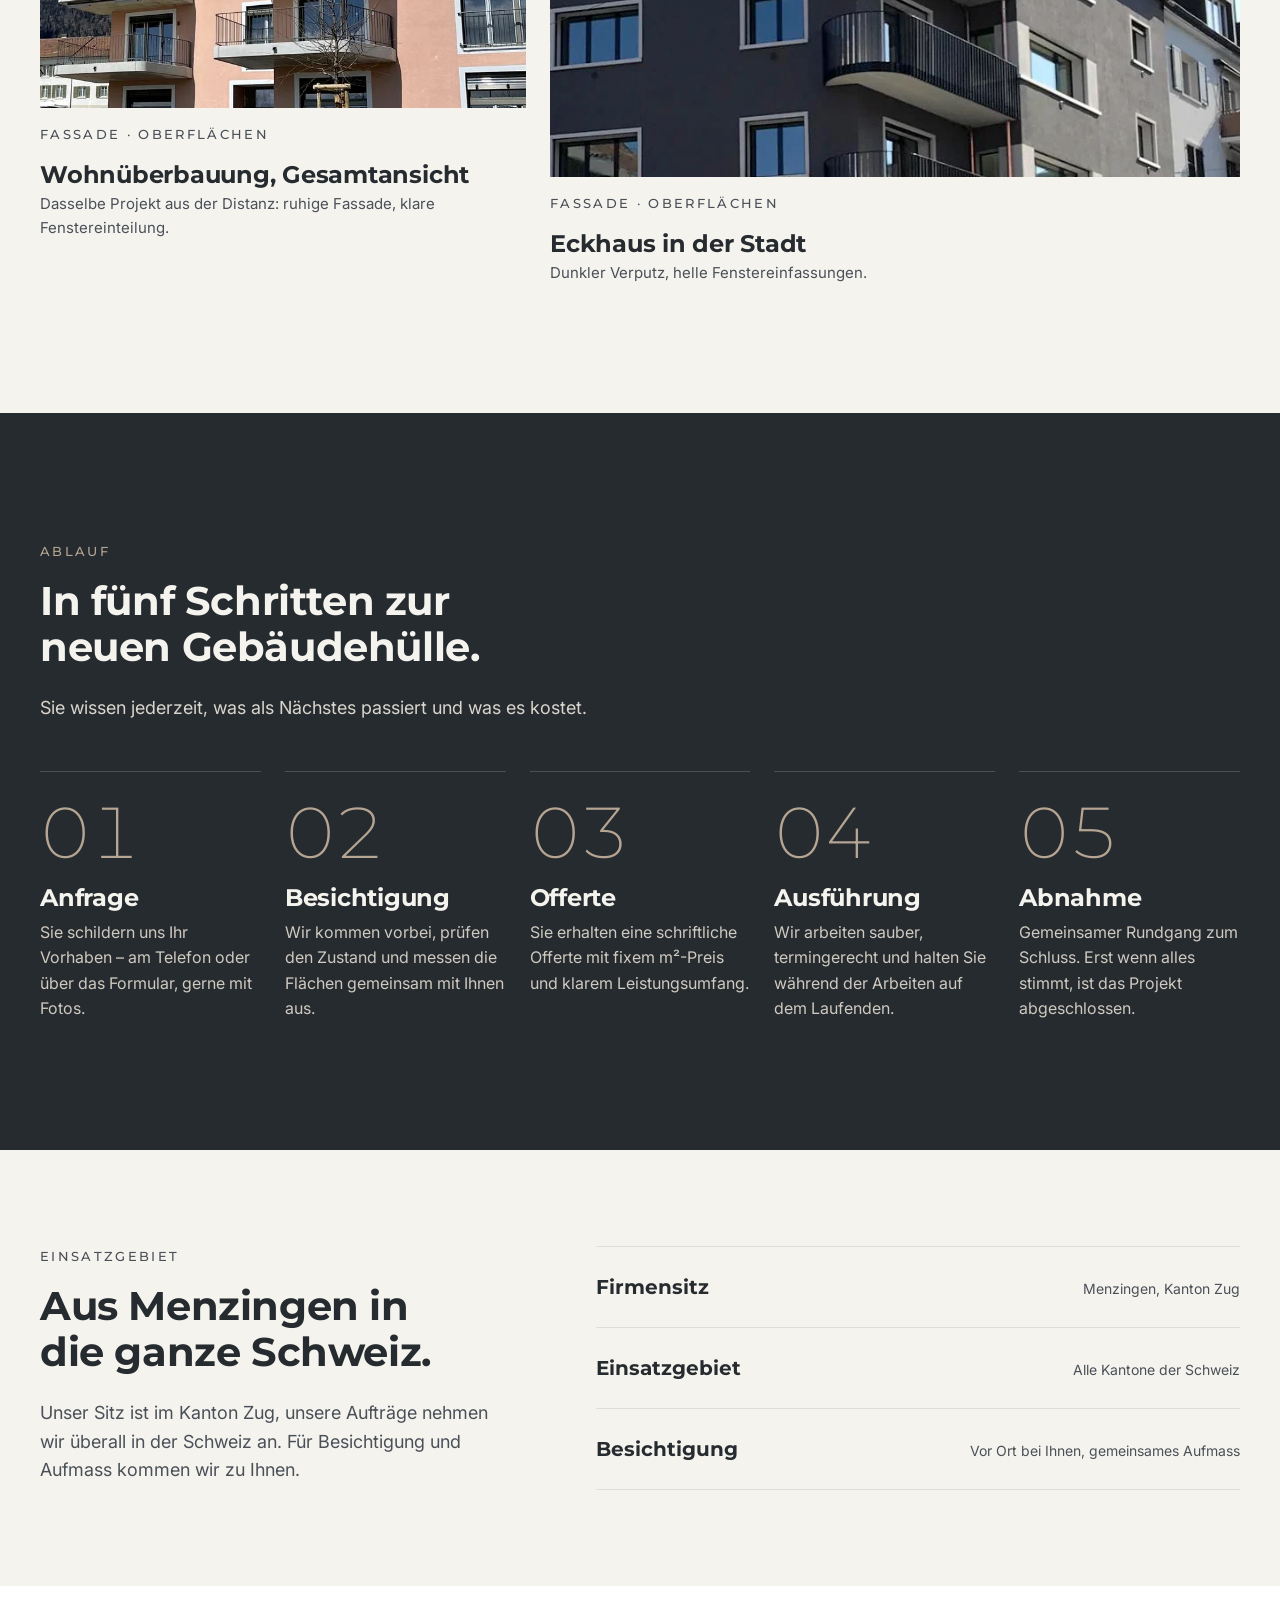
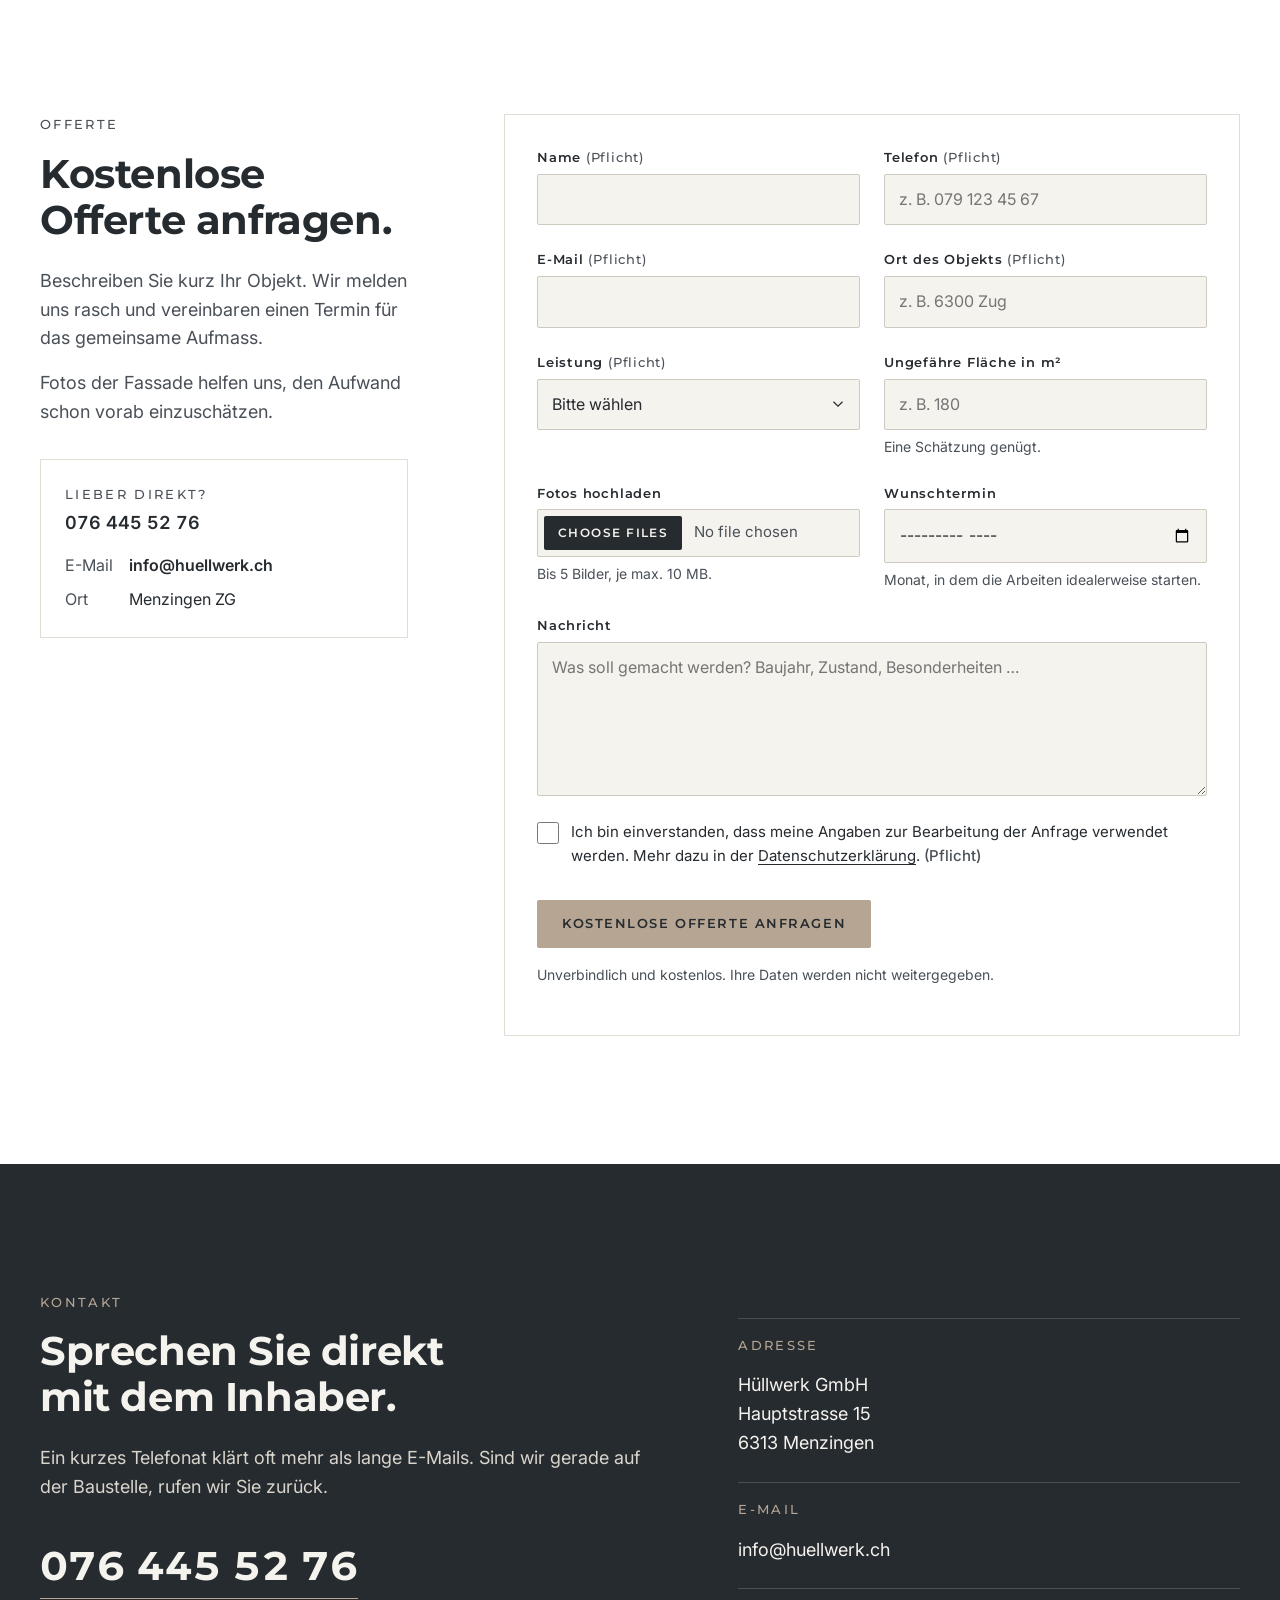
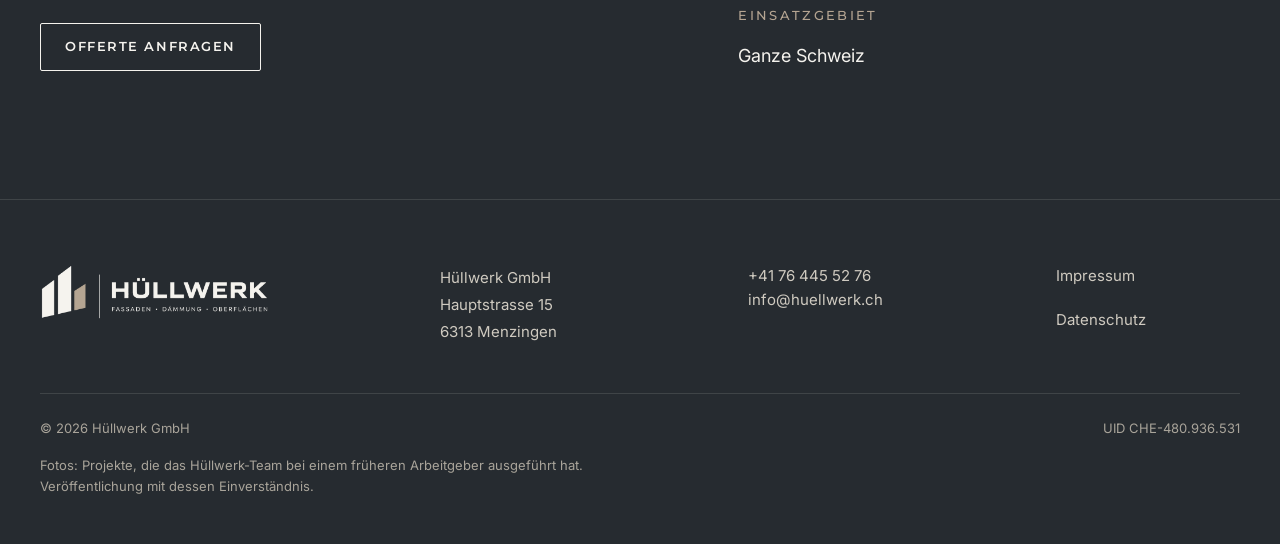
==== commit 85ae561d: "Feinschliff Startseite - Hero: gestaffelter Auftritt beim Laden, weniger Strasse im Foto,   Vorteile" ====
--- a/index.html
+++ b/index.html
@@ -79,7 +79,7 @@
     <span id="top"></span>
 
     <!-- Hero -->
-    <section class="hero" aria-labelledby="hero-titel">
+    <section class="hero hero--intro" aria-labelledby="hero-titel">
       <div class="container hero__grid">
         <div class="hero__text">
           <h1 id="hero-titel">Ihre Gebäudehülle in besten Händen.</h1>
@@ -94,7 +94,7 @@
                <img src="assets/img/hero-1600.webp" srcset="assets/img/hero-900.webp 900w, assets/img/hero-1600.webp 1600w"
                     sizes="(min-width: 960px) 55vw, 100vw" width="1600" height="1920"
                     alt="Frisch verputzte Fassade eines Mehrfamilienhauses" fetchpriority="high"> -->
-          <div class="photo"><img src="assets/img/projekte/hero-wohnhaus-hell-800.webp" srcset="assets/img/projekte/hero-wohnhaus-hell-800.webp 800w, assets/img/projekte/hero-wohnhaus-hell.webp 1310w" sizes="(min-width: 960px) 1000px, 100vw" width="1310" height="1200" alt="Neu verputztes Mehrfamilienhaus mit heller Fassade und verglasten Balkonen" fetchpriority="high"></div>
+          <div class="photo"><img src="assets/img/projekte/hero-wohnhaus-hell-800.webp" srcset="assets/img/projekte/hero-wohnhaus-hell-800.webp 800w, assets/img/projekte/hero-wohnhaus-hell.webp 1310w" sizes="(min-width: 960px) 1000px, 100vw" width="1310" height="1080" alt="Neu verputztes Mehrfamilienhaus mit heller Fassade und verglasten Balkonen" fetchpriority="high"></div>
         </div>
         <ul class="hero__facts" aria-label="Ihre Vorteile">
           <li><strong>Fixer m²-Preis</strong><span>nach gemeinsamem Aufmass</span></li>
@@ -108,16 +108,18 @@
     <!-- Leistungen -->
     <section class="section section--surface" id="leistungen" aria-labelledby="leistungen-titel">
       <div class="container">
-        <div class="section-head reveal">
-          <span class="label">Leistungen</span>
-          <h2 id="leistungen-titel">Alles für eine Gebäudehülle, die wieder Jahrzehnte hält.</h2>
+        <div class="section-head section-head--split reveal">
+          <div>
+            <span class="label">Leistungen</span>
+            <h2 id="leistungen-titel">Alles für eine Gebäudehülle, die wieder Jahrzehnte hält.</h2>
+          </div>
           <p class="lead">Wir konzentrieren uns auf drei Dinge und machen sie gründlich: die Fassade, ihre Dämmung und ihre Oberfläche.</p>
         </div>
         <div class="cards">
           <article class="card reveal">
             <div class="photo"><img src="assets/img/projekte/fassade-mehrfamilienhaus-800.webp" srcset="assets/img/projekte/fassade-mehrfamilienhaus-800.webp 800w, assets/img/projekte/fassade-mehrfamilienhaus.webp 1220w" sizes="(min-width: 960px) 380px, (min-width: 640px) 50vw, 100vw" width="1220" height="915" alt="Fertig verputzte Fassade eines Mehrfamilienhauses mit umlaufenden Balkonen" loading="lazy" decoding="async"></div>
             <div class="card__body">
-              <span class="label">01 · Fassaden</span>
+              <span class="label">Fassaden</span>
               <h3>Fassadensanierung</h3>
               <p>Risse, Abplatzungen und verwitterter Putz werden fachgerecht saniert – Ihre Fassade ist wieder dicht und gepflegt.</p>
               <ul class="card__list">
@@ -125,13 +127,13 @@
                 <li>Neuverputz mineralisch und organisch</li>
                 <li>Sockel- und Anschlussdetails</li>
               </ul>
-              <a class="text-link" href="#offerte" data-service="fassade">Mehr erfahren <span aria-hidden="true">→</span></a>
+              <a class="text-link" href="#offerte" data-service="fassade" aria-label="Offerte für Fassadensanierung anfragen">Offerte anfragen <span aria-hidden="true">→</span></a>
             </div>
           </article>
           <article class="card reveal">
             <div class="photo"><img src="assets/img/projekte/daemmung-eps-800.webp" srcset="assets/img/projekte/daemmung-eps-800.webp 800w, assets/img/projekte/daemmung-eps.webp 1040w" sizes="(min-width: 960px) 380px, (min-width: 640px) 50vw, 100vw" width="1040" height="780" alt="Gerüst an einer Fassade mit montierten Dämmplatten, davor gestapeltes Dämmmaterial" loading="lazy" decoding="async"></div>
             <div class="card__body">
-              <span class="label">02 · Dämmung</span>
+              <span class="label">Dämmung</span>
               <h3>Aussenwärmedämmung</h3>
               <p>Eine gut gedämmte Hülle senkt Ihre Heizkosten spürbar und schützt die Bausubstanz vor Feuchtigkeit.</p>
               <ul class="card__list">
@@ -139,13 +141,13 @@
                 <li>Ergänzung bestehender Dämmung</li>
                 <li>Beratung zu Fördergeldern</li>
               </ul>
-              <a class="text-link" href="#offerte" data-service="daemmung">Mehr erfahren <span aria-hidden="true">→</span></a>
+              <a class="text-link" href="#offerte" data-service="daemmung" aria-label="Offerte für Aussenwärmedämmung anfragen">Offerte anfragen <span aria-hidden="true">→</span></a>
             </div>
           </article>
           <article class="card reveal">
             <div class="photo"><img src="assets/img/projekte/oberflaeche-rot-800.webp" srcset="assets/img/projekte/oberflaeche-rot-800.webp 800w, assets/img/projekte/oberflaeche-rot.webp 960w" sizes="(min-width: 960px) 380px, (min-width: 640px) 50vw, 100vw" width="960" height="720" alt="Mehrfamilienhaus mit kräftig rotem Strukturputz und Natursteinsockel" loading="lazy" decoding="async"></div>
             <div class="card__body">
-              <span class="label">03 · Oberflächen</span>
+              <span class="label">Oberflächen</span>
               <h3>Oberflächen &amp; Anstrich</h3>
               <p>Struktur, Farbe und Schutz: Wir geben Ihrer Fassade ein ruhiges, dauerhaftes Erscheinungsbild.</p>
               <ul class="card__list">
@@ -153,7 +155,7 @@
                 <li>Strukturputze und Abriebe</li>
                 <li>Farb- und Musterberatung vor Ort</li>
               </ul>
-              <a class="text-link" href="#offerte" data-service="oberflaechen">Mehr erfahren <span aria-hidden="true">→</span></a>
+              <a class="text-link" href="#offerte" data-service="oberflaechen" aria-label="Offerte für Oberflächen &amp; Anstrich anfragen">Offerte anfragen <span aria-hidden="true">→</span></a>
             </div>
           </article>
         </div>
@@ -162,7 +164,7 @@
 
     <!-- Vertrauen -->
     <section class="section section--tight" aria-labelledby="vertrauen-titel">
-      <div class="container">
+      <div class="container trust-layout">
         <div class="section-head reveal">
           <span class="label">Warum Hüllwerk</span>
           <h2 id="vertrauen-titel">Klare Abmachungen statt Überraschungen.</h2>
@@ -213,9 +215,11 @@
     <!-- Referenzen -->
     <section class="section" id="referenzen" aria-labelledby="referenzen-titel">
       <div class="container">
-        <div class="section-head reveal">
-          <span class="label">Referenzen · Erfahrung des Teams</span>
-          <h2 id="referenzen-titel">Junges Unternehmen, erfahrenes Team.</h2>
+        <div class="section-head section-head--split reveal">
+          <div>
+            <span class="label">Referenzen · Erfahrung des Teams</span>
+            <h2 id="referenzen-titel">Junges Unternehmen, erfahrenes Team.</h2>
+          </div>
           <p class="lead">Hüllwerk ist neu gegründet – die Fachleute dahinter nicht. Diese Fassaden hat unser Team bei einem früheren Arbeitgeber ausgeführt. Er hat uns die Fotos als Referenz freigegeben.</p>
         </div>
         <div class="refs">
--- a/assets/css/styles.css
+++ b/assets/css/styles.css
@@ -39,6 +39,13 @@
 }
 
 img { max-width: 100%; display: block; }
+::selection { background: var(--color-accent); color: var(--color-ink); }
+html { scrollbar-color: #C9C2B6 var(--color-bg); accent-color: var(--color-ink); }
+input, textarea { caret-color: var(--color-ink); }
+a { text-underline-offset: .22em; text-decoration-thickness: 1px; }
+.contact__phone, .step__num, .contact-person a[href^="tel"], .hero__facts strong { font-variant-numeric: tabular-nums; }
+h1, h2, h3 { text-wrap: balance; }
+.lead, .card__body p { text-wrap: pretty; }
 a { color: inherit; }
 p { margin: 0 0 var(--s-3); }
 p:last-child { margin-bottom: 0; }
@@ -89,6 +96,19 @@
 .section--dark .label { color: var(--color-accent); }
 
 .section-head { max-width: 720px; margin-bottom: var(--s-6); }
+.section-head--split .lead { margin: 0; }
+
+/* Hero-Auftritt: einmal beim Laden, gestaffelt */
+@keyframes rise { from { opacity: 0; transform: translateY(16px); } }
+@keyframes settle { from { opacity: 0; } }
+.hero--intro .hero__text > *, .hero--intro .hero__facts li { animation: rise .5s var(--ease) both; }
+.hero--intro .hero__text > :nth-child(2) { animation-delay: .08s; }
+.hero--intro .hero__text > :nth-child(3) { animation-delay: .16s; }
+.hero--intro .hero__facts li { animation-delay: .28s; }
+.hero--intro .hero__facts li:nth-child(2) { animation-delay: .34s; }
+.hero--intro .hero__facts li:nth-child(3) { animation-delay: .40s; }
+.hero--intro .hero__facts li:nth-child(4) { animation-delay: .46s; }
+.hero--intro .hero__media .photo { animation: settle .8s var(--ease) .05s both; }
 .lead { font-size: 18px; color: var(--color-ink-soft); max-width: 62ch; }
 .section--dark .lead { color: #D9D5CC; }
 
@@ -210,14 +230,13 @@
   clip-path: polygon(0 0, 100% 0, 100% 100%, 0 calc(100% - 40px));
 }
 .hero__media .photo::after { left: auto; right: var(--s-3); }
-.hero__media .photo img { object-position: 62% 45%; }
+.hero__media .photo img { object-position: 62% 50%; }
 
 .hero__facts {
-  list-style: none; margin: 0; padding: var(--s-4) 0 0;
-  border-top: 1px solid var(--color-line);
+  list-style: none; margin: 0; padding: 0;
   display: grid; grid-template-columns: 1fr 1fr; gap: var(--s-4) var(--s-3);
 }
-.hero__facts li { border-left: 2px solid var(--color-accent); padding-left: 12px; }
+.hero__facts li { border-top: 1px solid var(--color-line); padding-top: 12px; }
 .hero__facts strong { display: block; font-family: var(--font-head); font-size: 15px; font-weight: 600; line-height: 1.3; margin-bottom: 4px; }
 .hero__facts span { display: block; font-size: 14px; line-height: 1.45; color: var(--color-ink-soft); }
 
@@ -347,7 +366,14 @@
 .field select { appearance: none; padding-right: 40px; cursor: pointer;
   background: var(--color-bg) url("data:image/svg+xml,%3Csvg xmlns='http://www.w3.org/2000/svg' viewBox='0 0 24 24' fill='none' stroke='%23262B30' stroke-width='1.6'%3E%3Cpath d='M6 9l6 6 6-6'/%3E%3C/svg%3E") right 12px center / 18px no-repeat; }
 .field textarea { min-height: 140px; resize: vertical; }
-.field input[type="file"] { padding: 10px; cursor: pointer; }
+.field input[type="file"] { padding: 6px; cursor: pointer; font-size: 15px; color: var(--color-ink-soft); }
+.field input[type="file"]::file-selector-button {
+  font: 600 12px/1 var(--font-head); letter-spacing: .12em; text-transform: uppercase;
+  min-height: 34px; padding: 0 14px; margin-right: 12px; cursor: pointer;
+  background: var(--color-ink); color: var(--color-bg); border: 0; border-radius: var(--radius);
+  transition: background-color .2s var(--ease);
+}
+.field input[type="file"]:hover::file-selector-button { background: var(--color-ink-soft); }
 .field input:hover, .field select:hover, .field textarea:hover { border-color: var(--color-ink-soft); }
 .field input:focus-visible, .field select:focus-visible, .field textarea:focus-visible { outline: 2px solid var(--color-ink); outline-offset: 0; border-color: var(--color-ink); }
 .field.has-error input, .field.has-error select, .field.has-error textarea { border-color: var(--color-error); }
@@ -484,7 +510,11 @@
   }
 
   .cards { grid-template-columns: repeat(3, 1fr); }
-  .trust { grid-template-columns: repeat(4, 1fr); }
+  .section-head--split { max-width: none; display: grid; grid-template-columns: 7fr 5fr; gap: var(--s-7); align-items: end; }
+  .section-head--split h2 { margin-bottom: 0; }
+  .trust-layout { display: grid; grid-template-columns: 5fr 7fr; gap: var(--s-7); align-items: start; }
+  .trust-layout .section-head { position: sticky; top: 112px; margin-bottom: 0; }
+  .trust { grid-template-columns: repeat(2, 1fr); gap: var(--s-6) var(--s-5); }
   .split { grid-template-columns: 5fr 7fr; gap: var(--s-8); }
   .refs { grid-template-columns: repeat(12, 1fr); row-gap: var(--s-6); }
   .ref:nth-child(1) { grid-column: span 7; }
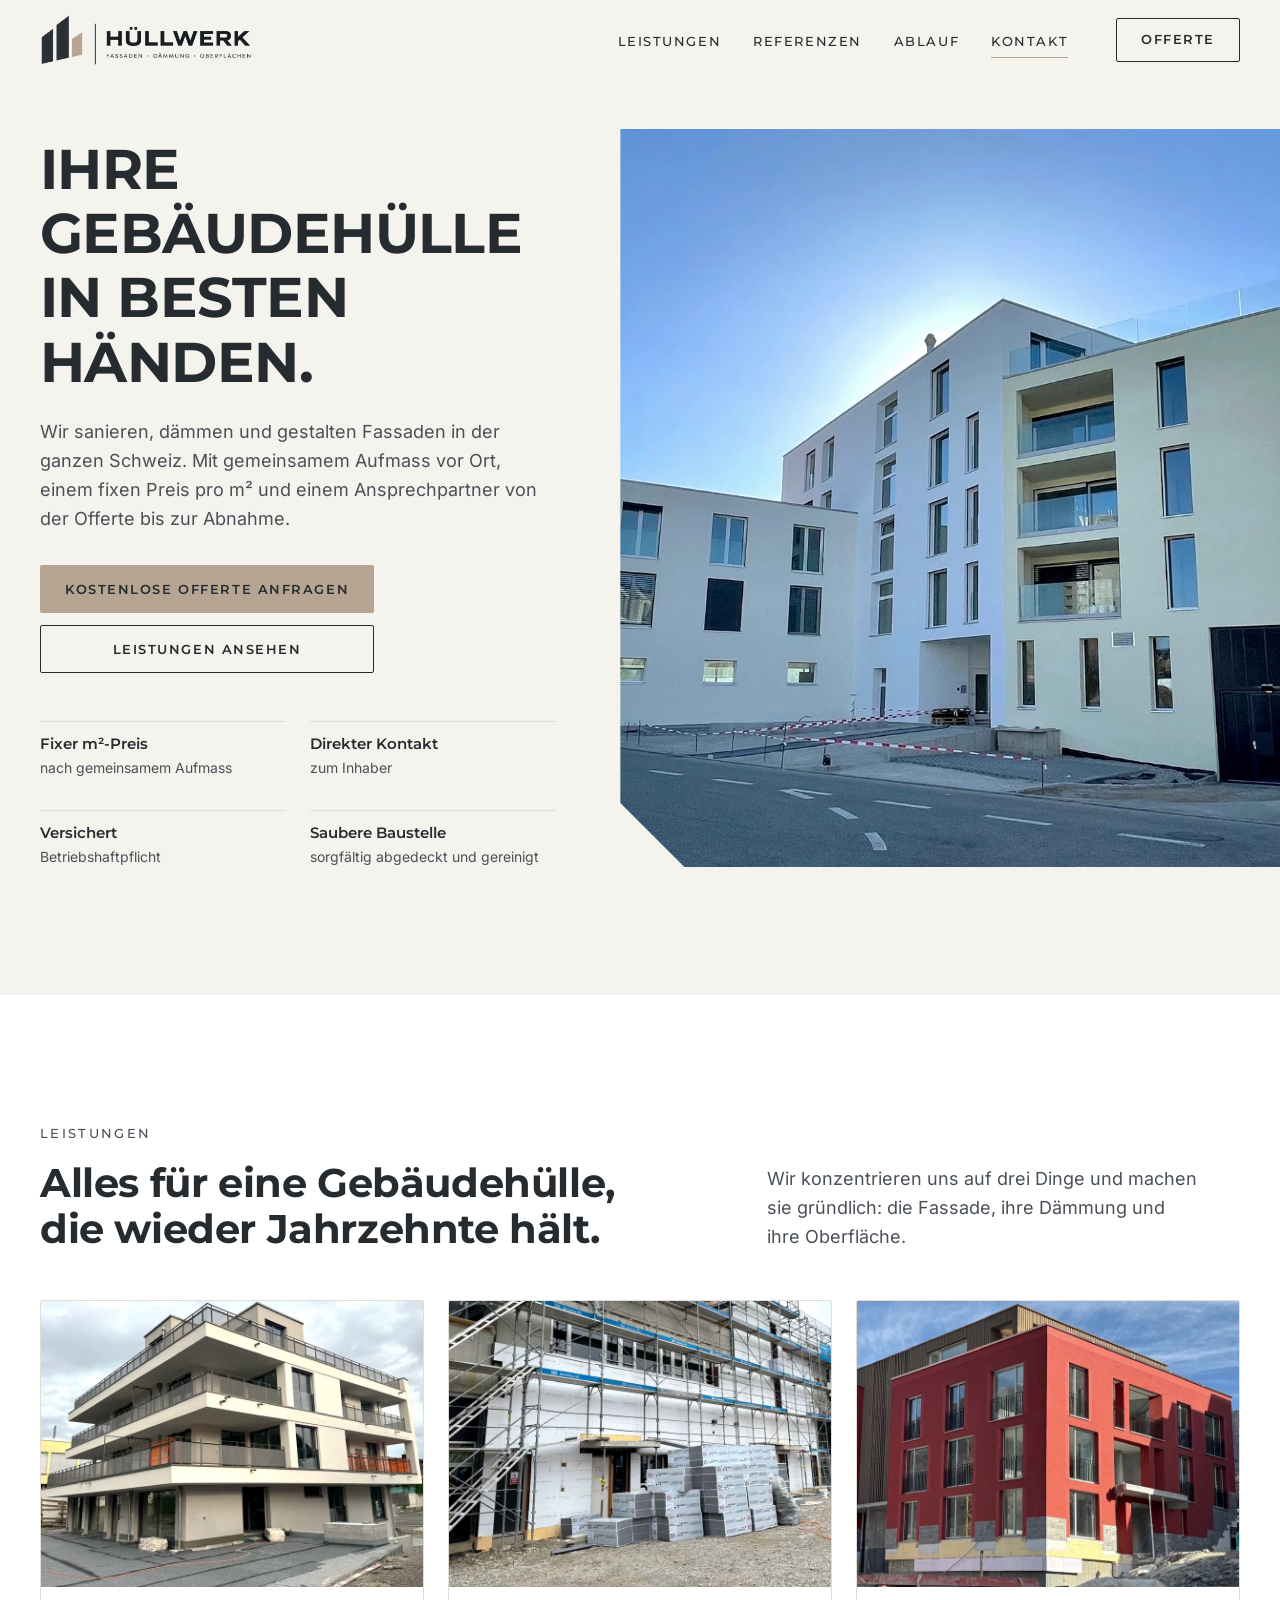
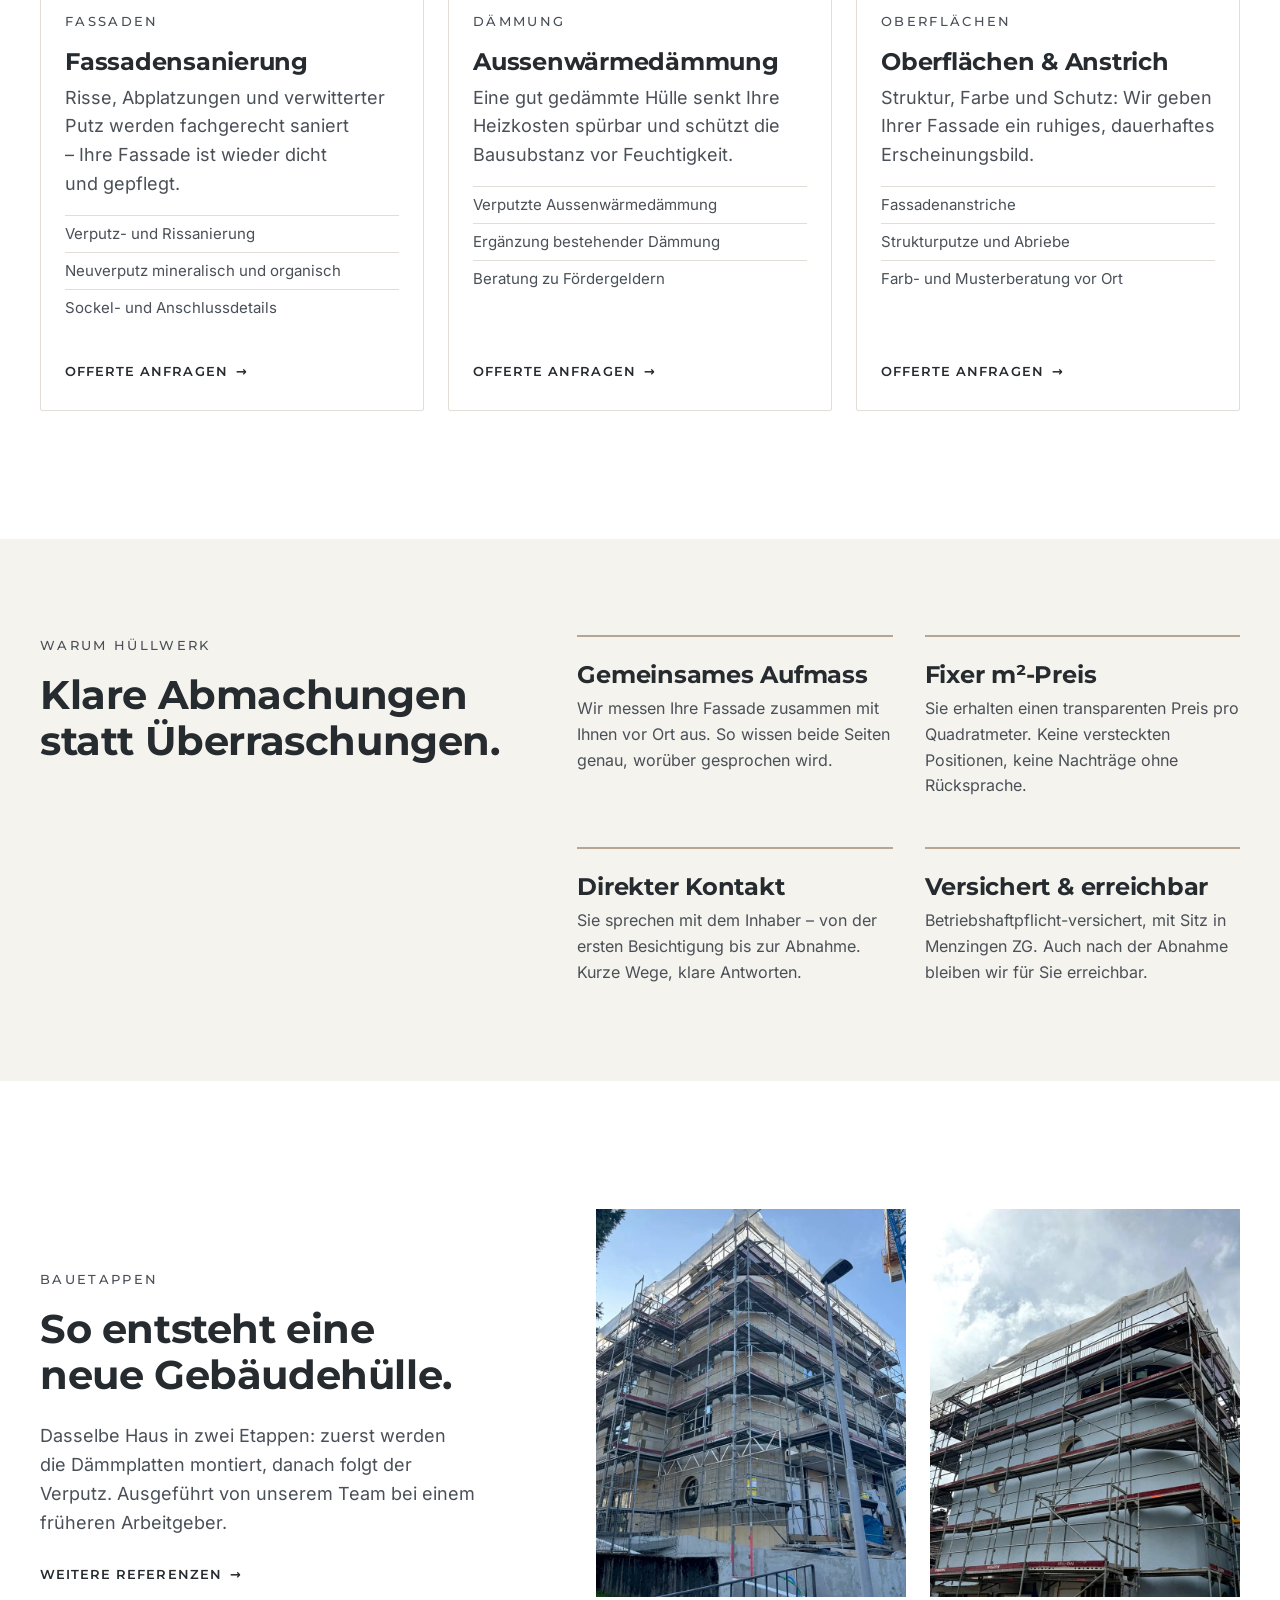
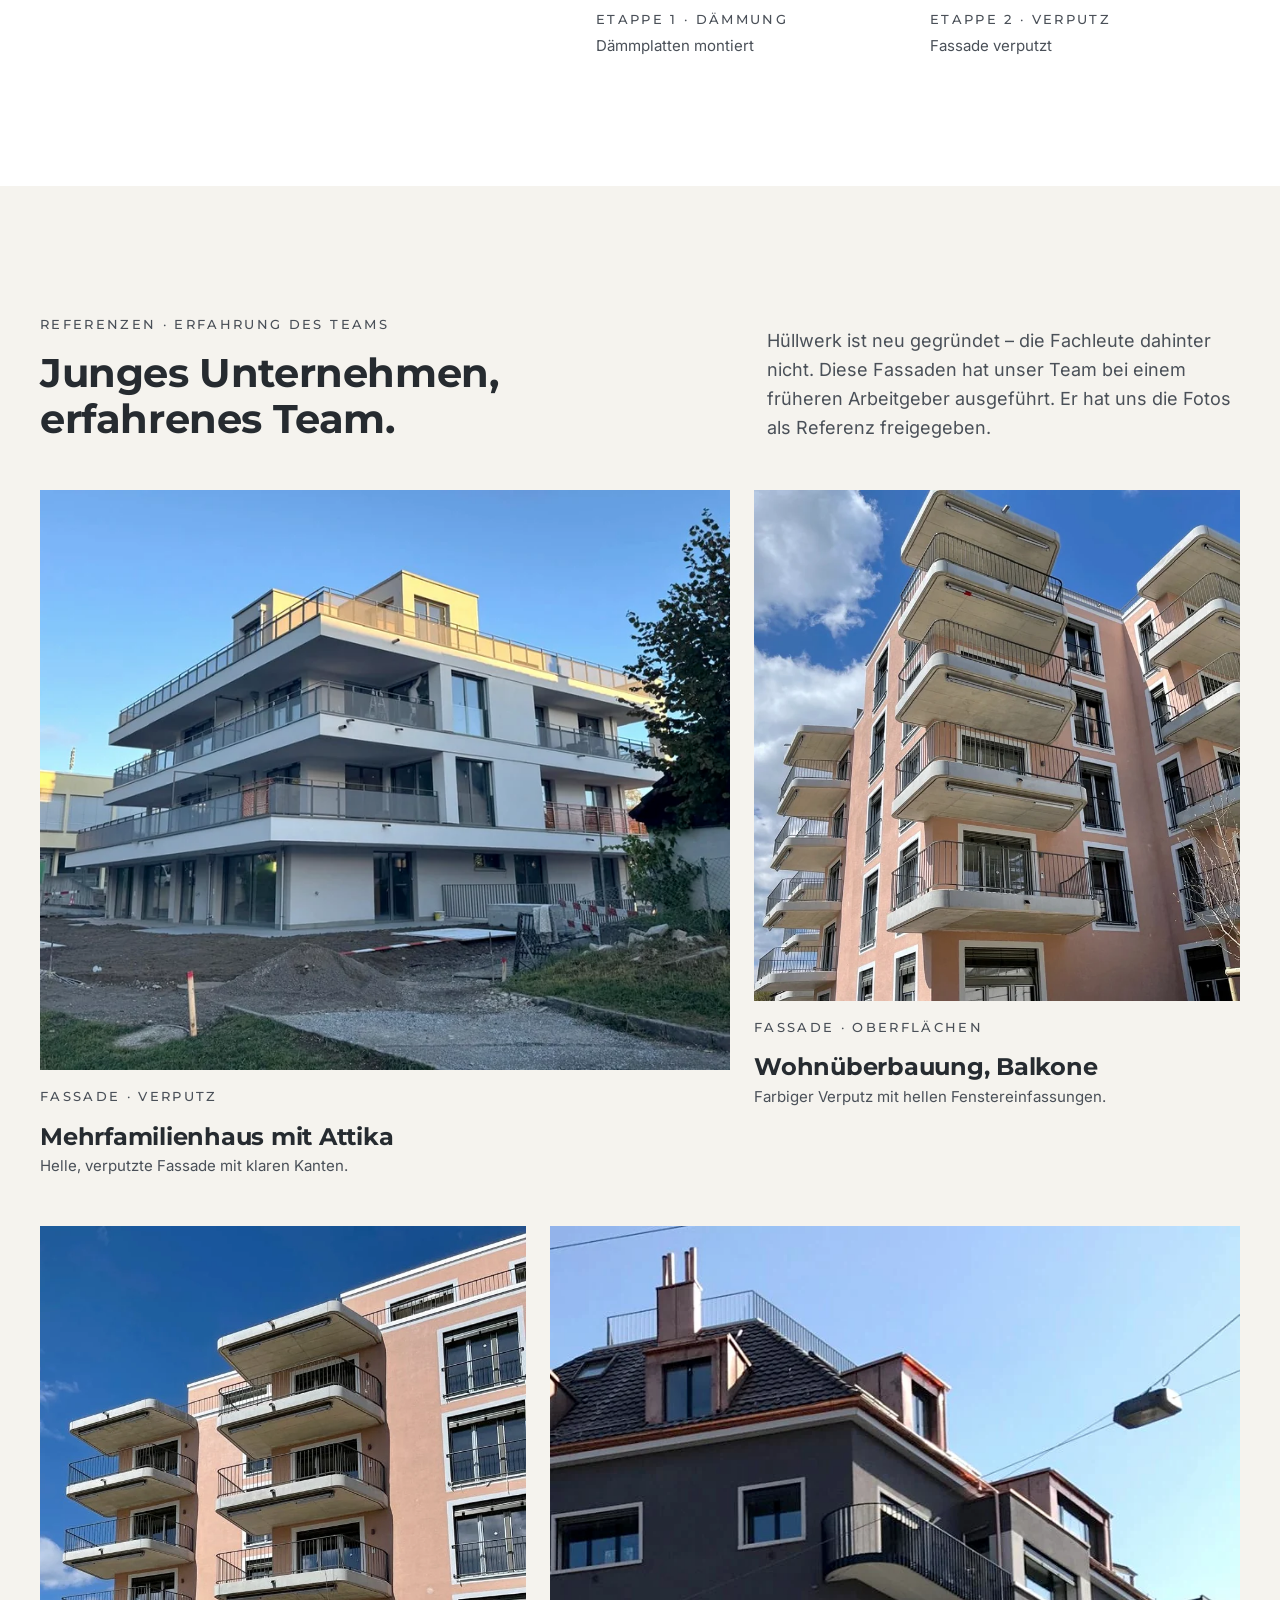
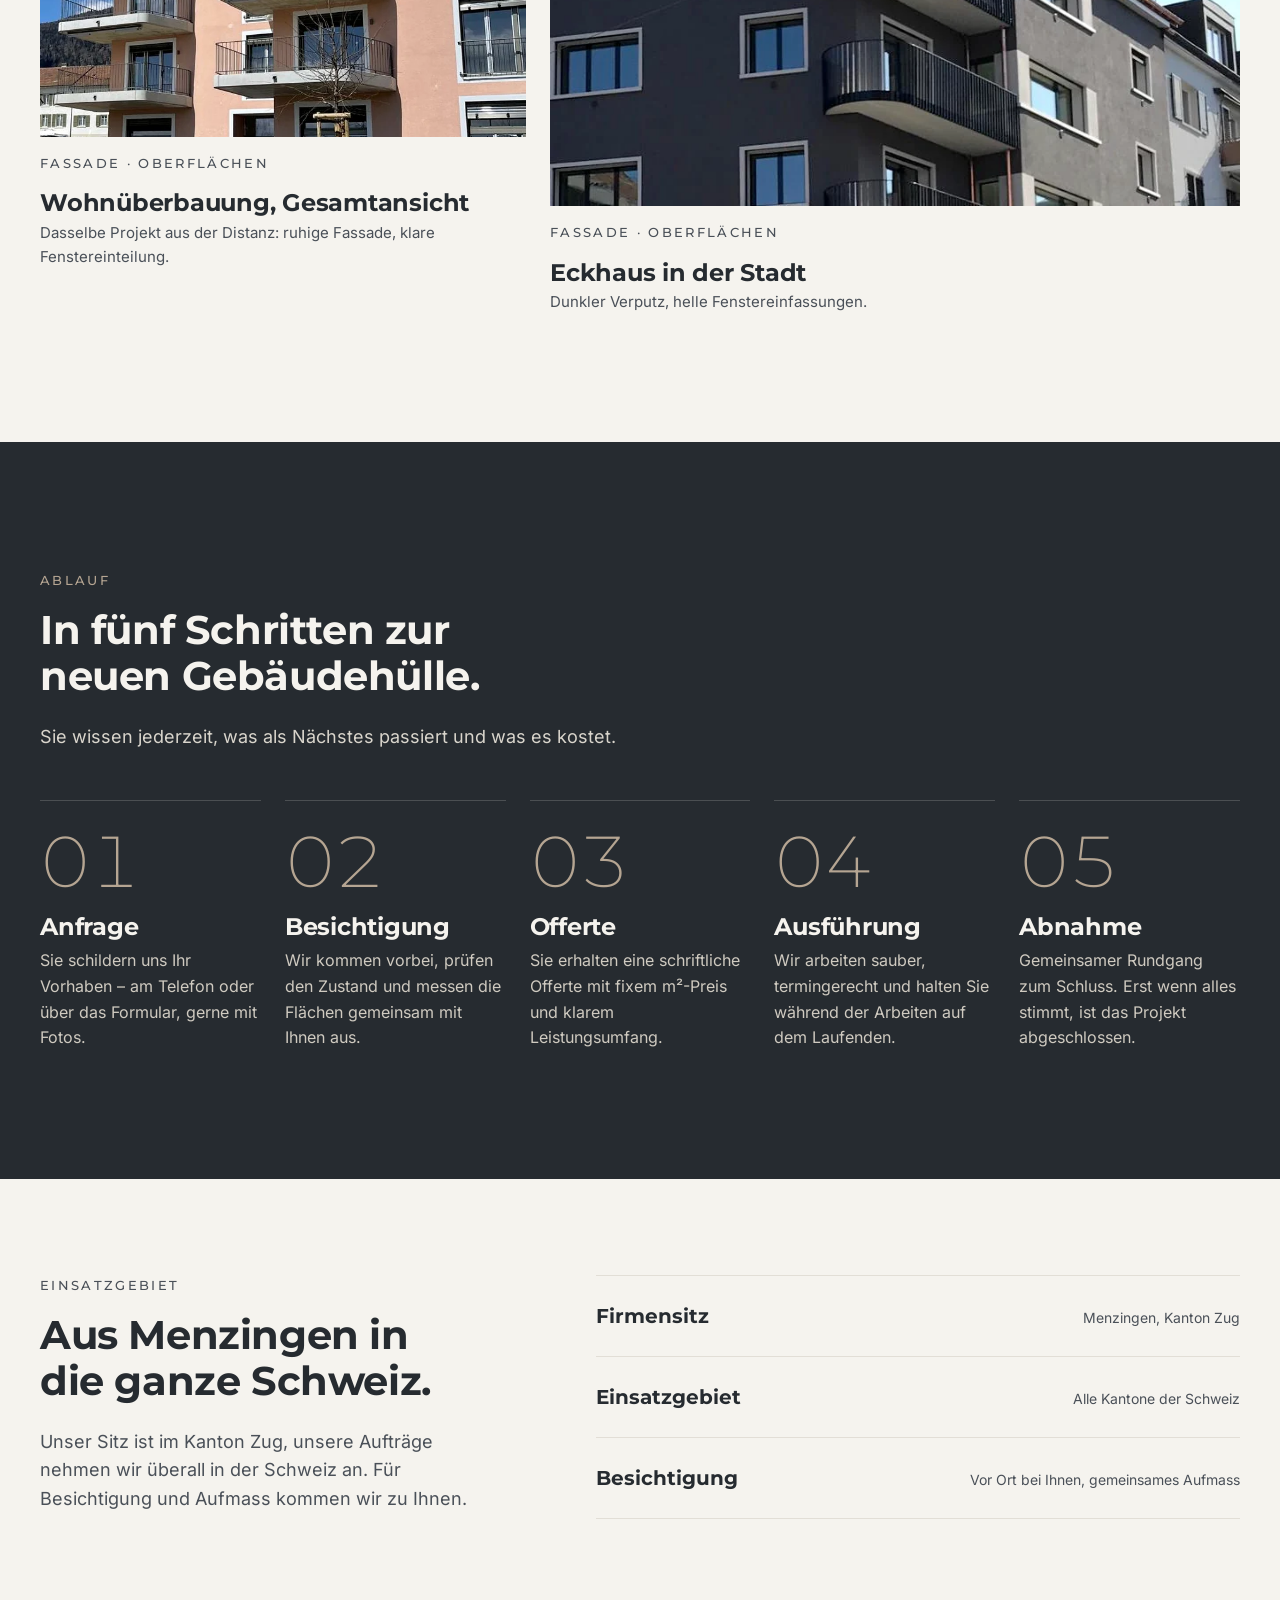
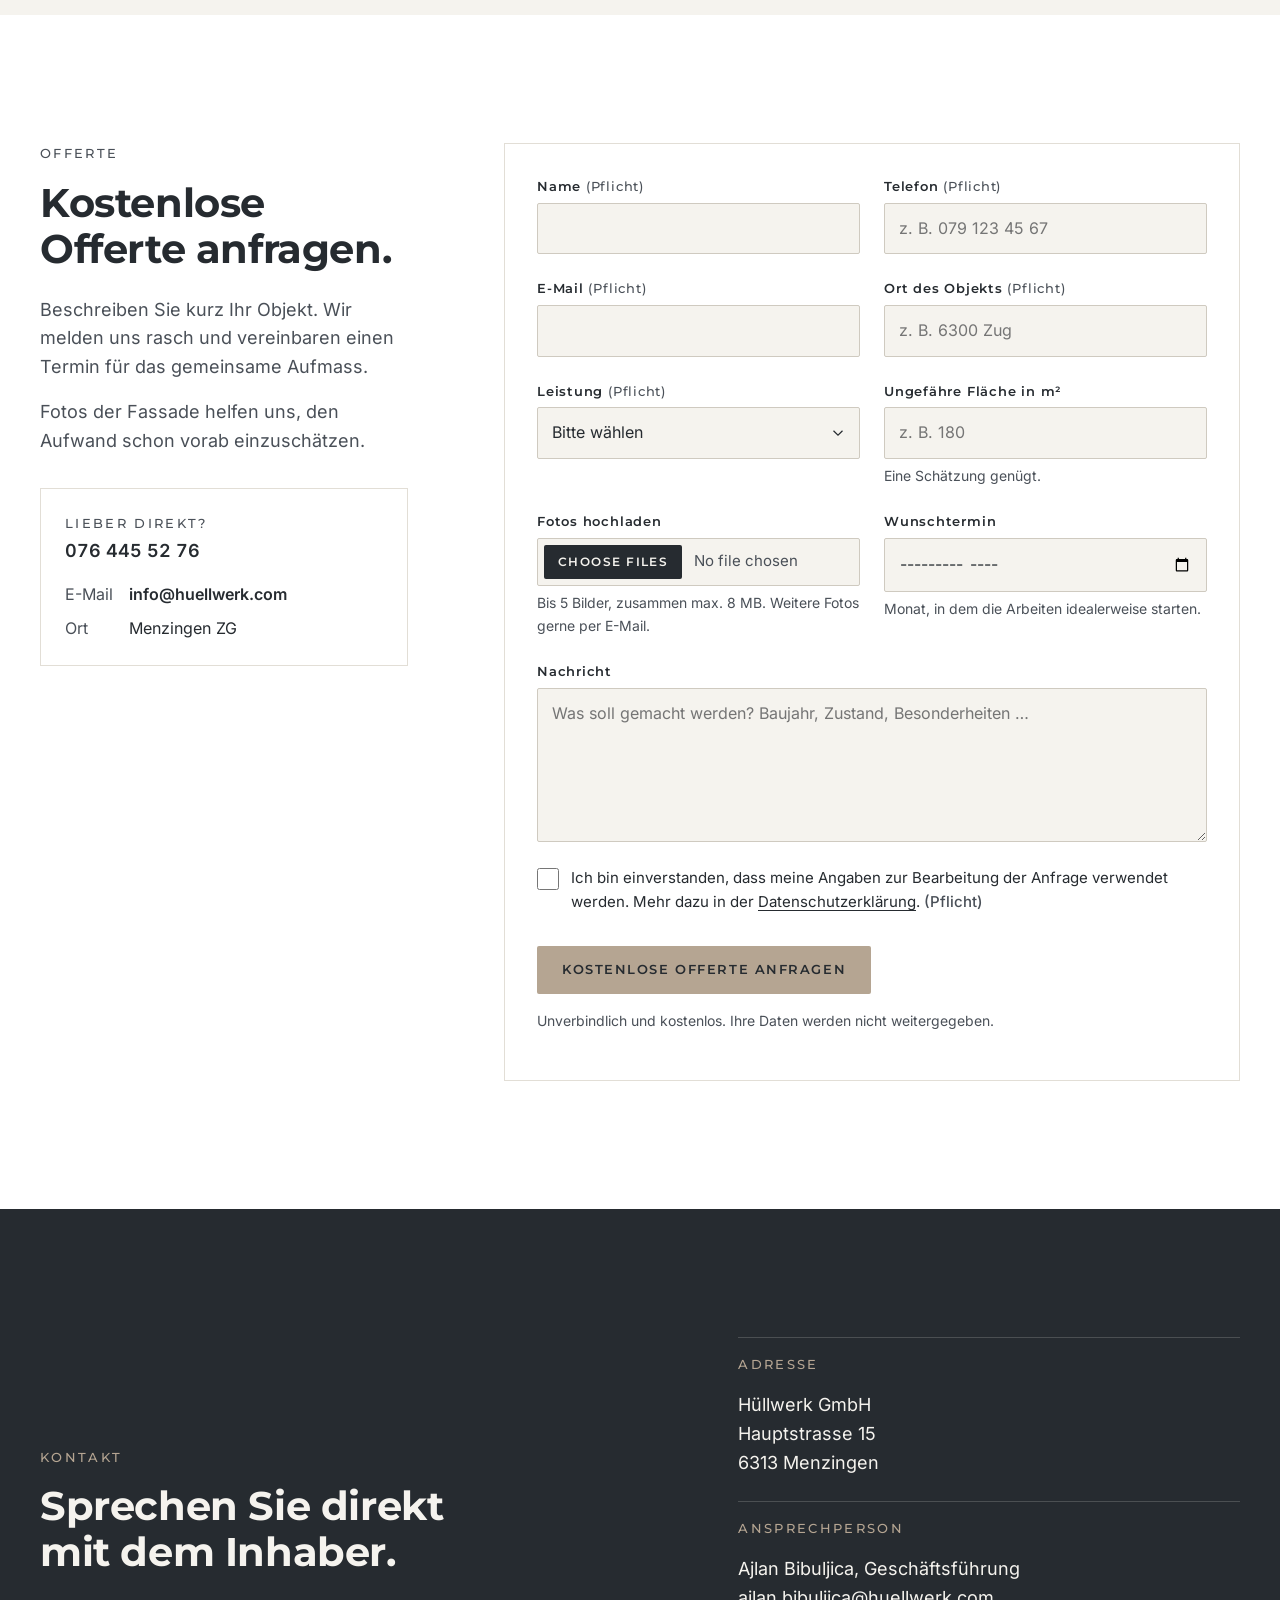
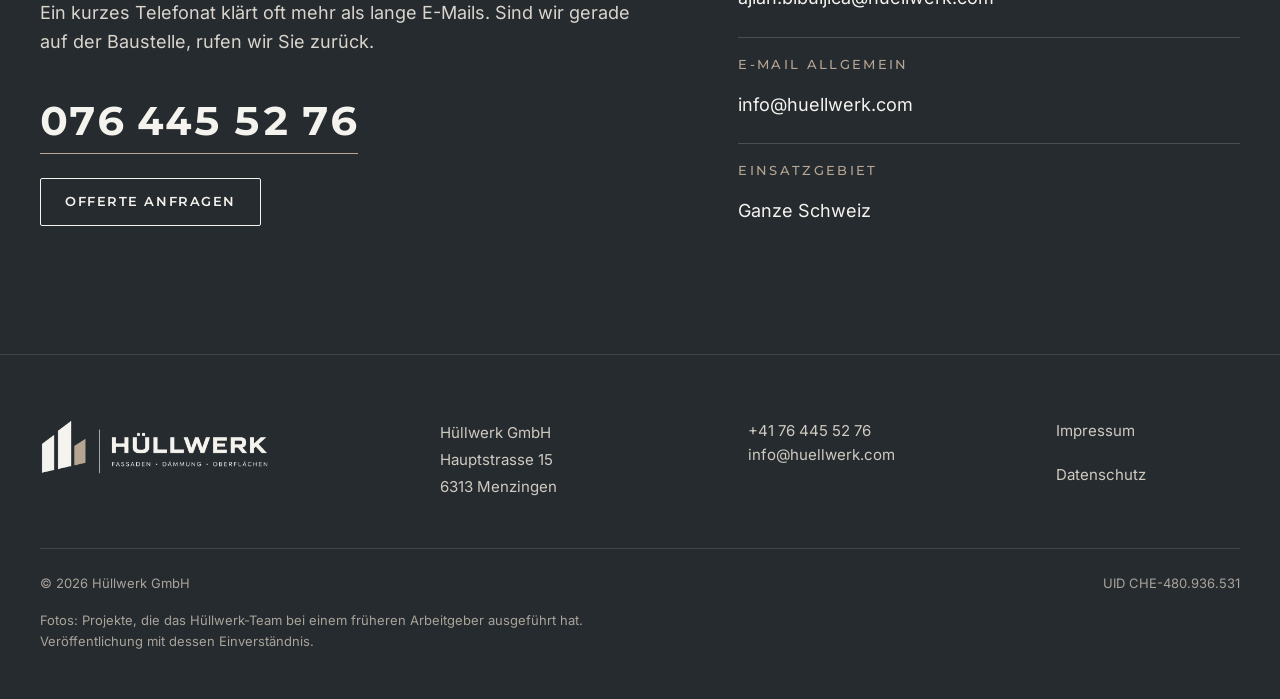
==== commit 2b7ca231: "Livegang vorbereiten: huellwerk.com, Impressum, lokale Schriften - E-Mail-Adressen auf huellwerk.com" ====
--- a/index.html
+++ b/index.html
@@ -9,11 +9,17 @@
   <meta property="og:title" content="Hüllwerk GmbH · Ihre Gebäudehülle in besten Händen">
   <meta property="og:description" content="Fassaden, Dämmung und Oberflächen – aus Menzingen ZG für die ganze Schweiz.">
   <meta property="og:locale" content="de_CH">
+  <link rel="canonical" href="https://huellwerk.com/">
+  <meta property="og:type" content="website">
+  <meta property="og:url" content="https://huellwerk.com/">
+  <meta property="og:image" content="https://huellwerk.com/assets/img/og-huellwerk.jpg">
+  <meta property="og:image:width" content="1200">
+  <meta property="og:image:height" content="630">
+  <meta name="twitter:card" content="summary_large_image">
   <link rel="icon" href="assets/img/favicon.png" type="image/png">
   <link rel="apple-touch-icon" href="assets/img/apple-touch-icon.png">
-  <link rel="preconnect" href="https://fonts.googleapis.com">
-  <link rel="preconnect" href="https://fonts.gstatic.com" crossorigin>
-  <link href="https://fonts.googleapis.com/css2?family=Inter:wght@400;500;600&family=Montserrat:wght@200;500;600;700&display=swap" rel="stylesheet">
+  <link rel="preload" href="assets/fonts/montserrat-latin-700-normal.woff2" as="font" type="font/woff2" crossorigin>
+  <link rel="preload" href="assets/fonts/inter-latin-400-normal.woff2" as="font" type="font/woff2" crossorigin>
   <link rel="stylesheet" href="assets/css/styles.css">
   <script type="application/ld+json">
   {
@@ -21,6 +27,10 @@
     "@type": "HomeAndConstructionBusiness",
     "name": "Hüllwerk GmbH",
     "description": "Fachbetrieb für die Gebäudehülle: Fassaden, Dämmung, Oberflächen.",
+    "url": "https://huellwerk.com/",
+    "logo": "https://huellwerk.com/assets/img/logo/huellwerk-logo.png",
+    "image": "https://huellwerk.com/assets/img/og-huellwerk.jpg",
+    "email": "info@huellwerk.com",
     "telephone": "+41764455276",
     "address": {
       "@type": "PostalAddress",
@@ -325,13 +335,15 @@
             <span class="label" style="margin-bottom:4px">Lieber direkt?</span>
             <a href="tel:+41764455276">076 445 52 76</a>
             <dl>
-              <dt>E-Mail</dt><dd><a href="mailto:info@huellwerk.ch">info@huellwerk.ch</a></dd>
+              <dt>E-Mail</dt><dd><a href="mailto:info@huellwerk.com">info@huellwerk.com</a></dd>
               <dt>Ort</dt><dd>Menzingen ZG</dd>
             </dl>
           </div>
         </aside>
 
-        <form class="form reveal" id="offer-form" action="#" method="post" enctype="multipart/form-data" novalidate>
+        <form class="form reveal" id="offer-form" name="offerte" action="/danke.html" method="post" enctype="multipart/form-data" data-netlify="true" netlify-honeypot="firma-website" novalidate>
+          <input type="hidden" name="form-name" value="offerte">
+          <p class="visually-hidden" aria-hidden="true"><label>Nicht ausfüllen: <input name="firma-website" tabindex="-1" autocomplete="off"></label></p>
           <div class="form__grid">
             <div class="field">
               <label for="f-name">Name <span class="req">(Pflicht)</span></label>
@@ -373,7 +385,7 @@
             <div class="field">
               <label for="f-fotos">Fotos hochladen</label>
               <input id="f-fotos" name="fotos" type="file" accept="image/*" multiple aria-describedby="h-fotos e-fotos">
-              <span class="hint" id="h-fotos">Bis 5 Bilder, je max. 10 MB.</span>
+              <span class="hint" id="h-fotos">Bis 5 Bilder, zusammen max. 8 MB. Weitere Fotos gerne per E-Mail.</span>
               <p class="field__error" id="e-fotos" aria-live="polite"></p>
             </div>
             <div class="field">
@@ -412,7 +424,8 @@
         </div>
         <ul class="contact__list reveal">
           <li><span class="label">Adresse</span>Hüllwerk GmbH<br>Hauptstrasse 15<br>6313 Menzingen</li>
-          <li><span class="label">E-Mail</span><a href="mailto:info@huellwerk.ch">info@huellwerk.ch</a></li>
+          <li><span class="label">Ansprechperson</span>Ajlan Bibuljica, Geschäftsführung<br><a href="mailto:ajlan.bibuljica@huellwerk.com">ajlan.bibuljica@huellwerk.com</a></li>
+          <li><span class="label">E-Mail allgemein</span><a href="mailto:info@huellwerk.com">info@huellwerk.com</a></li>
           <li><span class="label">Einsatzgebiet</span>Ganze Schweiz</li>
         </ul>
       </div>
@@ -438,7 +451,7 @@
         </address>
         <div>
           <a href="tel:+41764455276">+41 76 445 52 76</a><br>
-          <a href="mailto:info@huellwerk.ch">info@huellwerk.ch</a>
+          <a href="mailto:info@huellwerk.com">info@huellwerk.com</a>
         </div>
         <ul class="footer__links">
           <li><a href="impressum.html">Impressum</a></li>
--- a/assets/css/styles.css
+++ b/assets/css/styles.css
@@ -1,4 +1,14 @@
 /* Hüllwerk GmbH – Stylesheet nach DESIGN.md */
+
+/* Schriften lokal (SIL Open Font License, siehe assets/fonts) */
+@font-face { font-family: "Inter"; font-style: normal; font-weight: 400; font-display: swap; src: url("../fonts/inter-latin-400-normal.woff2") format("woff2"); }
+@font-face { font-family: "Inter"; font-style: normal; font-weight: 500; font-display: swap; src: url("../fonts/inter-latin-500-normal.woff2") format("woff2"); }
+@font-face { font-family: "Inter"; font-style: normal; font-weight: 600; font-display: swap; src: url("../fonts/inter-latin-600-normal.woff2") format("woff2"); }
+@font-face { font-family: "Montserrat"; font-style: normal; font-weight: 200; font-display: swap; src: url("../fonts/montserrat-latin-200-normal.woff2") format("woff2"); }
+@font-face { font-family: "Montserrat"; font-style: normal; font-weight: 500; font-display: swap; src: url("../fonts/montserrat-latin-500-normal.woff2") format("woff2"); }
+@font-face { font-family: "Montserrat"; font-style: normal; font-weight: 600; font-display: swap; src: url("../fonts/montserrat-latin-600-normal.woff2") format("woff2"); }
+@font-face { font-family: "Montserrat"; font-style: normal; font-weight: 700; font-display: swap; src: url("../fonts/montserrat-latin-700-normal.woff2") format("woff2"); }
+
 
 :root {
   --color-ink: #262B30;
@@ -537,3 +547,5 @@
   .footer__grid { grid-template-columns: 4fr 3fr 3fr 2fr; }
 }
 
+
+.legal__actions { display: flex; flex-wrap: wrap; gap: 12px; margin-top: var(--s-5); }
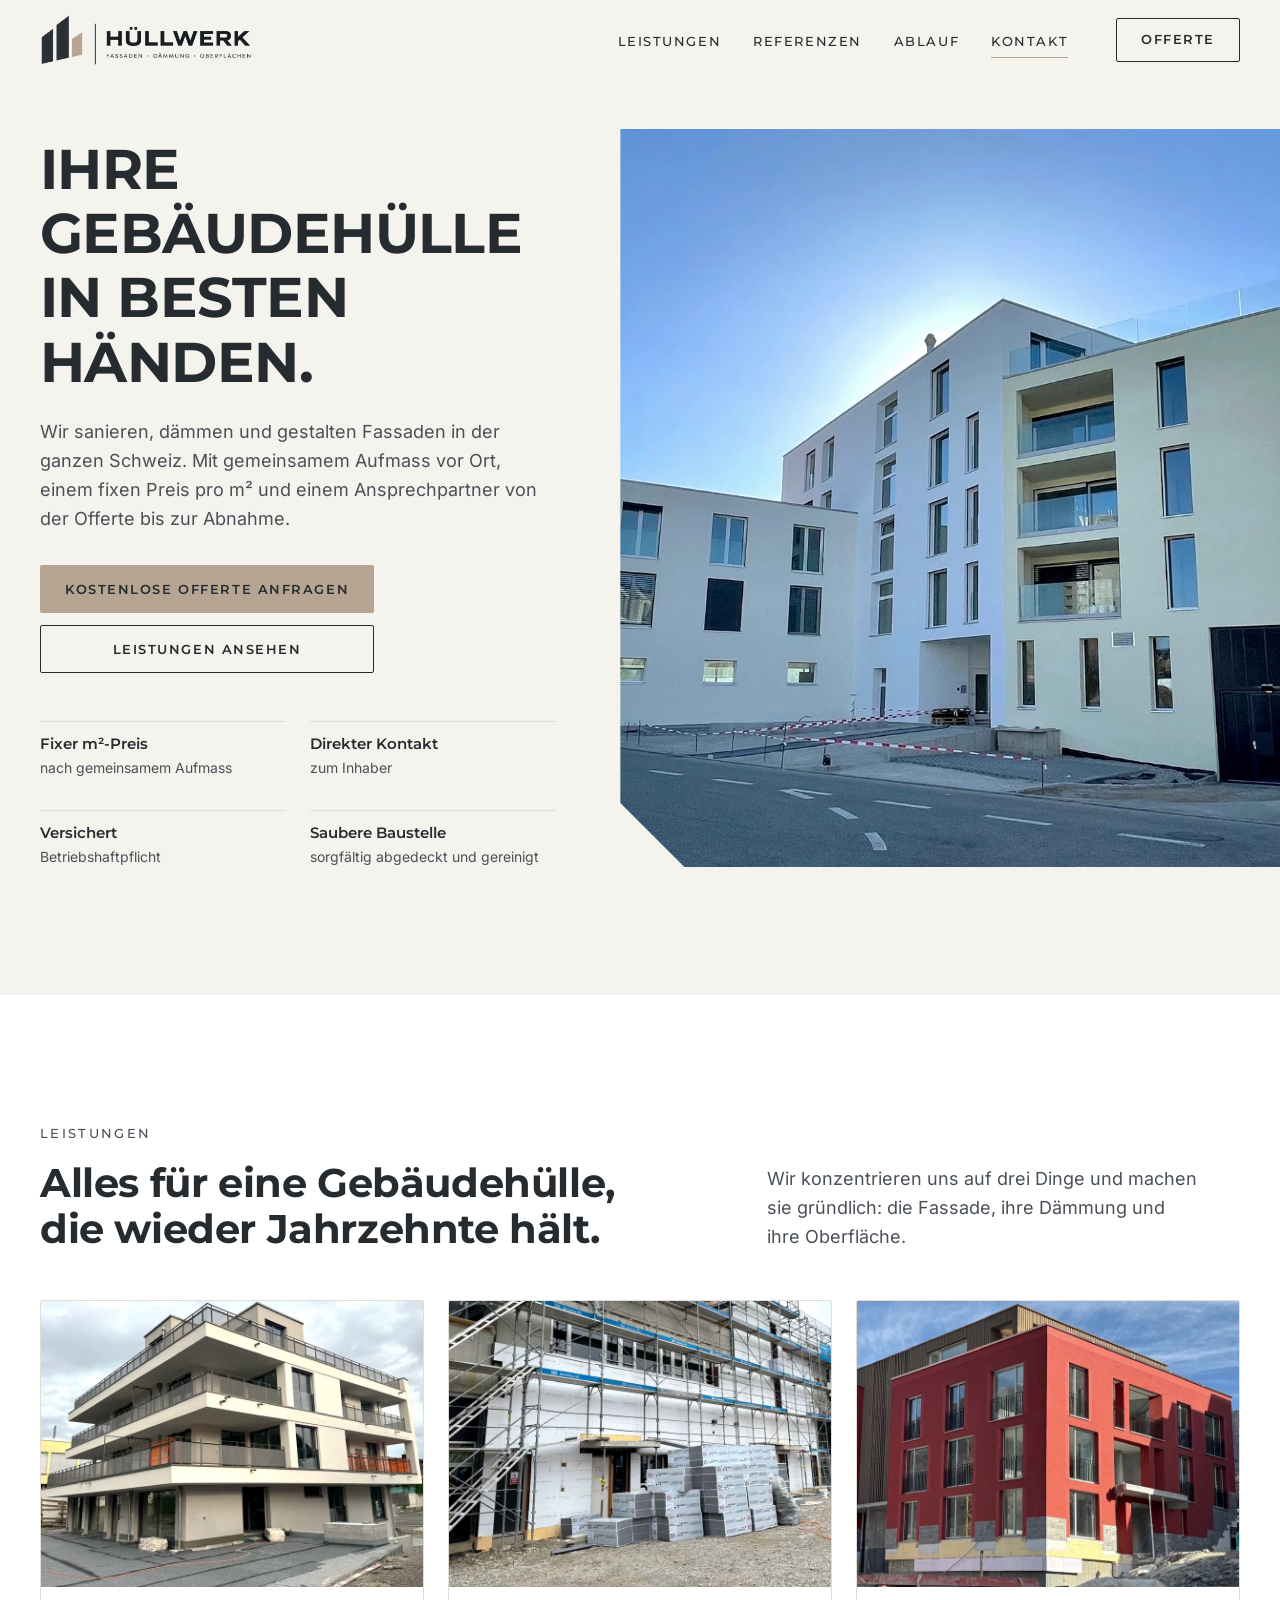
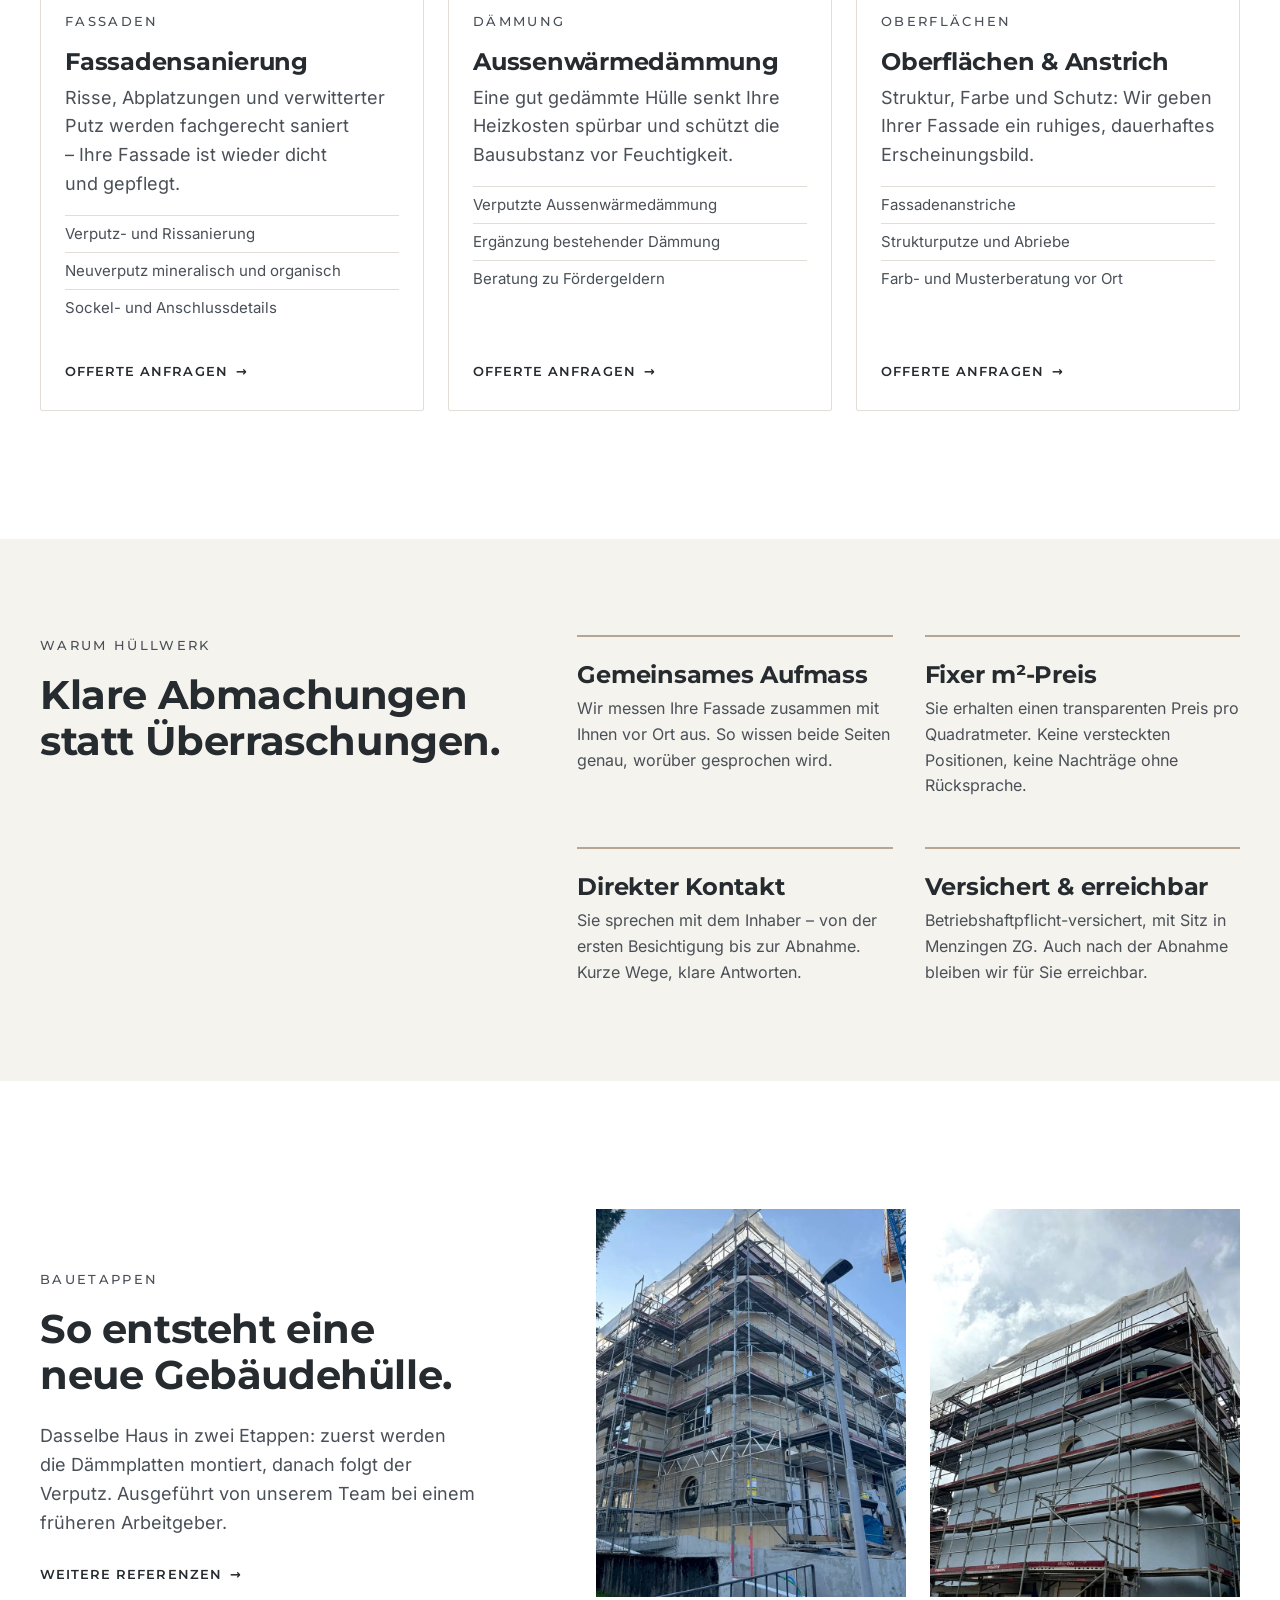
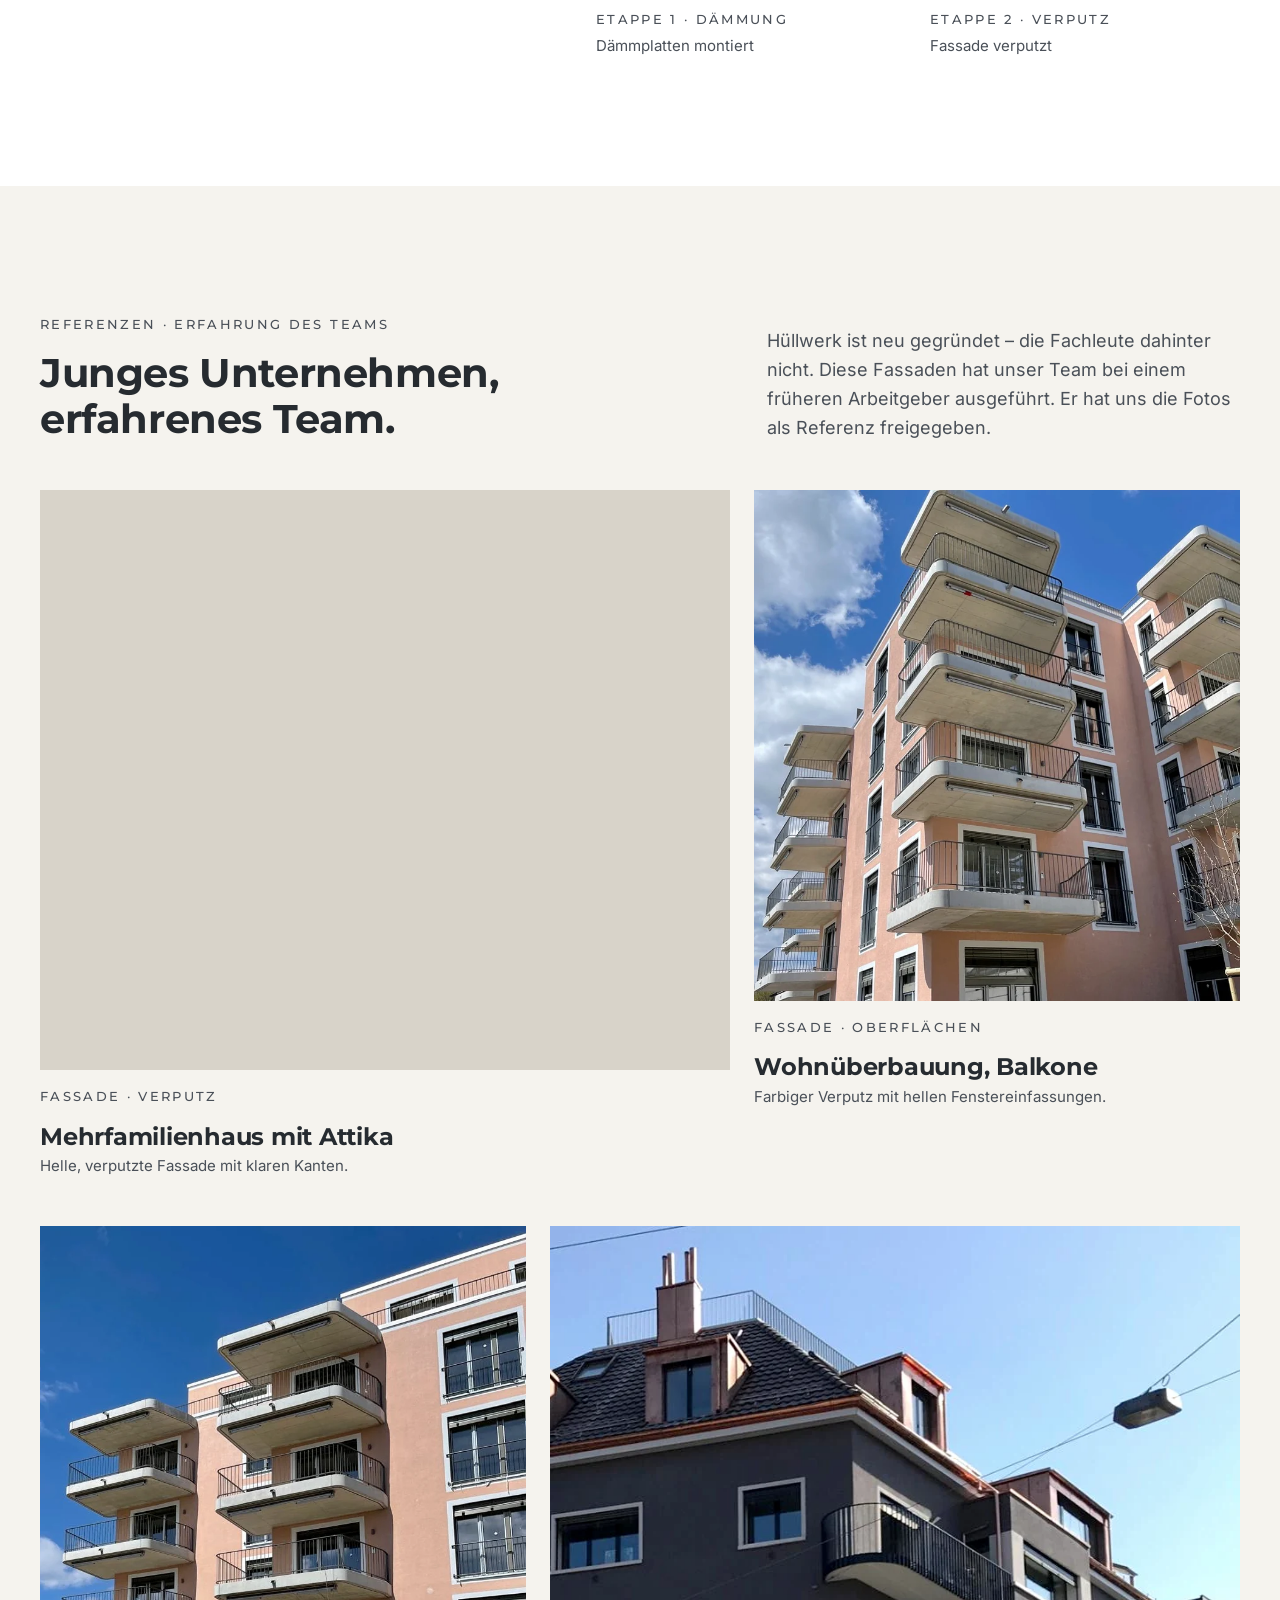
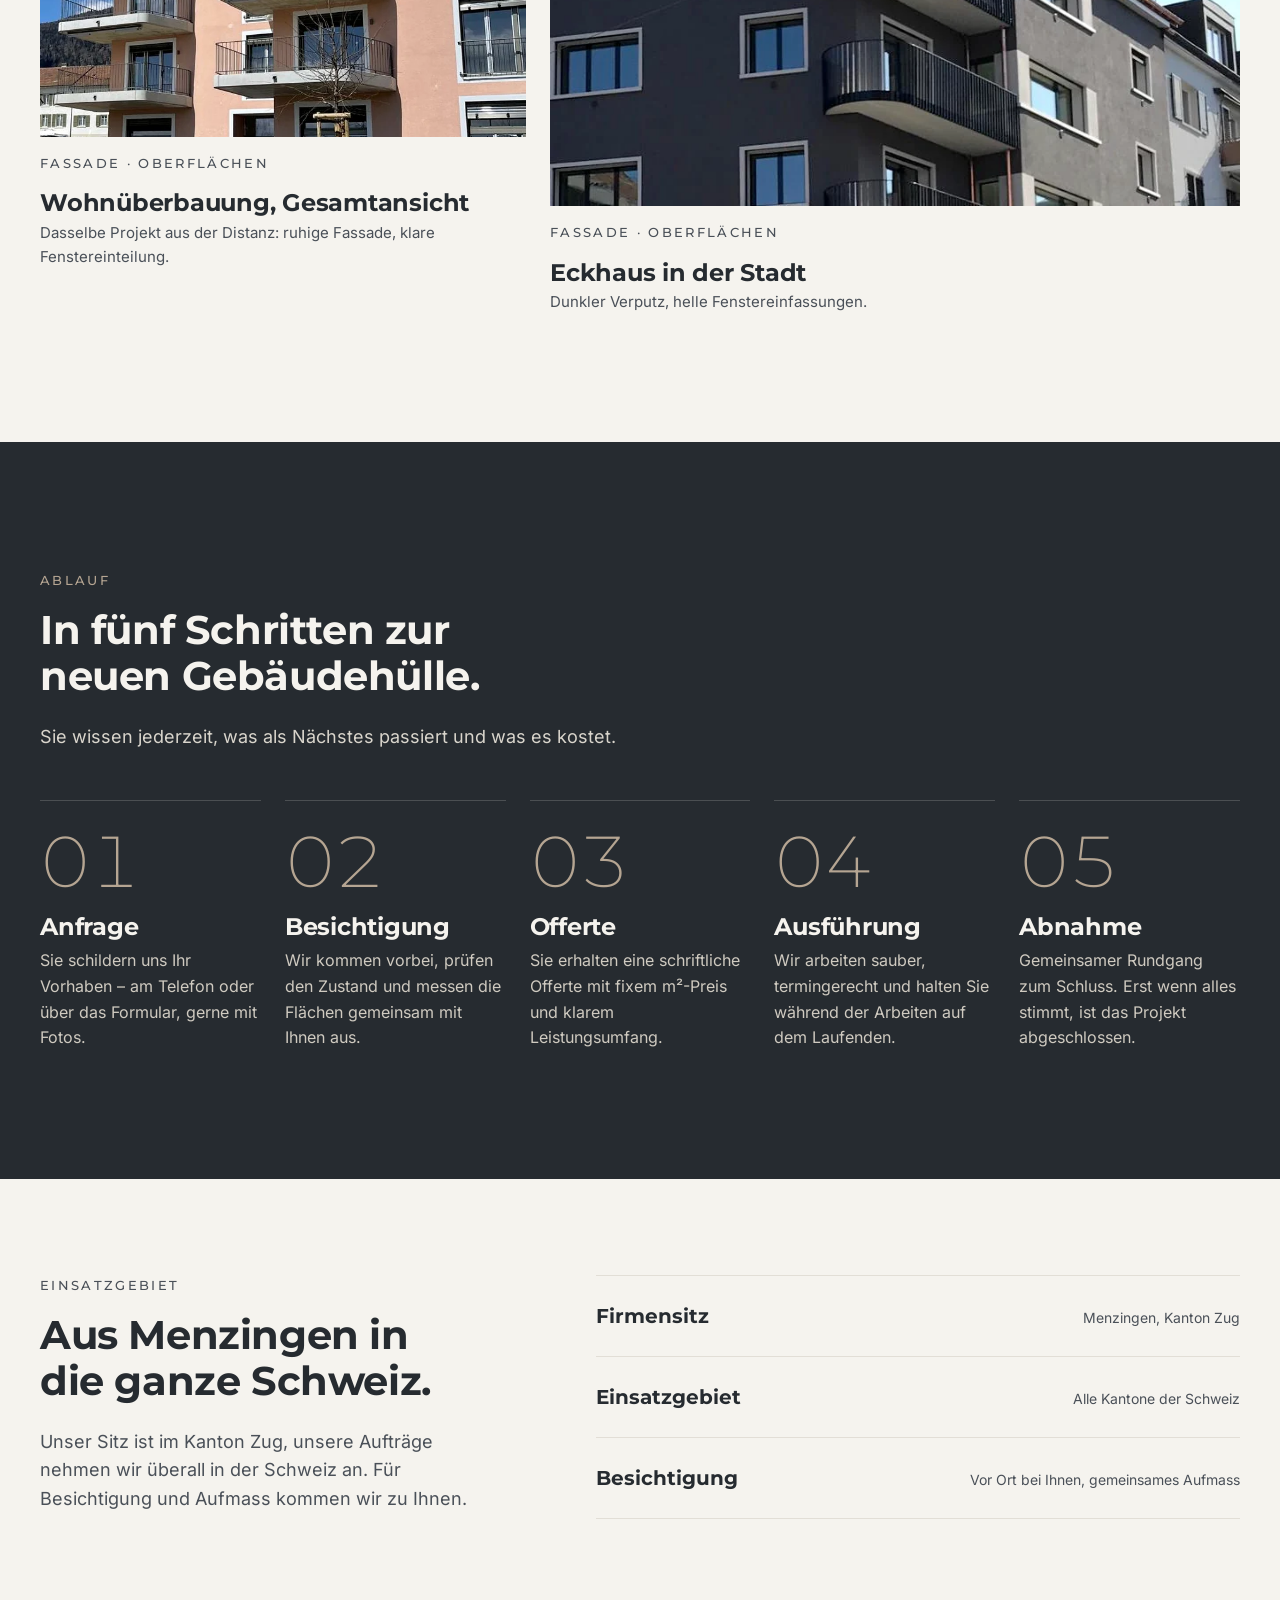
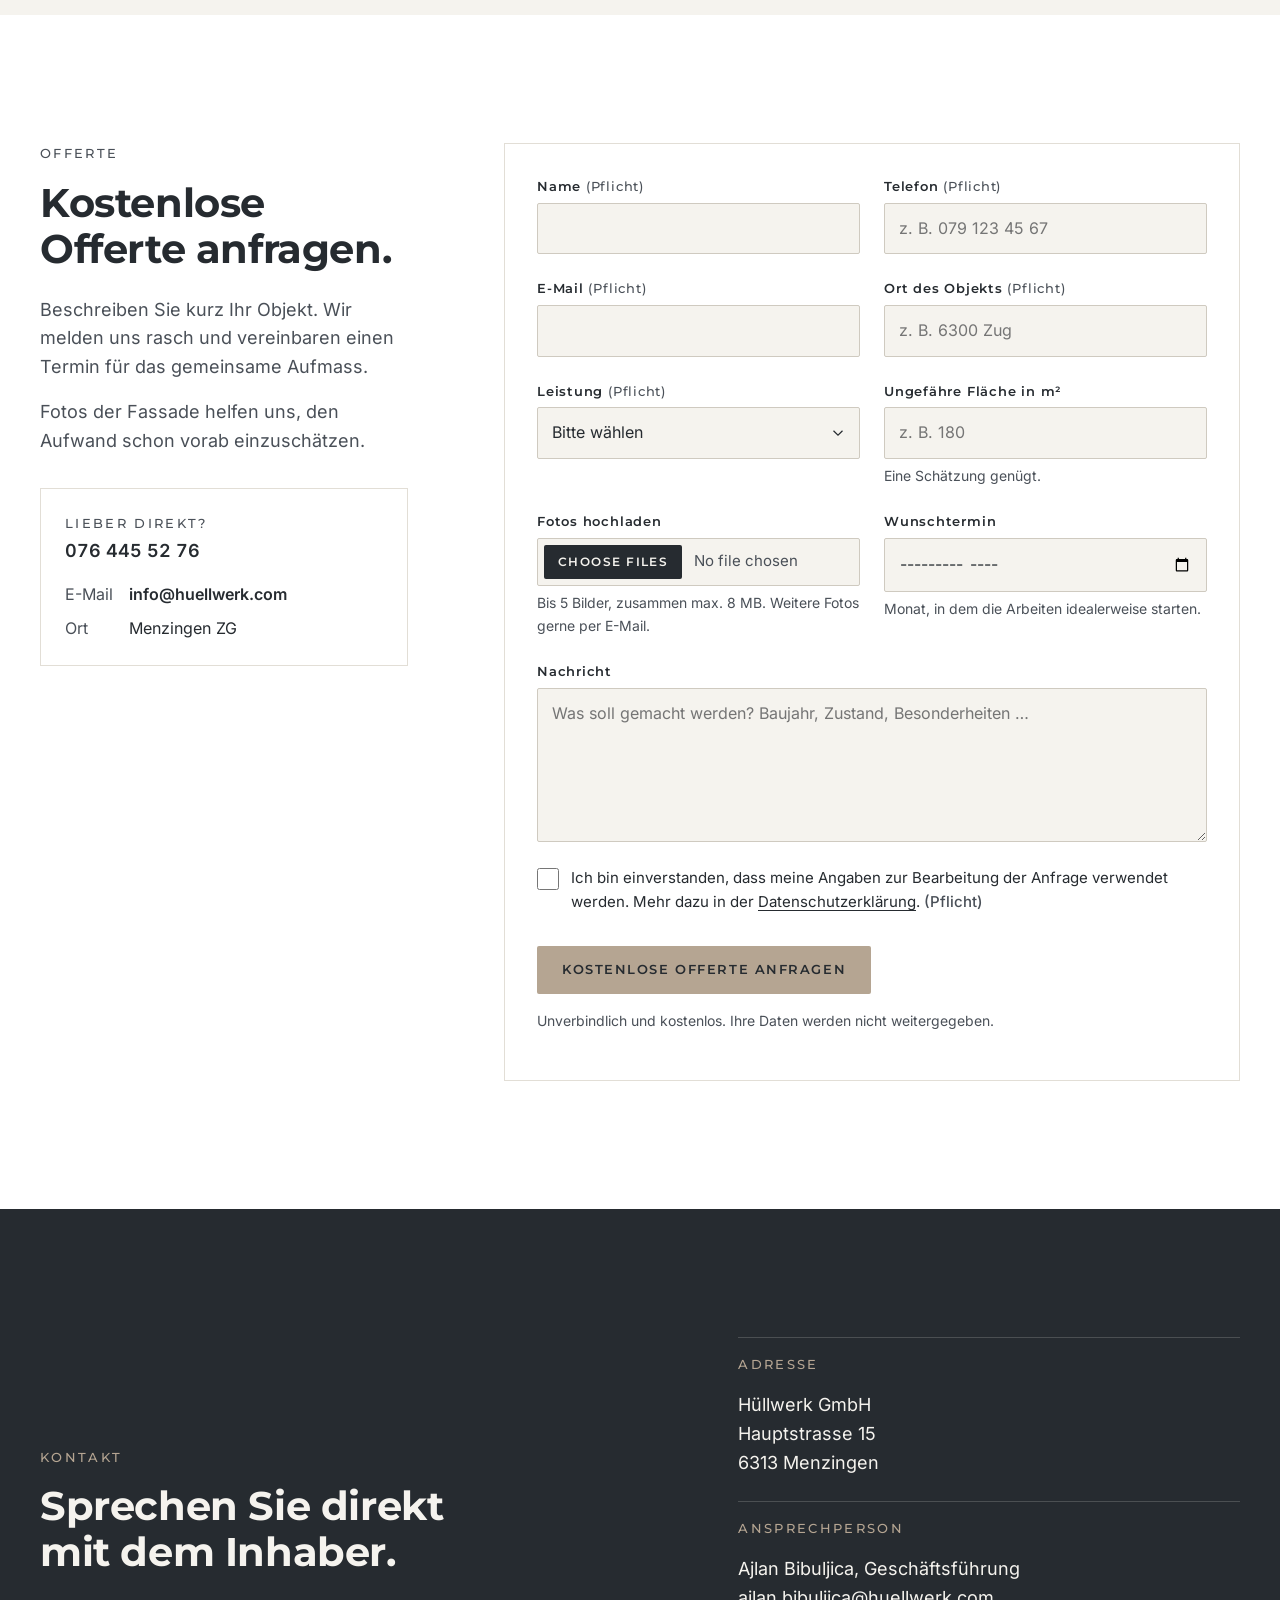
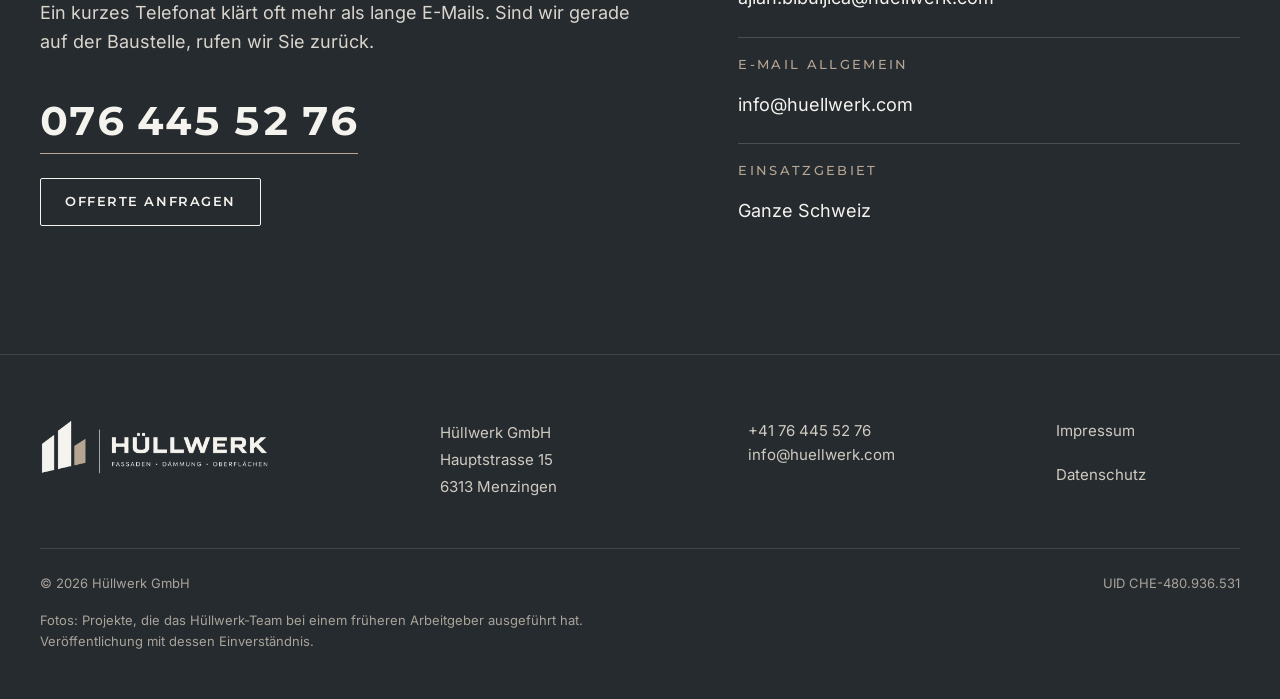
==== commit 264a7fcf: "Formular: lesbare Leistungsnamen in der Benachrichtigung Co-Authored-By: Claude Opus 5.5 <noreply@an" ====
--- a/index.html
+++ b/index.html
@@ -137,7 +137,7 @@
                 <li>Neuverputz mineralisch und organisch</li>
                 <li>Sockel- und Anschlussdetails</li>
               </ul>
-              <a class="text-link" href="#offerte" data-service="fassade" aria-label="Offerte für Fassadensanierung anfragen">Offerte anfragen <span aria-hidden="true">→</span></a>
+              <a class="text-link" href="#offerte" data-service="Fassadensanierung" aria-label="Offerte für Fassadensanierung anfragen">Offerte anfragen <span aria-hidden="true">→</span></a>
             </div>
           </article>
           <article class="card reveal">
@@ -151,7 +151,7 @@
                 <li>Ergänzung bestehender Dämmung</li>
                 <li>Beratung zu Fördergeldern</li>
               </ul>
-              <a class="text-link" href="#offerte" data-service="daemmung" aria-label="Offerte für Aussenwärmedämmung anfragen">Offerte anfragen <span aria-hidden="true">→</span></a>
+              <a class="text-link" href="#offerte" data-service="Aussenwärmedämmung" aria-label="Offerte für Aussenwärmedämmung anfragen">Offerte anfragen <span aria-hidden="true">→</span></a>
             </div>
           </article>
           <article class="card reveal">
@@ -165,7 +165,7 @@
                 <li>Strukturputze und Abriebe</li>
                 <li>Farb- und Musterberatung vor Ort</li>
               </ul>
-              <a class="text-link" href="#offerte" data-service="oberflaechen" aria-label="Offerte für Oberflächen &amp; Anstrich anfragen">Offerte anfragen <span aria-hidden="true">→</span></a>
+              <a class="text-link" href="#offerte" data-service="Oberflächen &amp; Anstrich" aria-label="Offerte für Oberflächen &amp; Anstrich anfragen">Offerte anfragen <span aria-hidden="true">→</span></a>
             </div>
           </article>
         </div>
@@ -369,10 +369,10 @@
               <label for="f-service">Leistung <span class="req">(Pflicht)</span></label>
               <select id="f-service" name="leistung" required aria-describedby="e-service">
                 <option value="">Bitte wählen</option>
-                <option value="fassade">Fassadensanierung</option>
-                <option value="daemmung">Aussenwärmedämmung</option>
-                <option value="oberflaechen">Oberflächen &amp; Anstrich</option>
-                <option value="mehrere">Mehrere / noch unklar</option>
+                <option value="Fassadensanierung">Fassadensanierung</option>
+                <option value="Aussenwärmedämmung">Aussenwärmedämmung</option>
+                <option value="Oberflächen &amp; Anstrich">Oberflächen &amp; Anstrich</option>
+                <option value="Mehrere / noch unklar">Mehrere / noch unklar</option>
               </select>
               <p class="field__error" id="e-service" aria-live="polite"></p>
             </div>
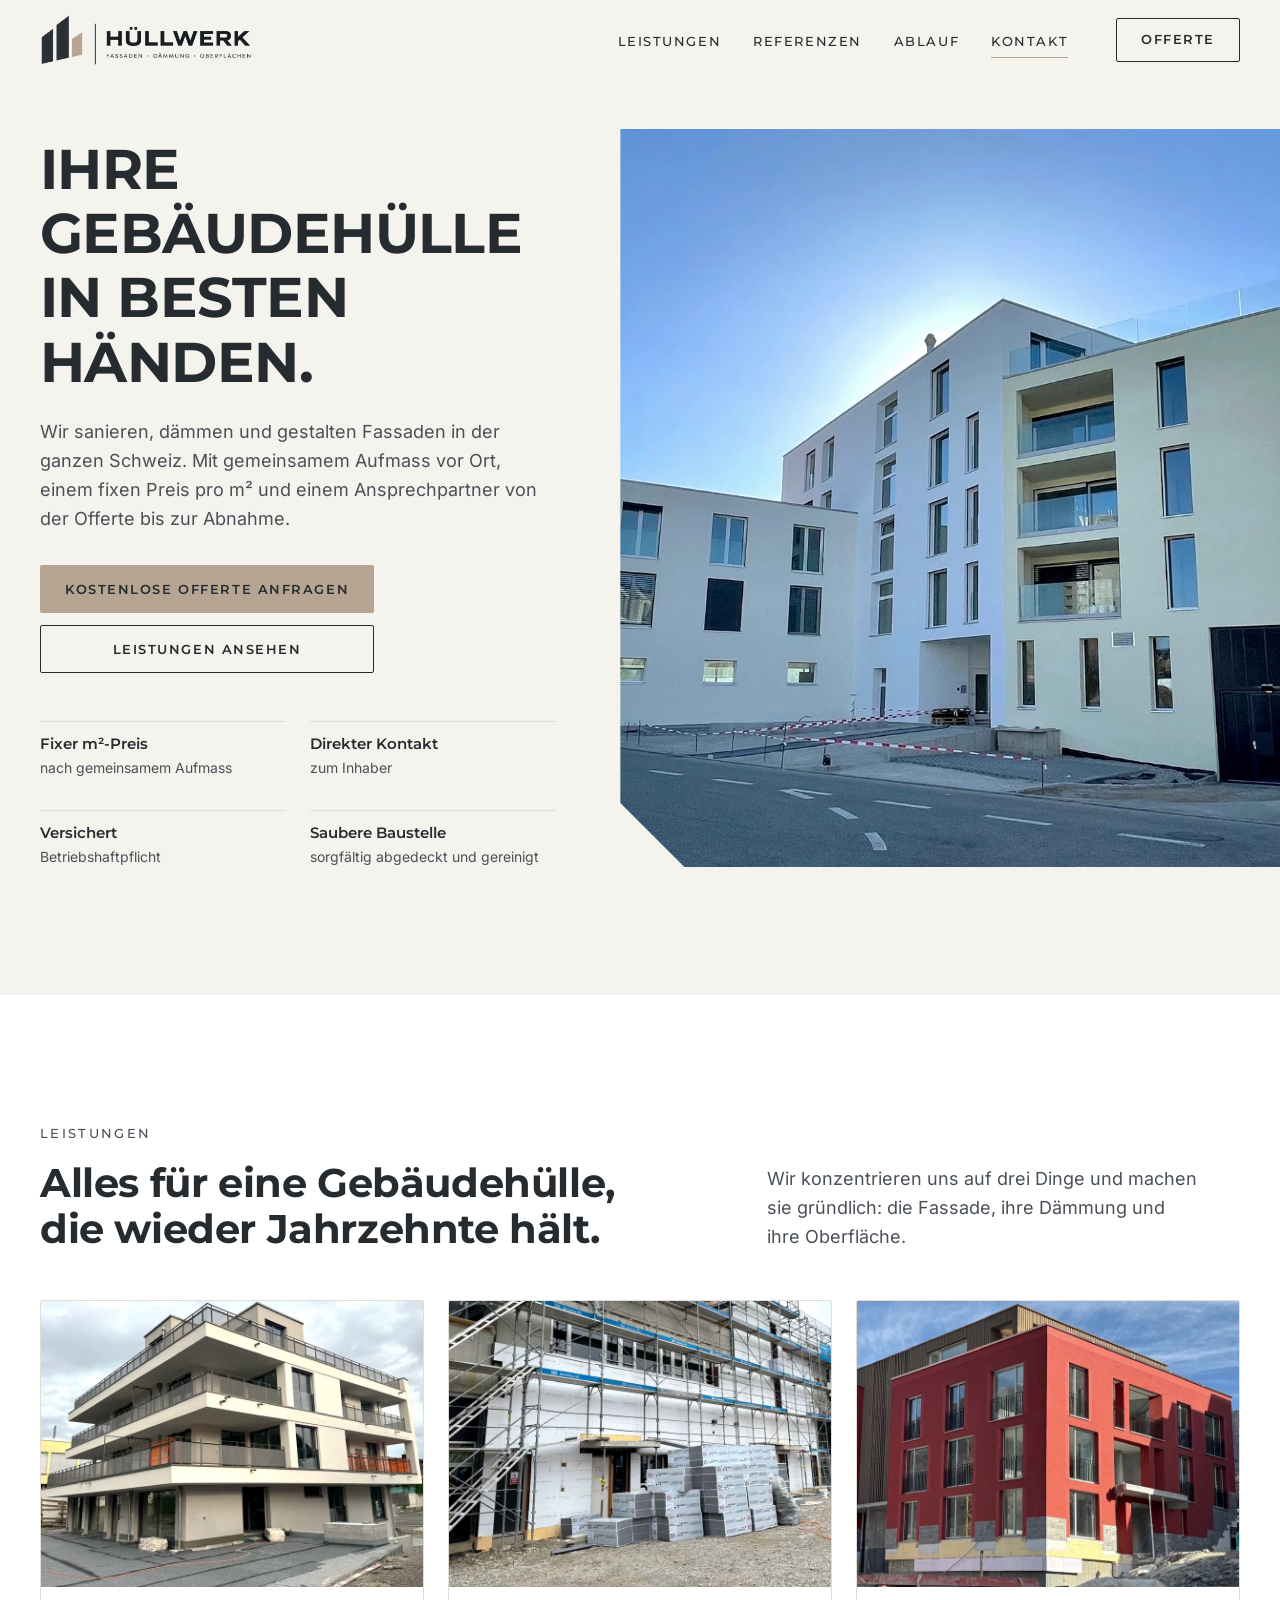
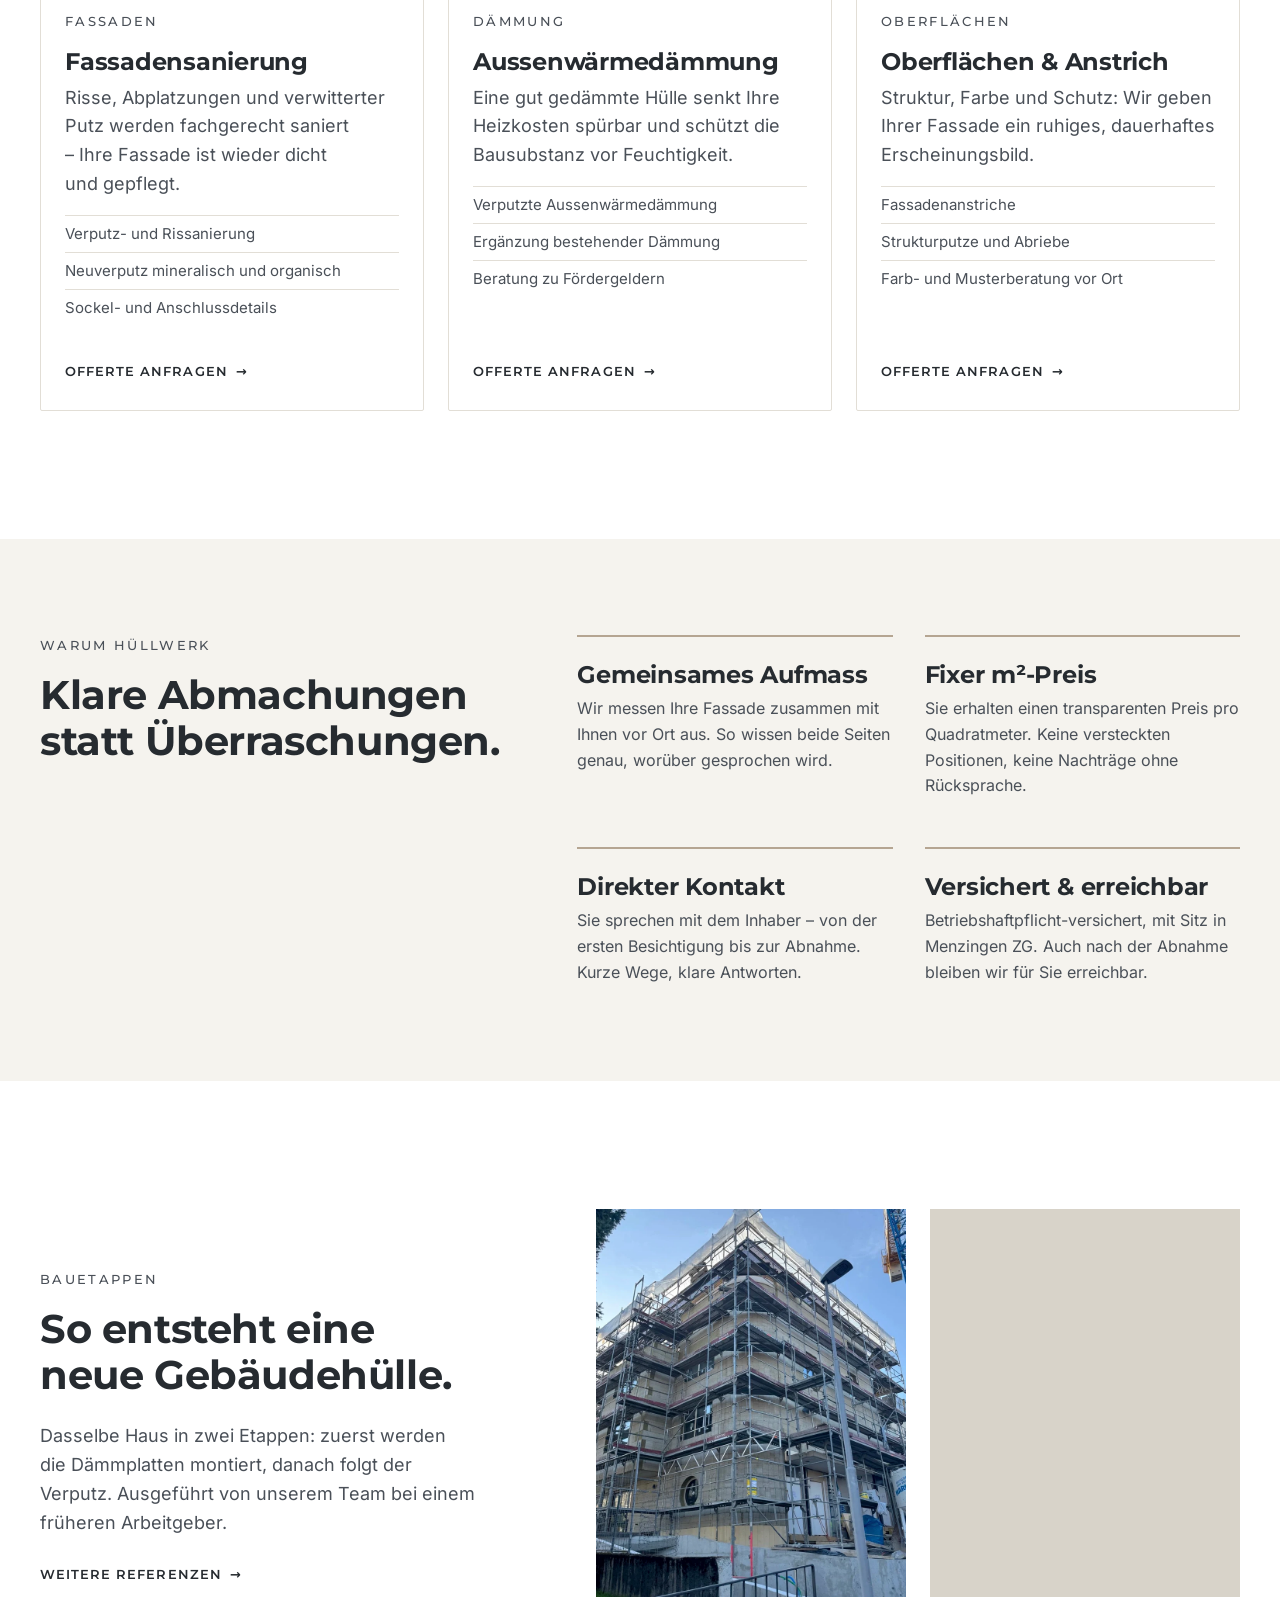
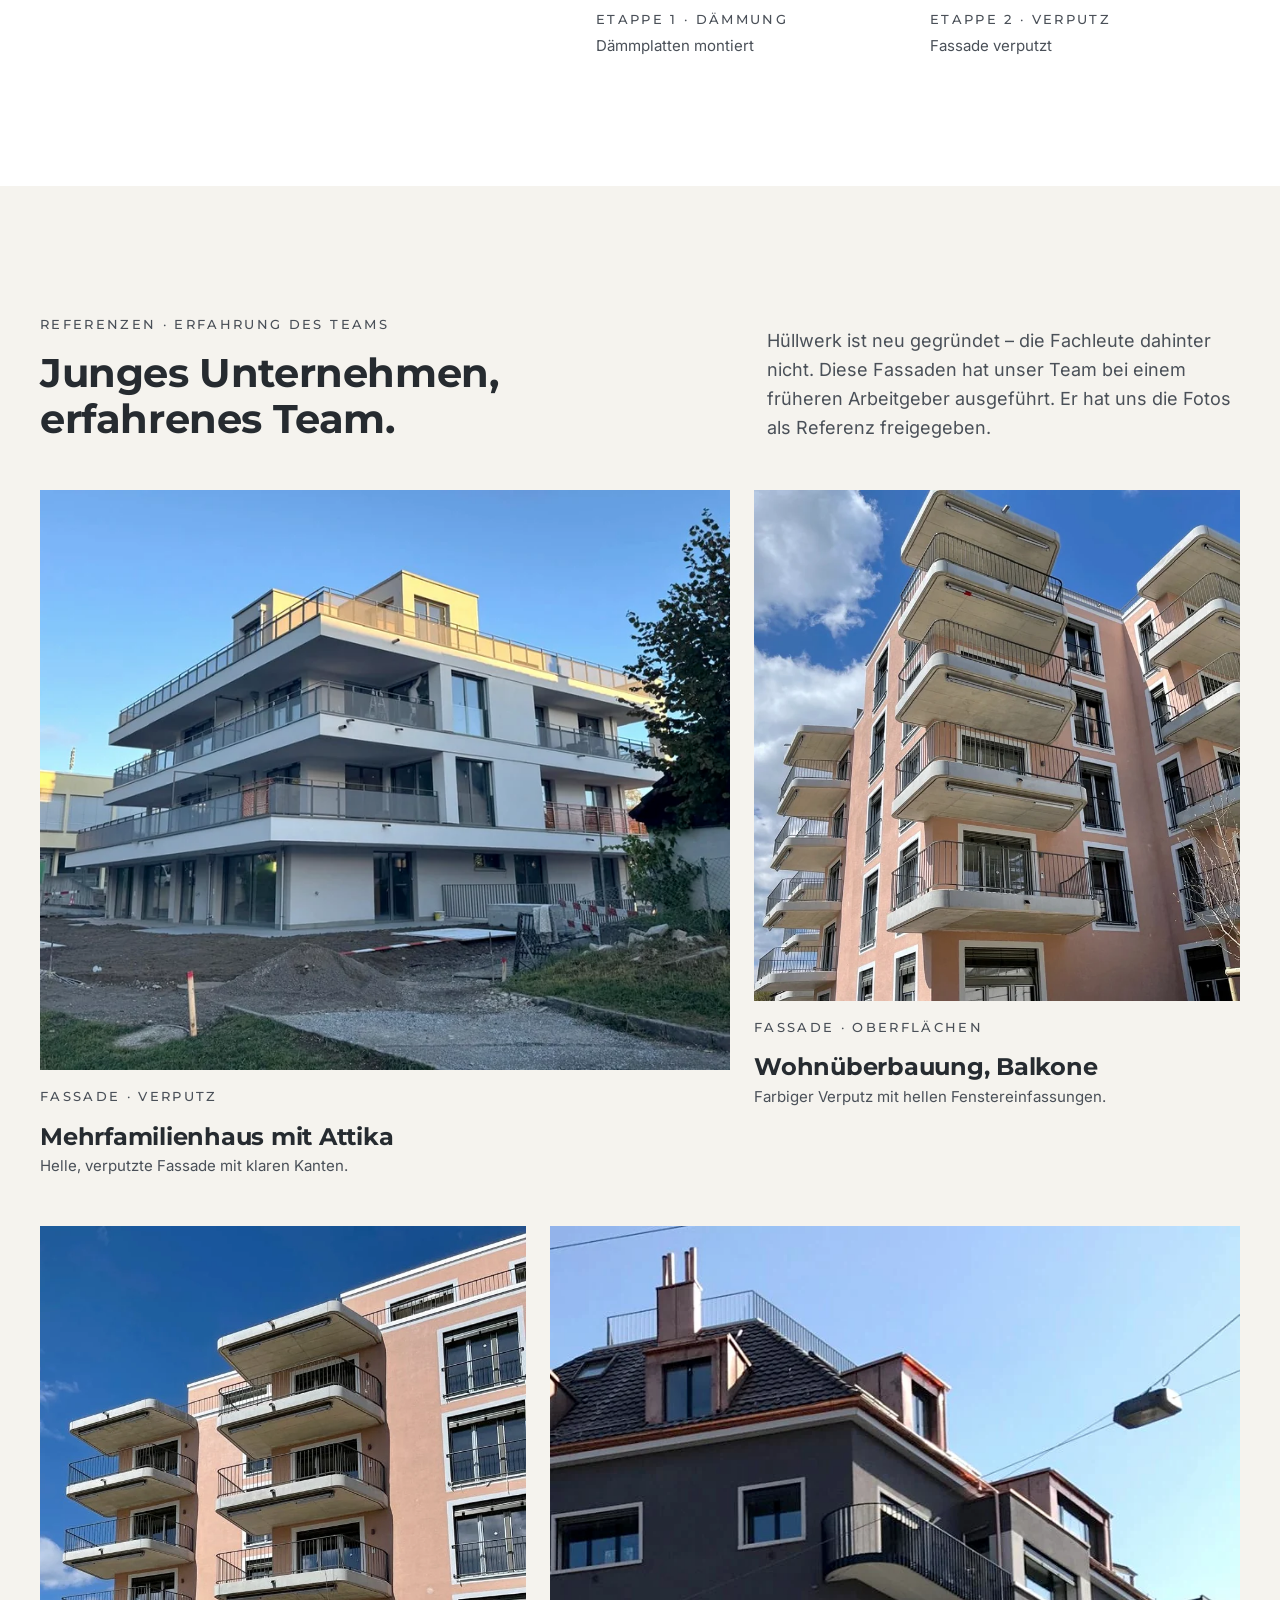
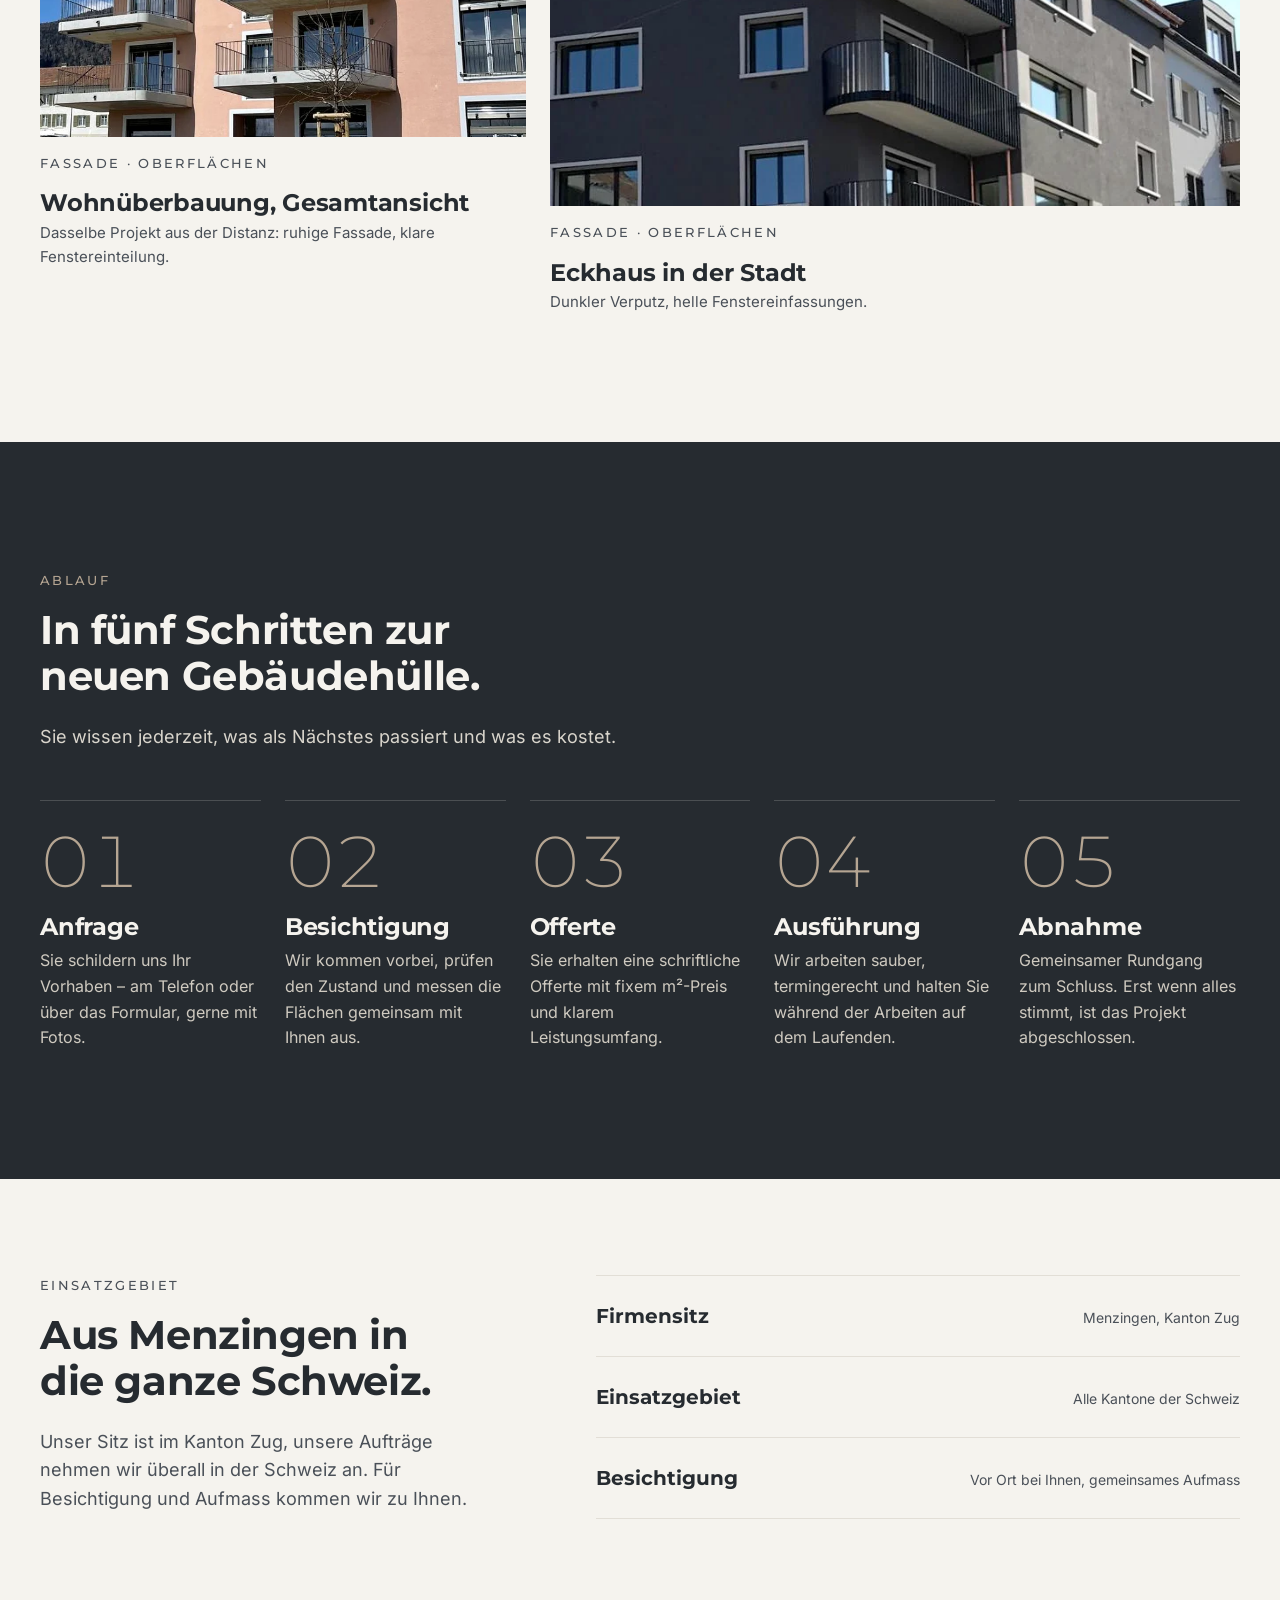
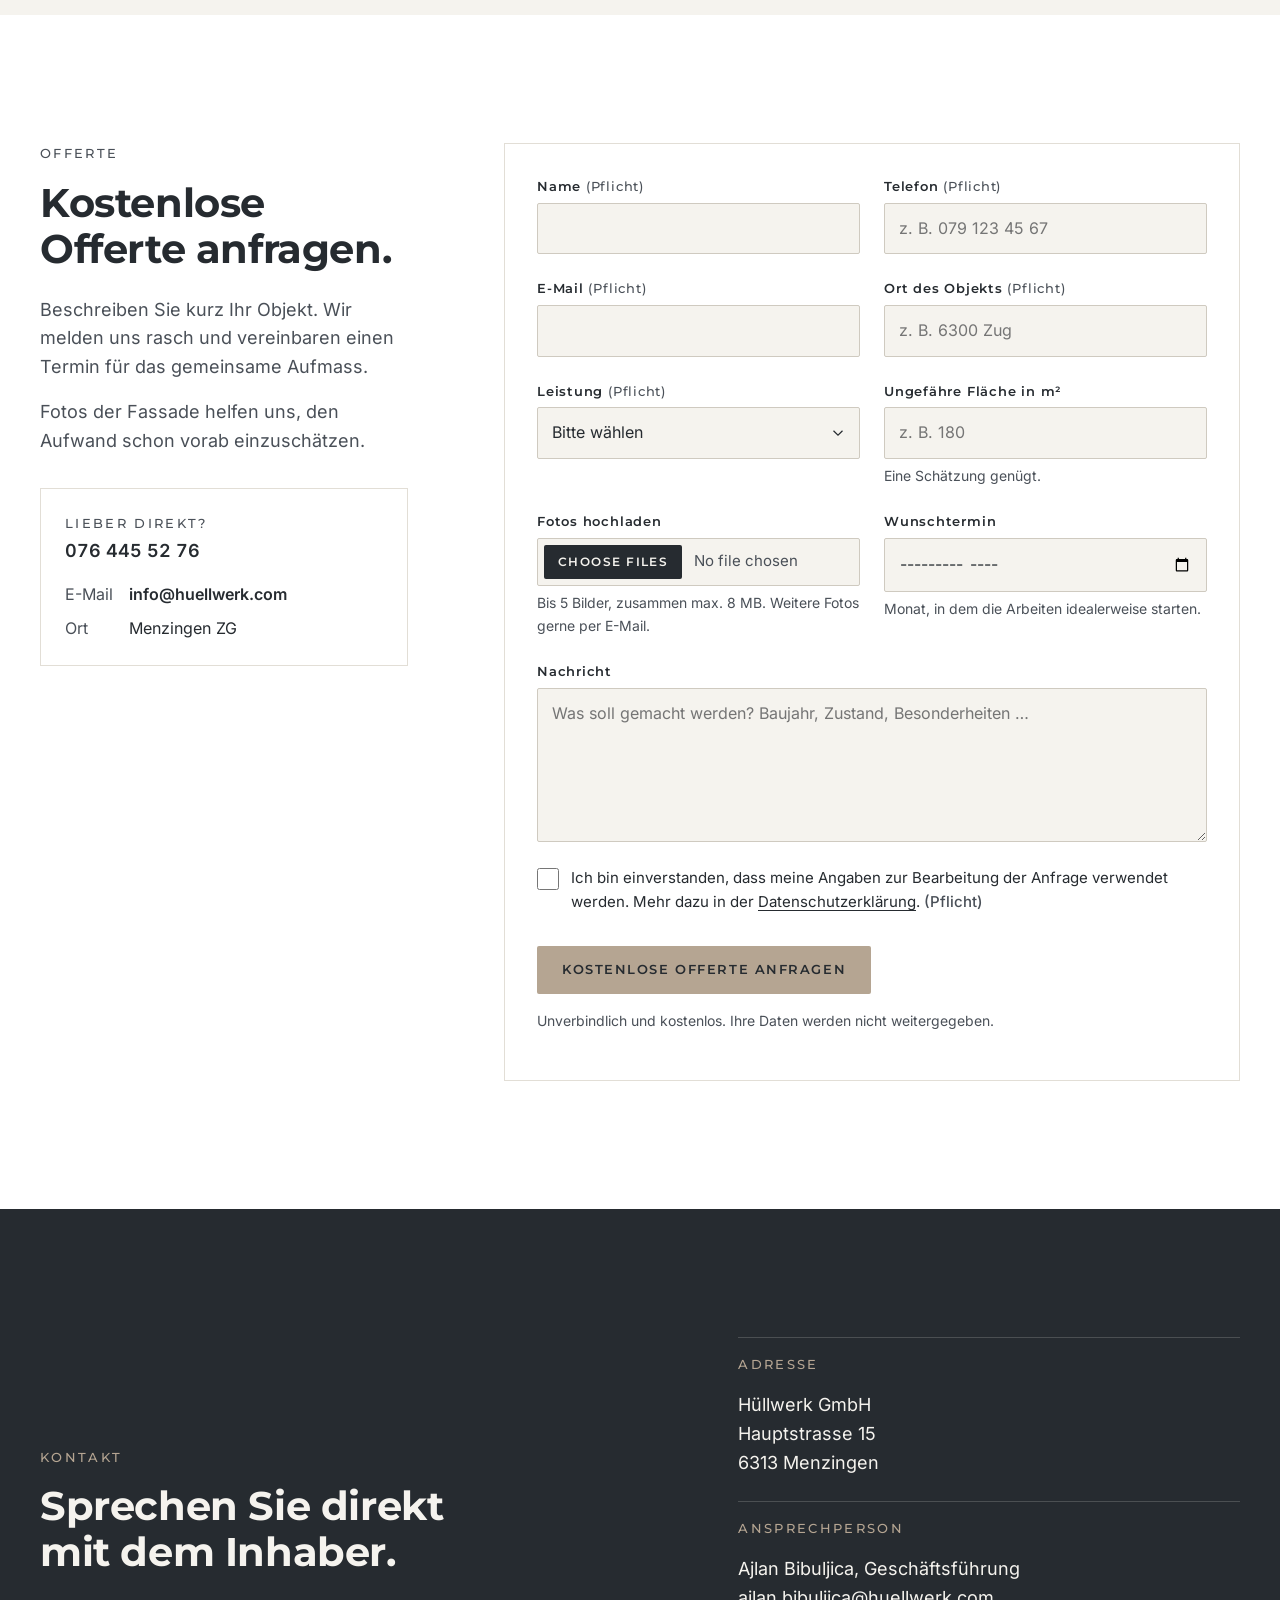
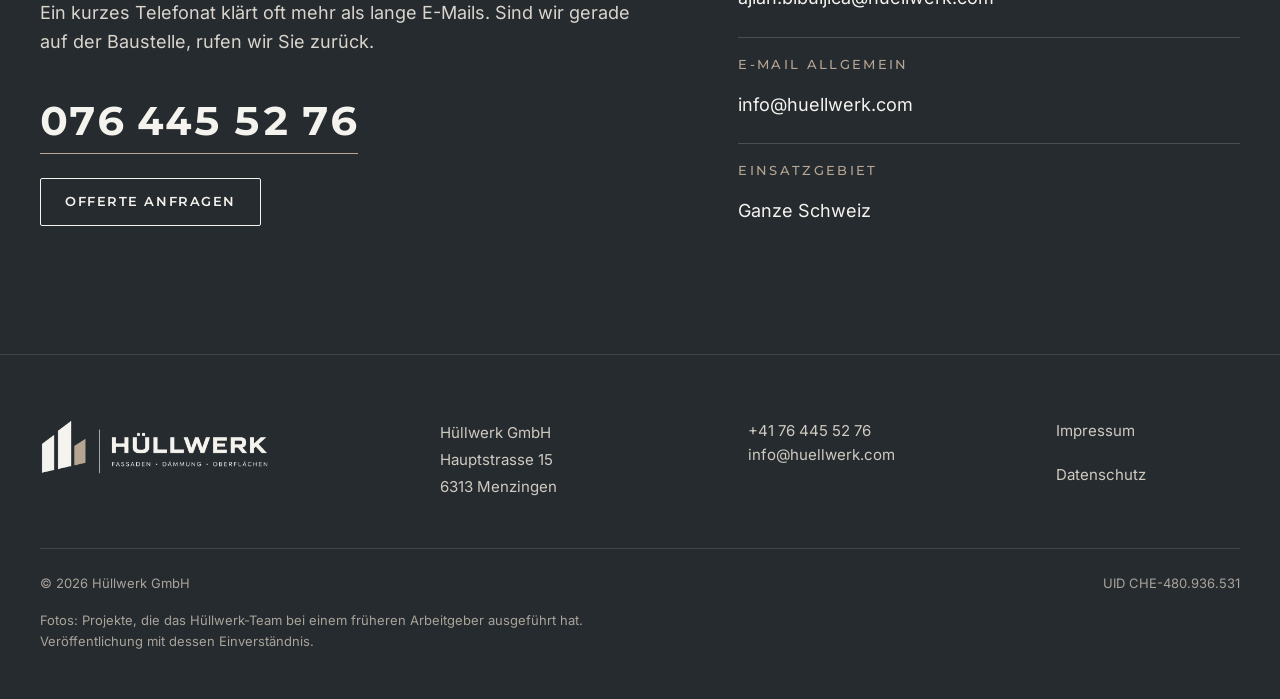
==== commit 5924e869: "Wechsel zu Cloudflare Pages vorbereiten, Formular über FormSubmit - build.sh für Cloudflare und Netl" ====
--- a/index.html
+++ b/index.html
@@ -341,9 +341,12 @@
           </div>
         </aside>
 
-        <form class="form reveal" id="offer-form" name="offerte" action="/danke.html" method="post" enctype="multipart/form-data" data-netlify="true" netlify-honeypot="firma-website" novalidate>
-          <input type="hidden" name="form-name" value="offerte">
-          <p class="visually-hidden" aria-hidden="true"><label>Nicht ausfüllen: <input name="firma-website" tabindex="-1" autocomplete="off"></label></p>
+        <form class="form reveal" id="offer-form" name="offerte" action="https://formsubmit.co/info@huellwerk.com" method="post" enctype="multipart/form-data" novalidate>
+          <input type="hidden" name="_subject" value="Neue Offertanfrage über huellwerk.com">
+          <input type="hidden" name="_next" value="https://huellwerk.com/danke.html">
+          <input type="hidden" name="_template" value="table">
+          <input type="hidden" name="_captcha" value="false">
+          <p class="visually-hidden" aria-hidden="true"><label>Nicht ausfüllen: <input name="_honey" tabindex="-1" autocomplete="off"></label></p>
           <div class="form__grid">
             <div class="field">
               <label for="f-name">Name <span class="req">(Pflicht)</span></label>
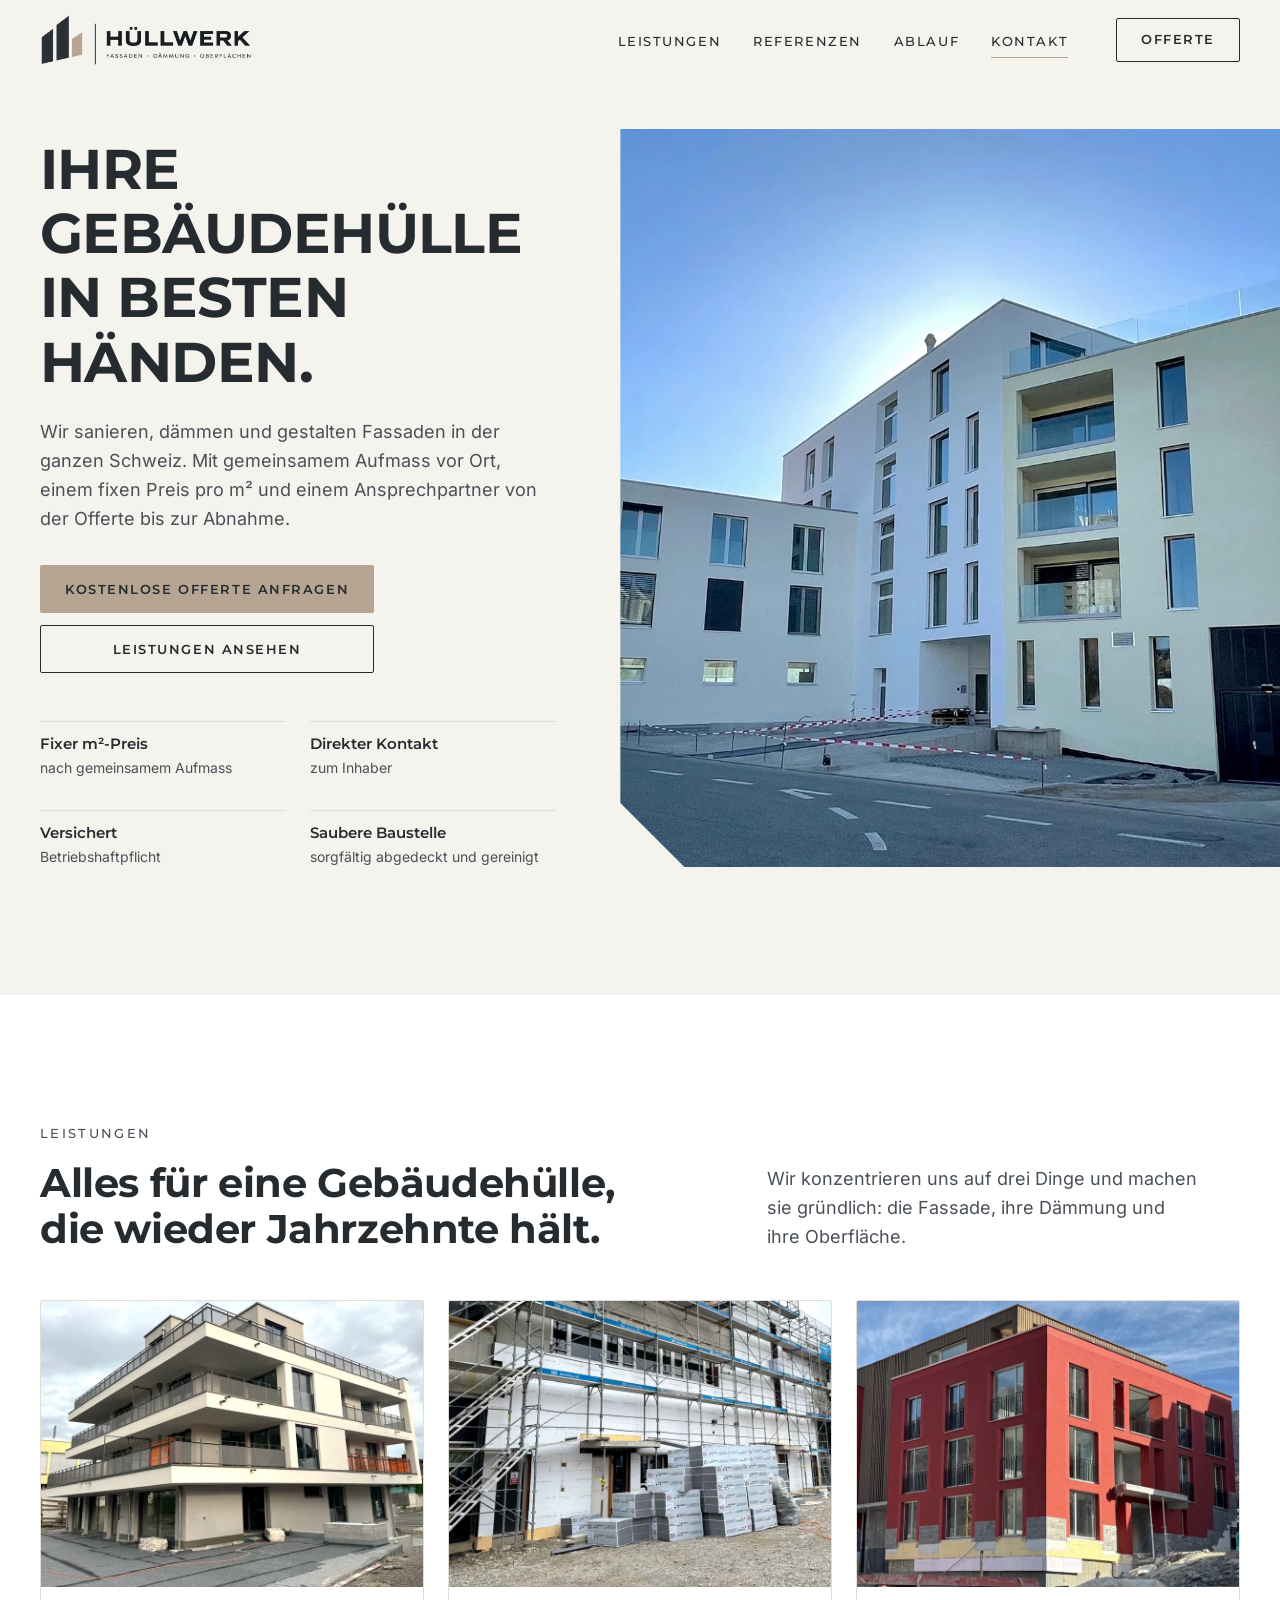
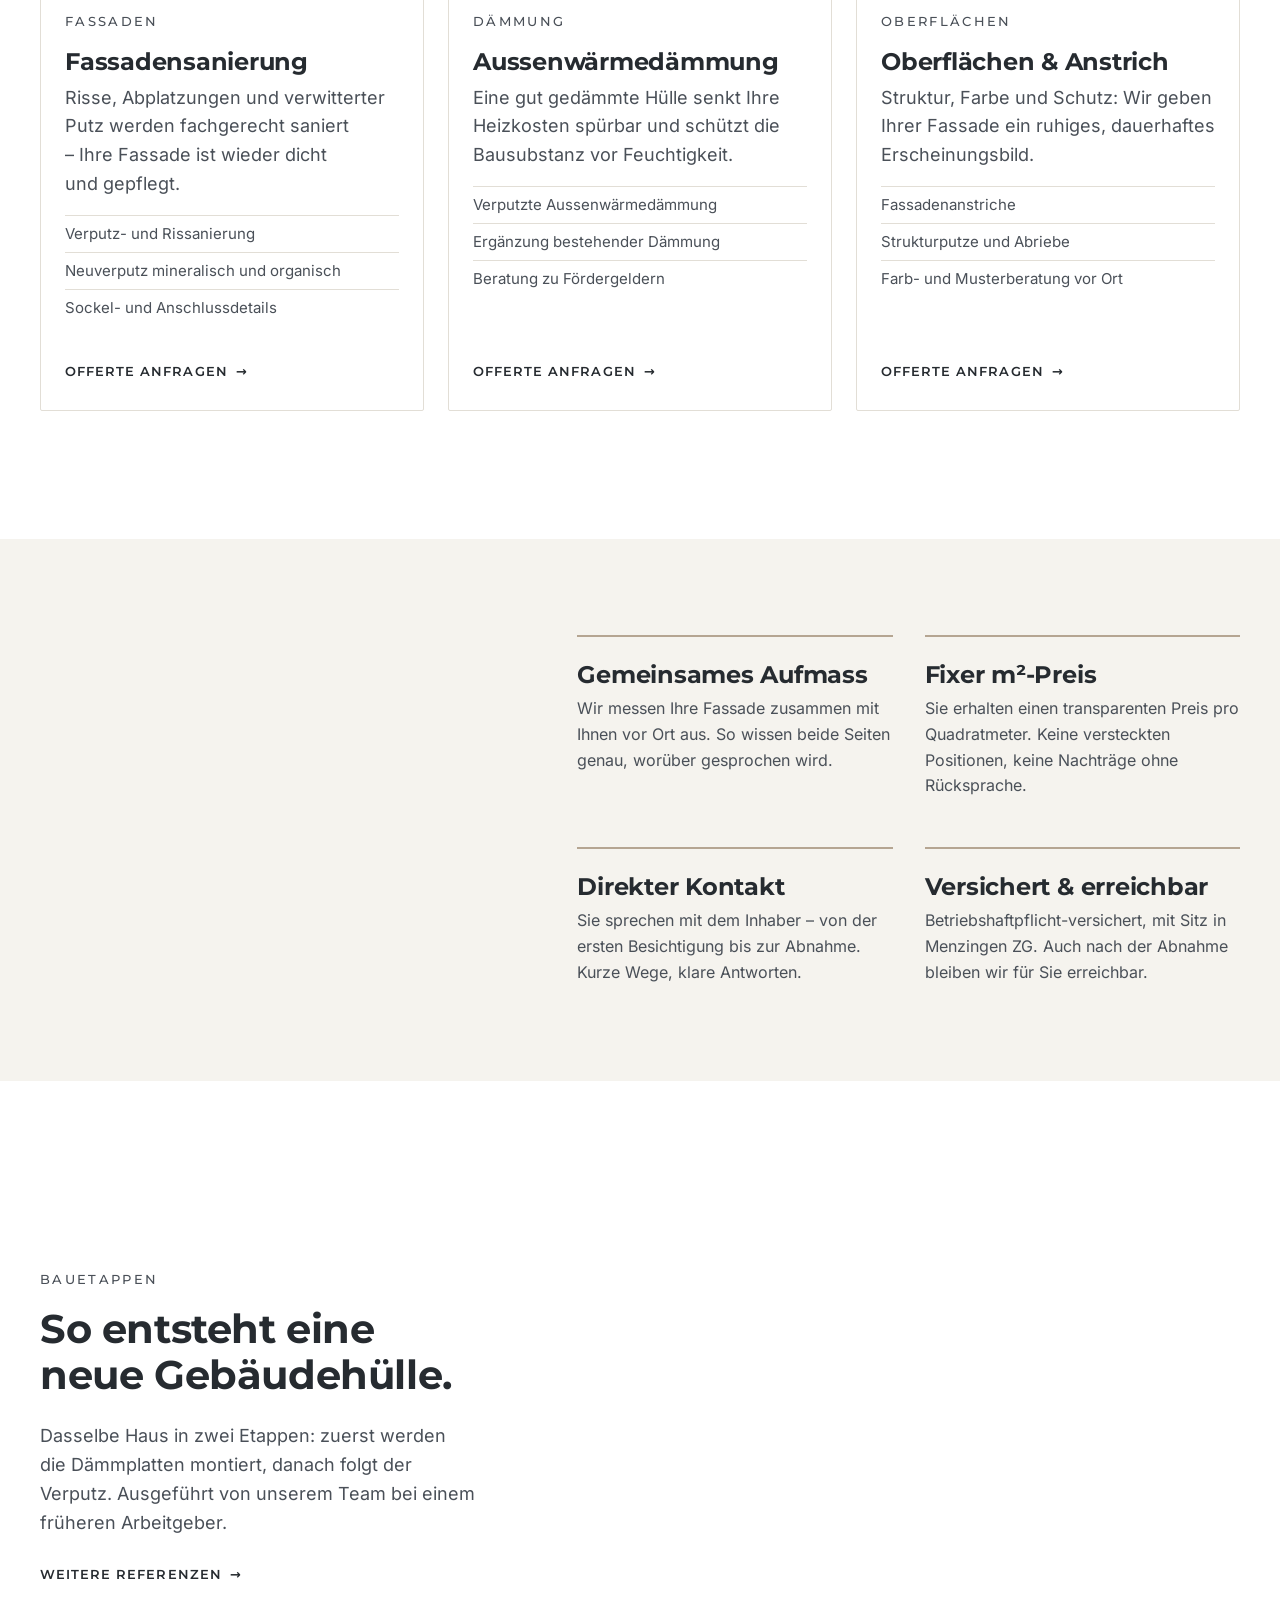
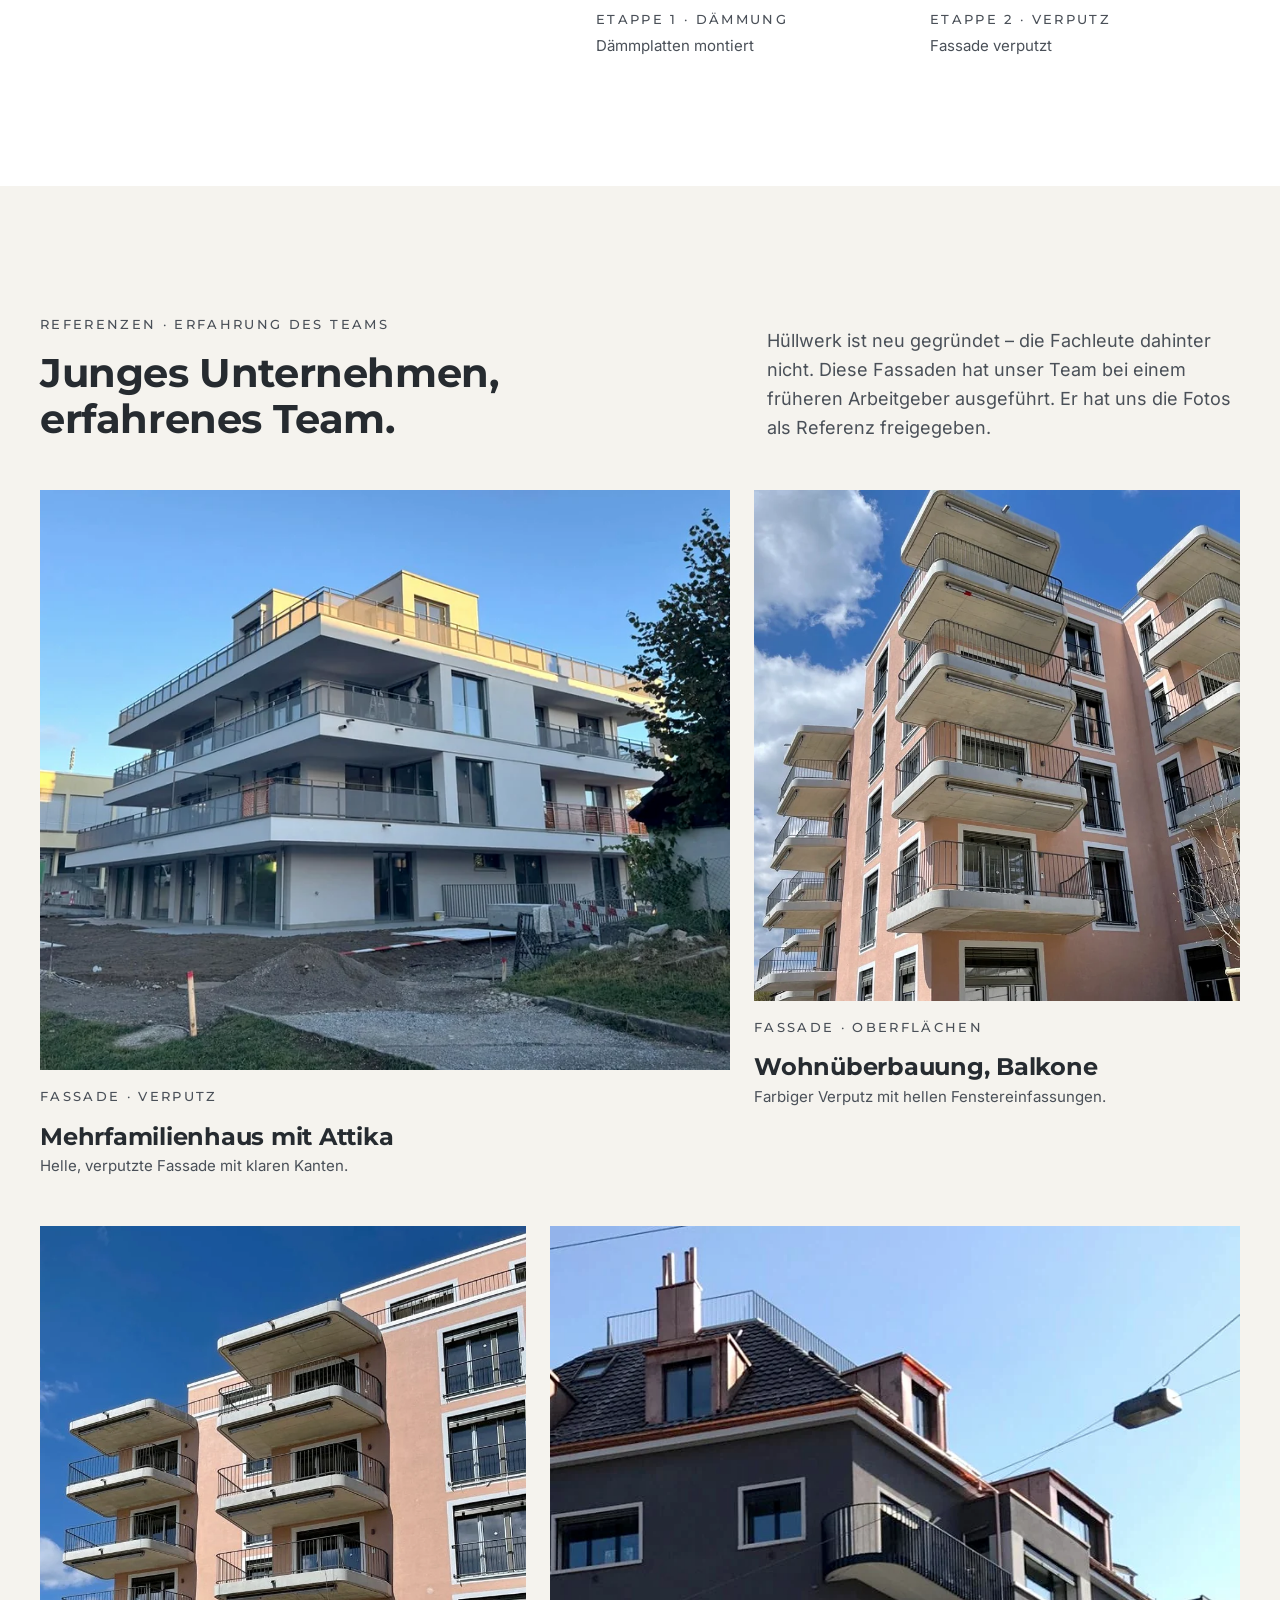
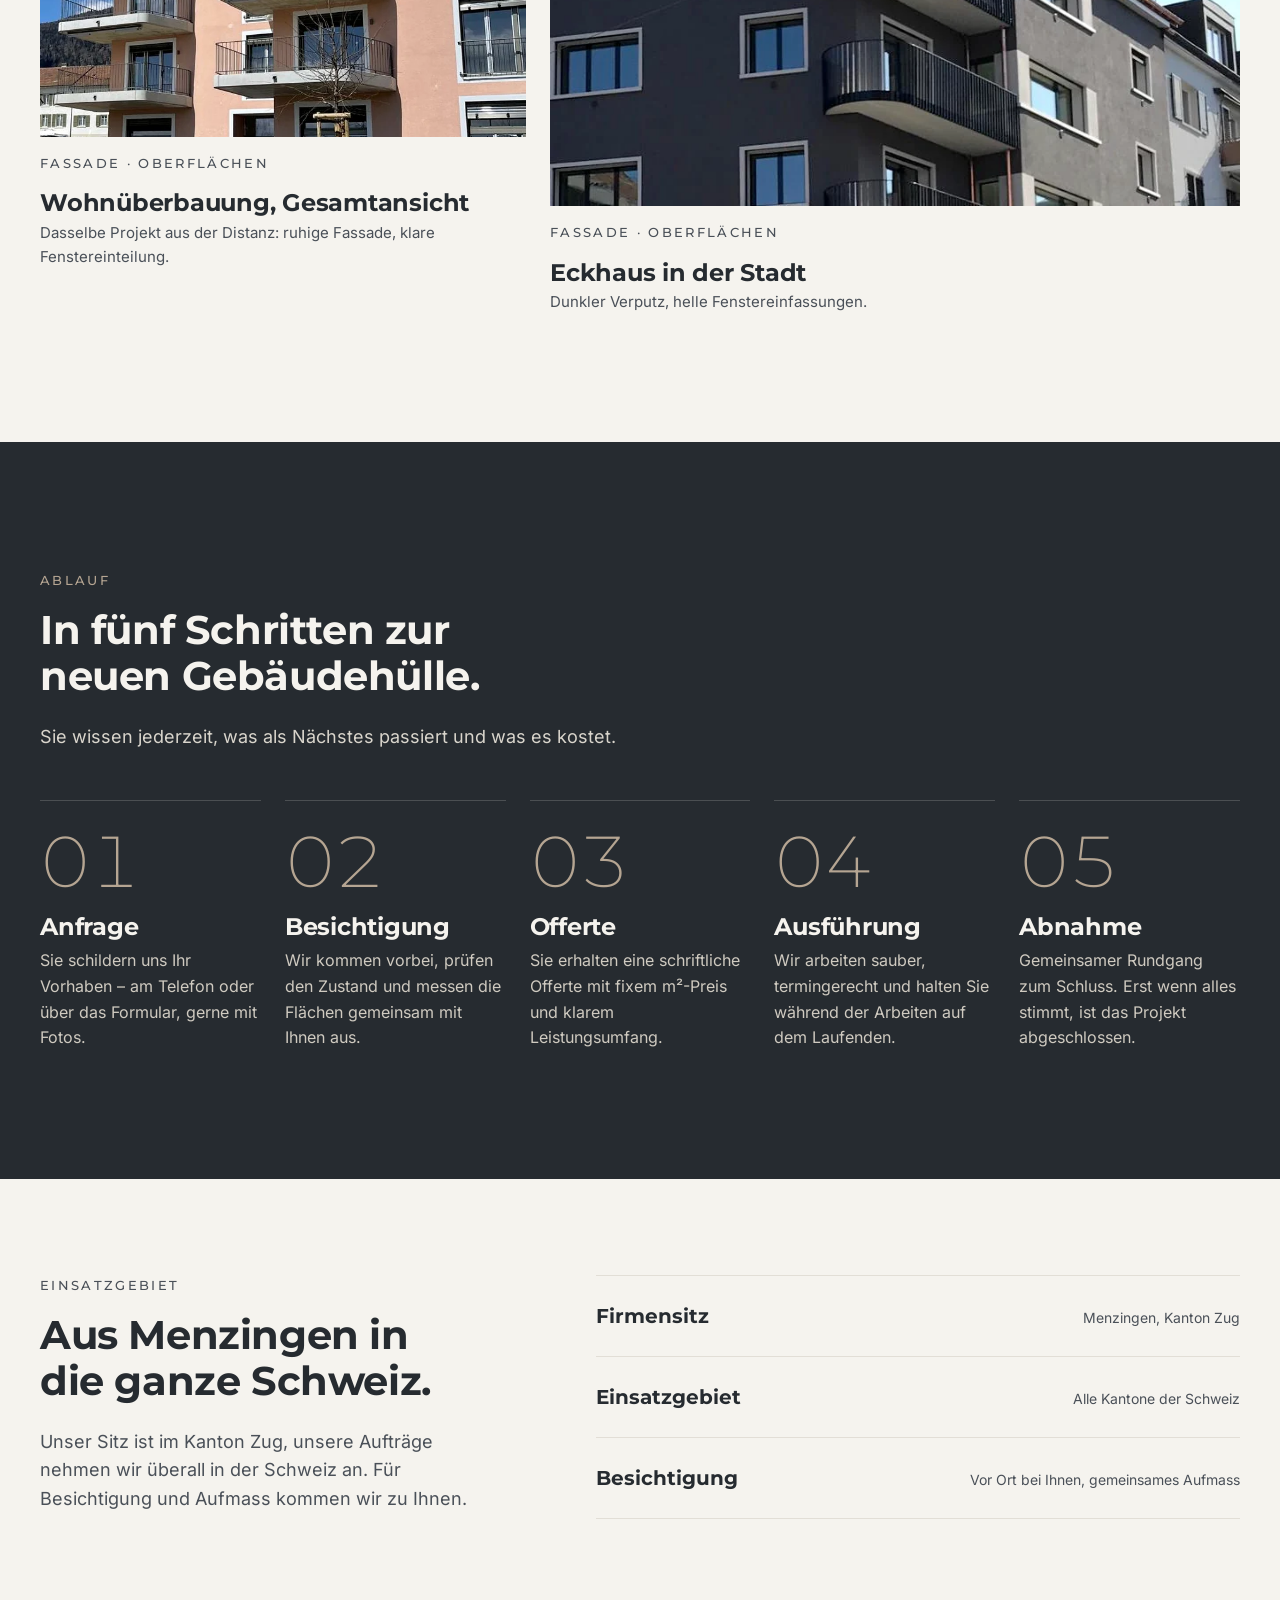
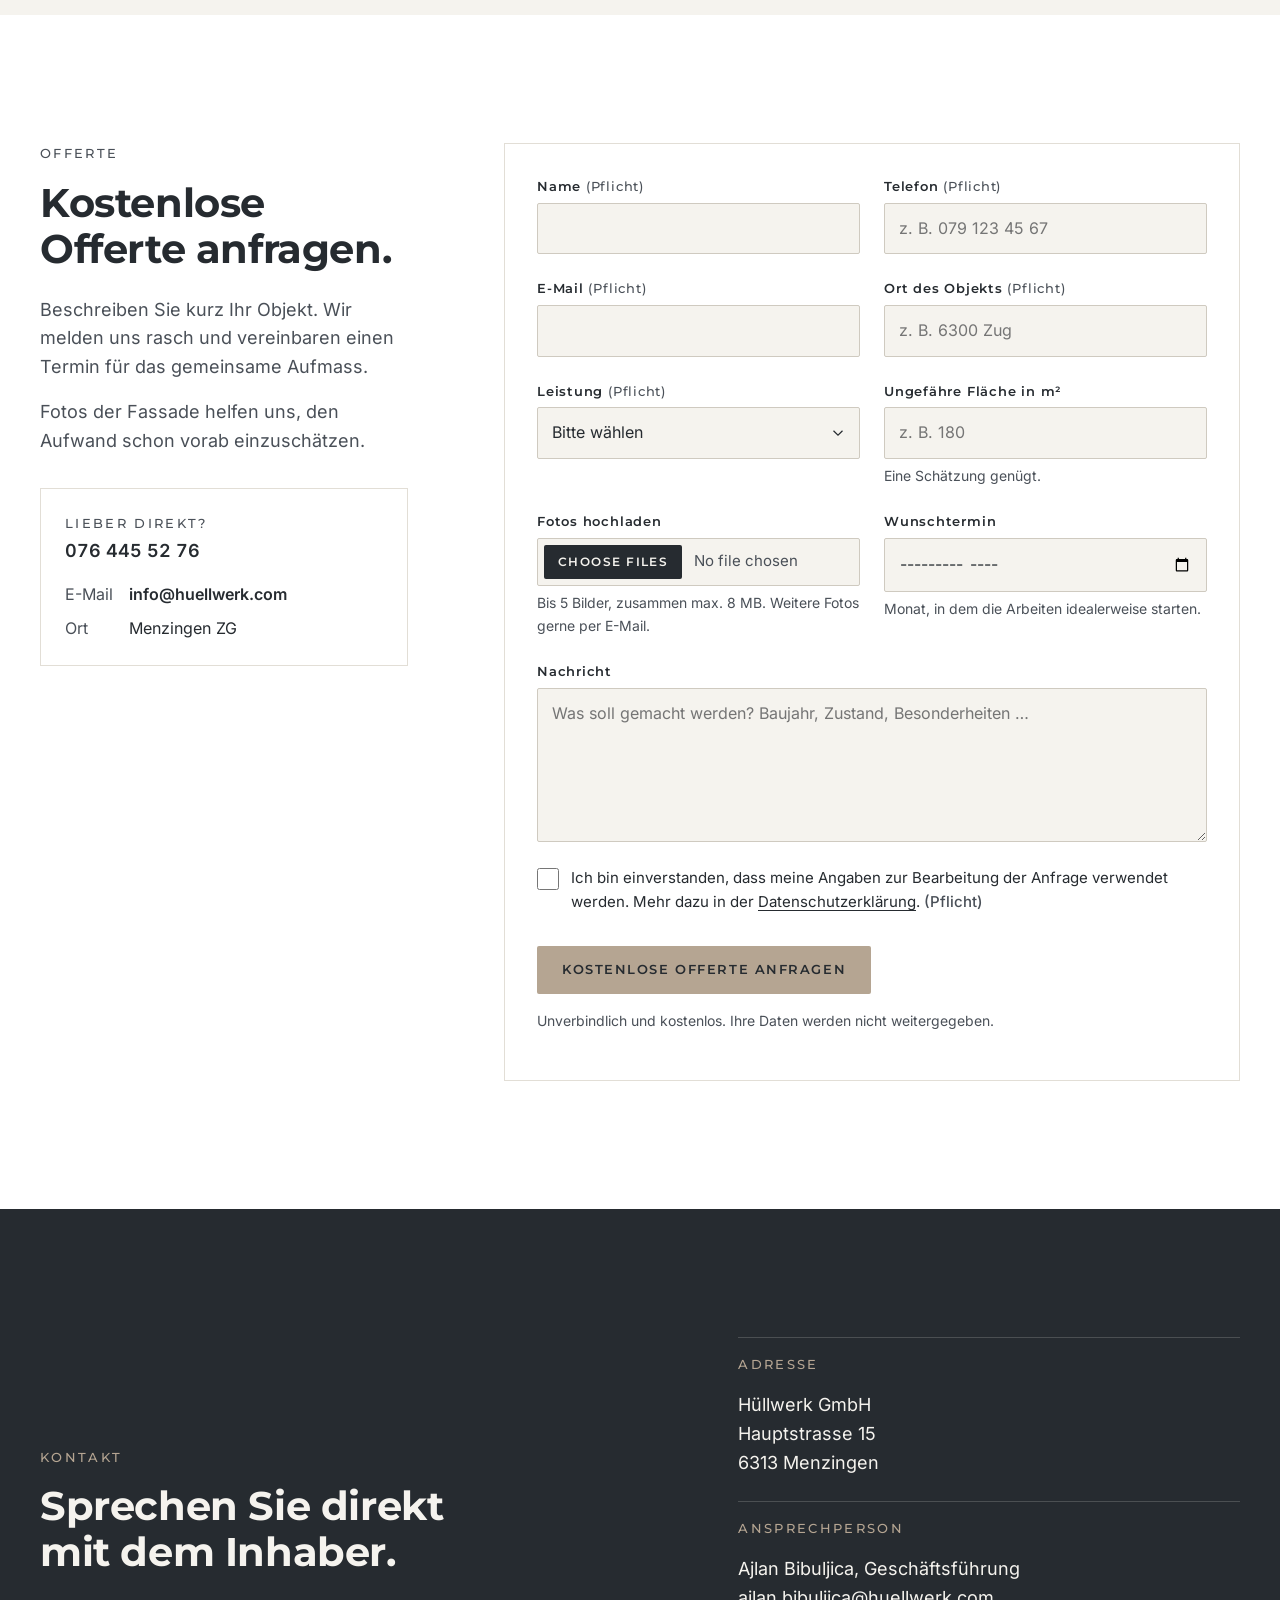
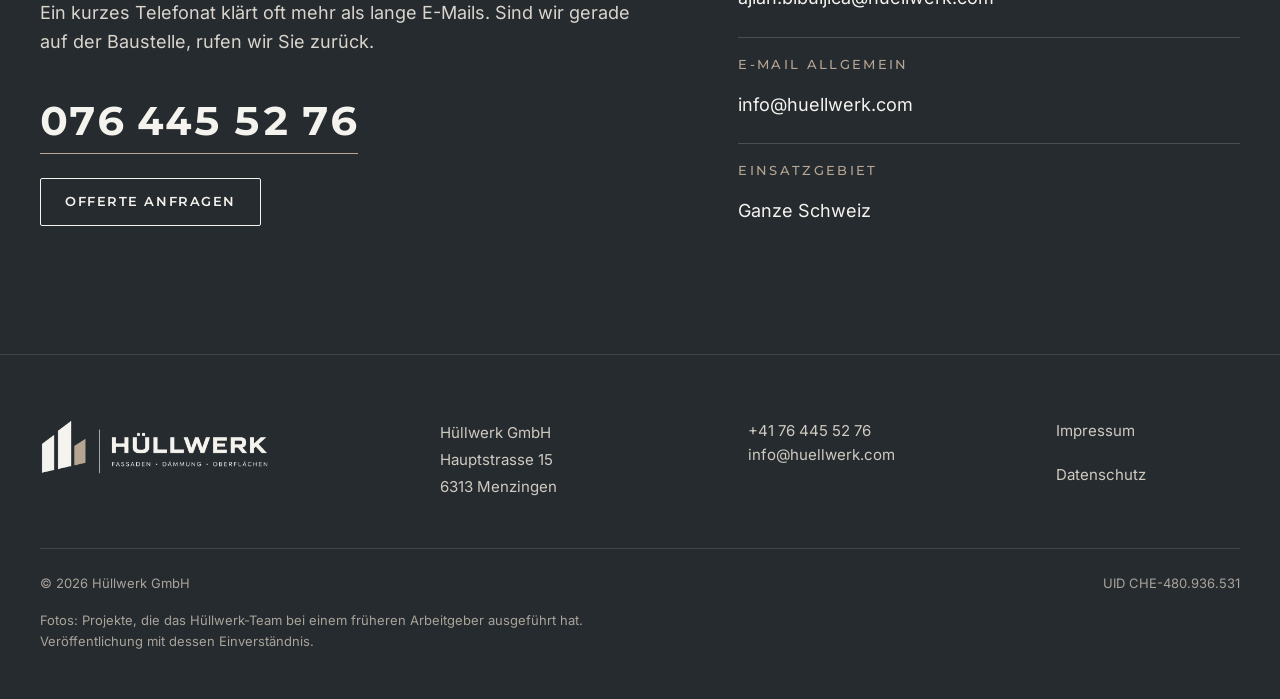
==== commit 6feb449c: "Formular: Einwilligung als «Ja» übermitteln Co-Authored-By: Claude Opus 5.5 <noreply@anthropic.com> " ====
--- a/index.html
+++ b/index.html
@@ -401,7 +401,7 @@
               <textarea id="f-msg" name="nachricht" rows="5" placeholder="Was soll gemacht werden? Baujahr, Zustand, Besonderheiten …"></textarea>
             </div>
             <div class="field field--full check">
-              <input id="f-consent" name="einwilligung" type="checkbox" required aria-describedby="e-consent">
+              <input id="f-consent" name="einwilligung" type="checkbox" value="Ja" required aria-describedby="e-consent">
               <label for="f-consent">Ich bin einverstanden, dass meine Angaben zur Bearbeitung der Anfrage verwendet werden. Mehr dazu in der <a href="datenschutz.html">Datenschutzerklärung</a>. <span class="req">(Pflicht)</span></label>
             </div>
             <p class="field__error field--full" id="e-consent" aria-live="polite" style="margin-top:-16px"></p>
